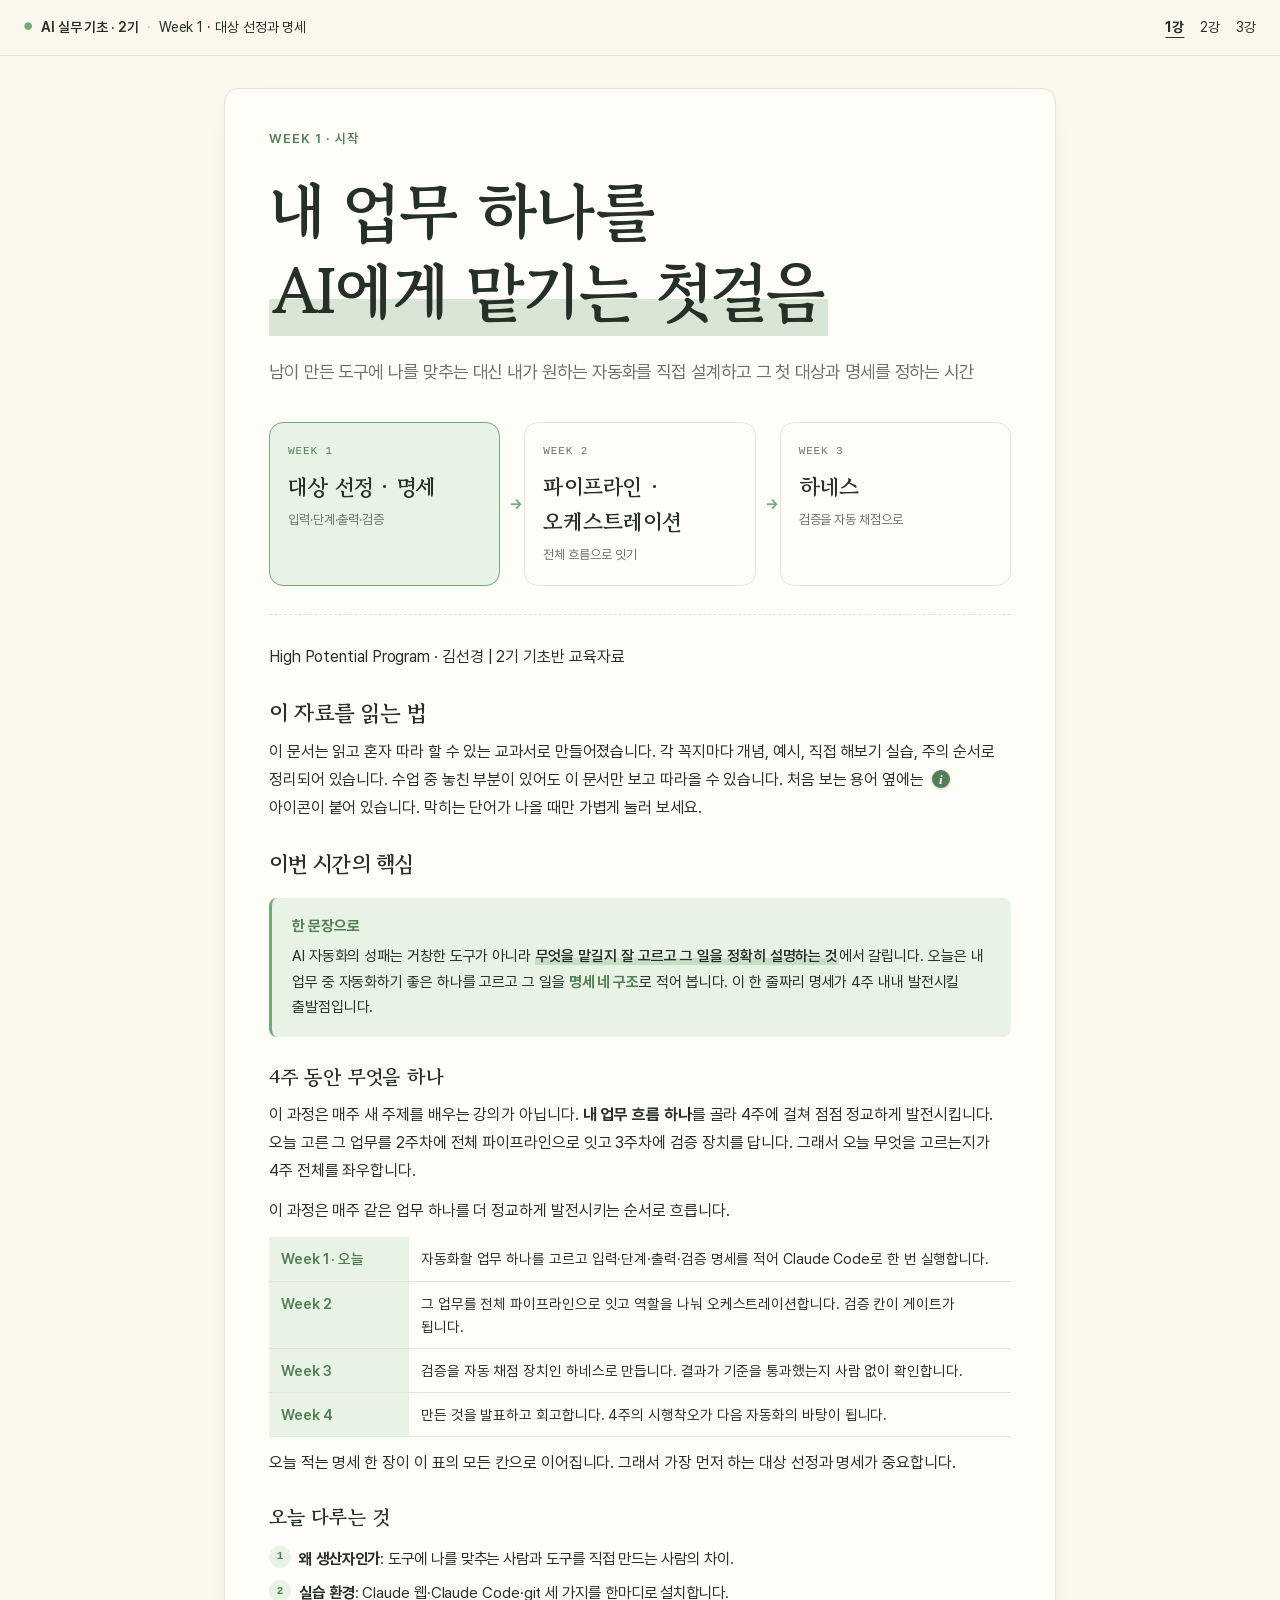
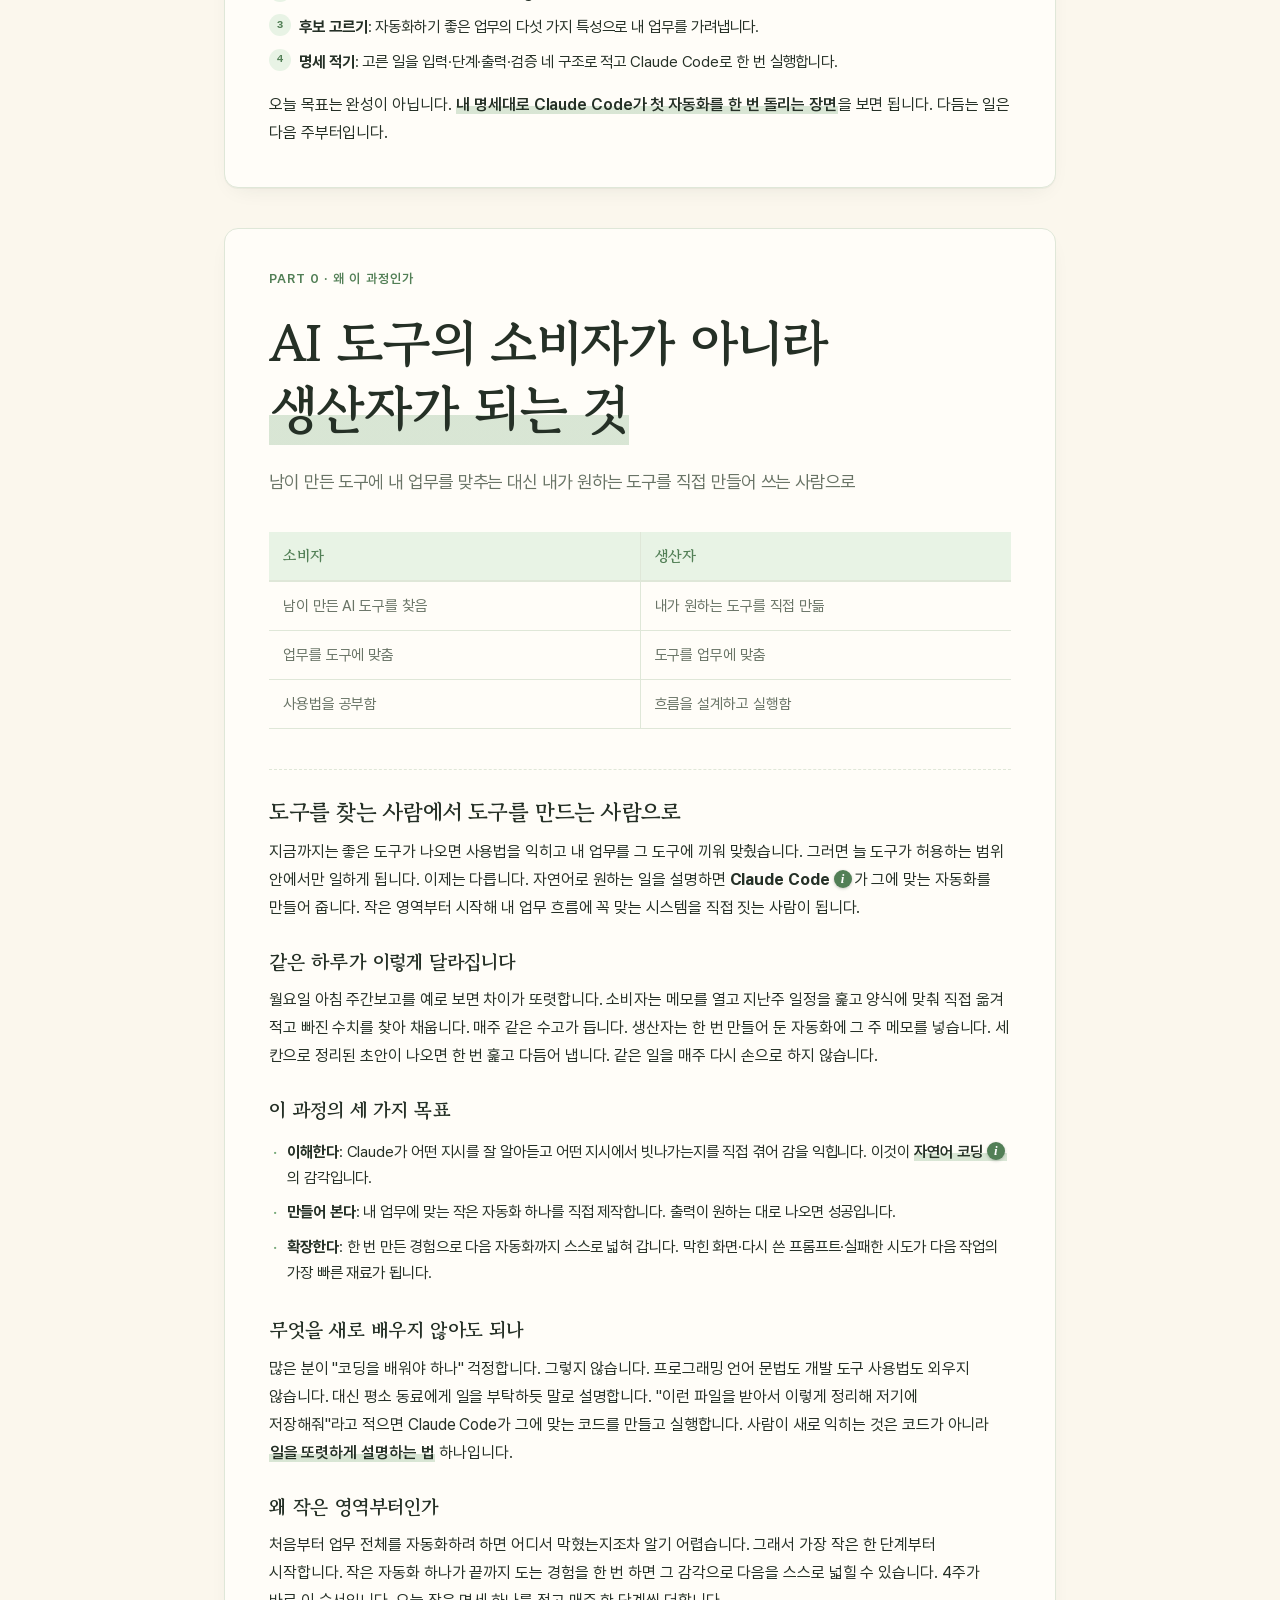
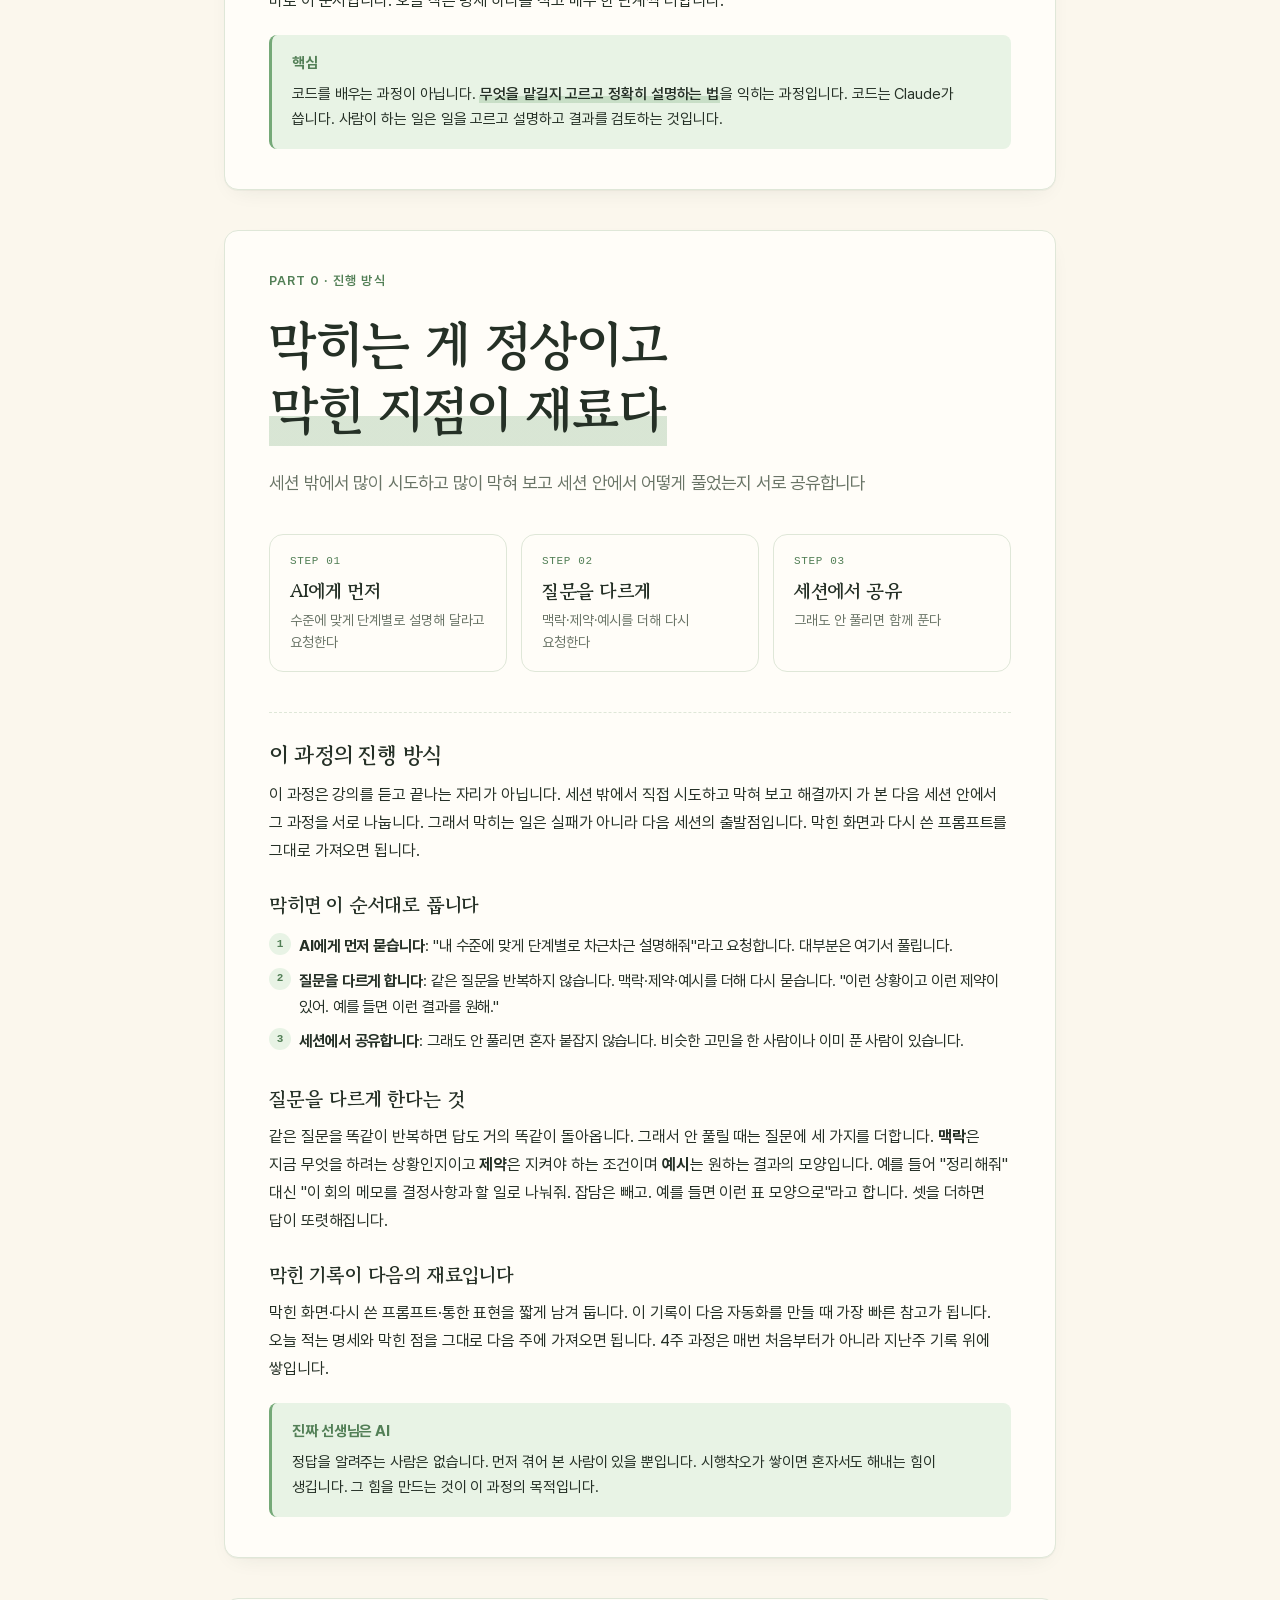
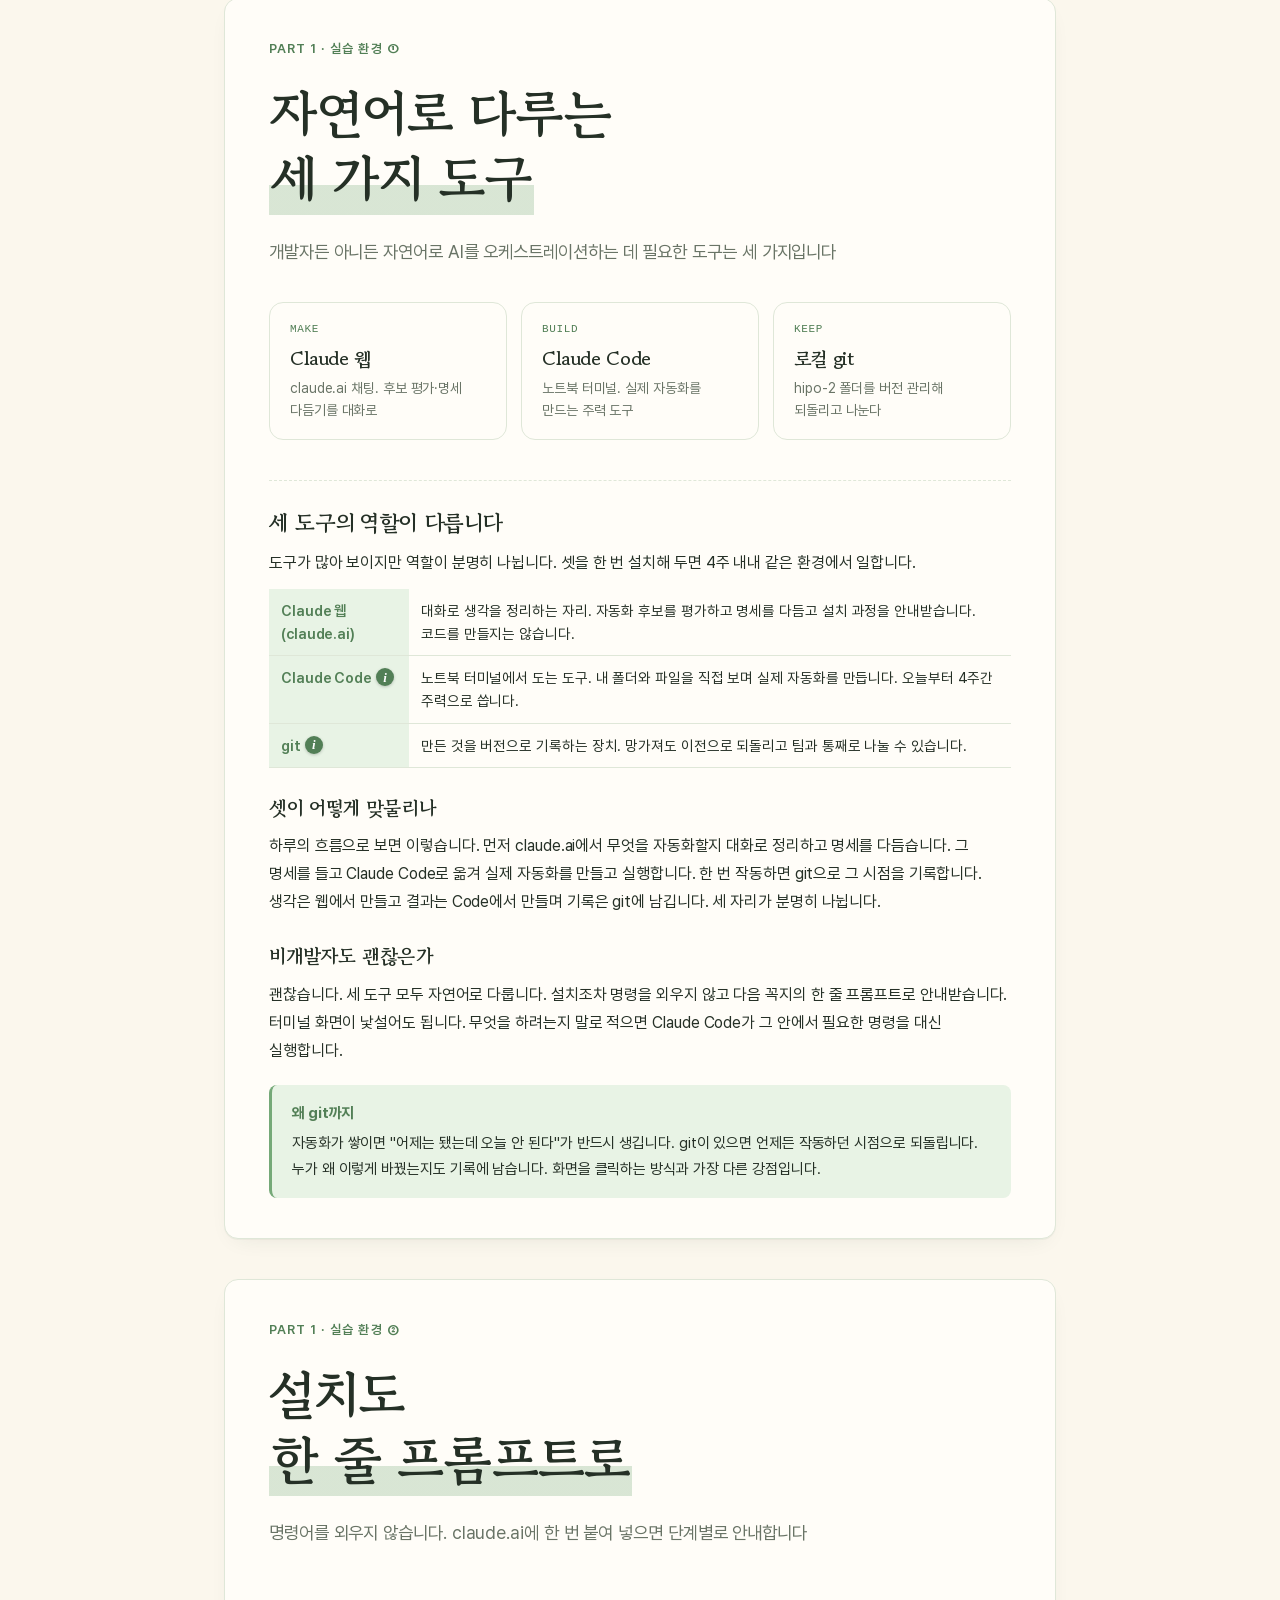
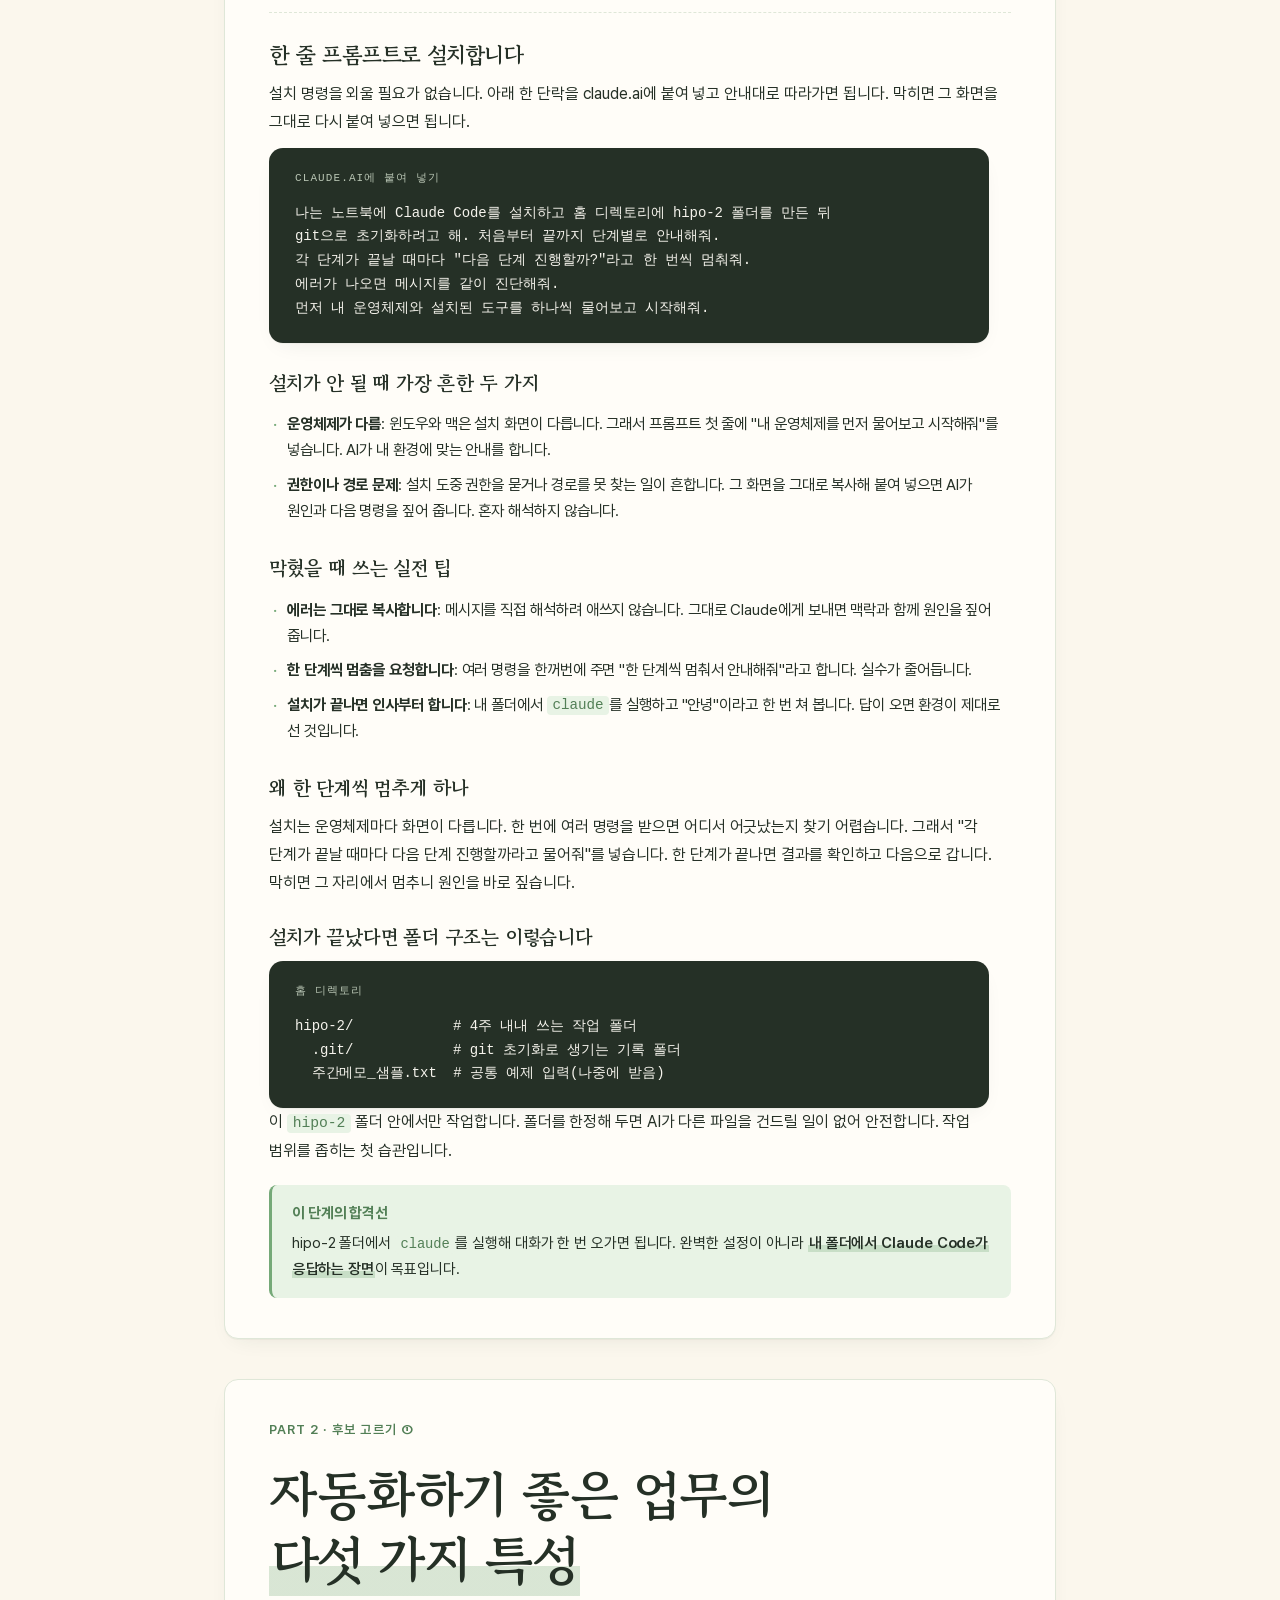
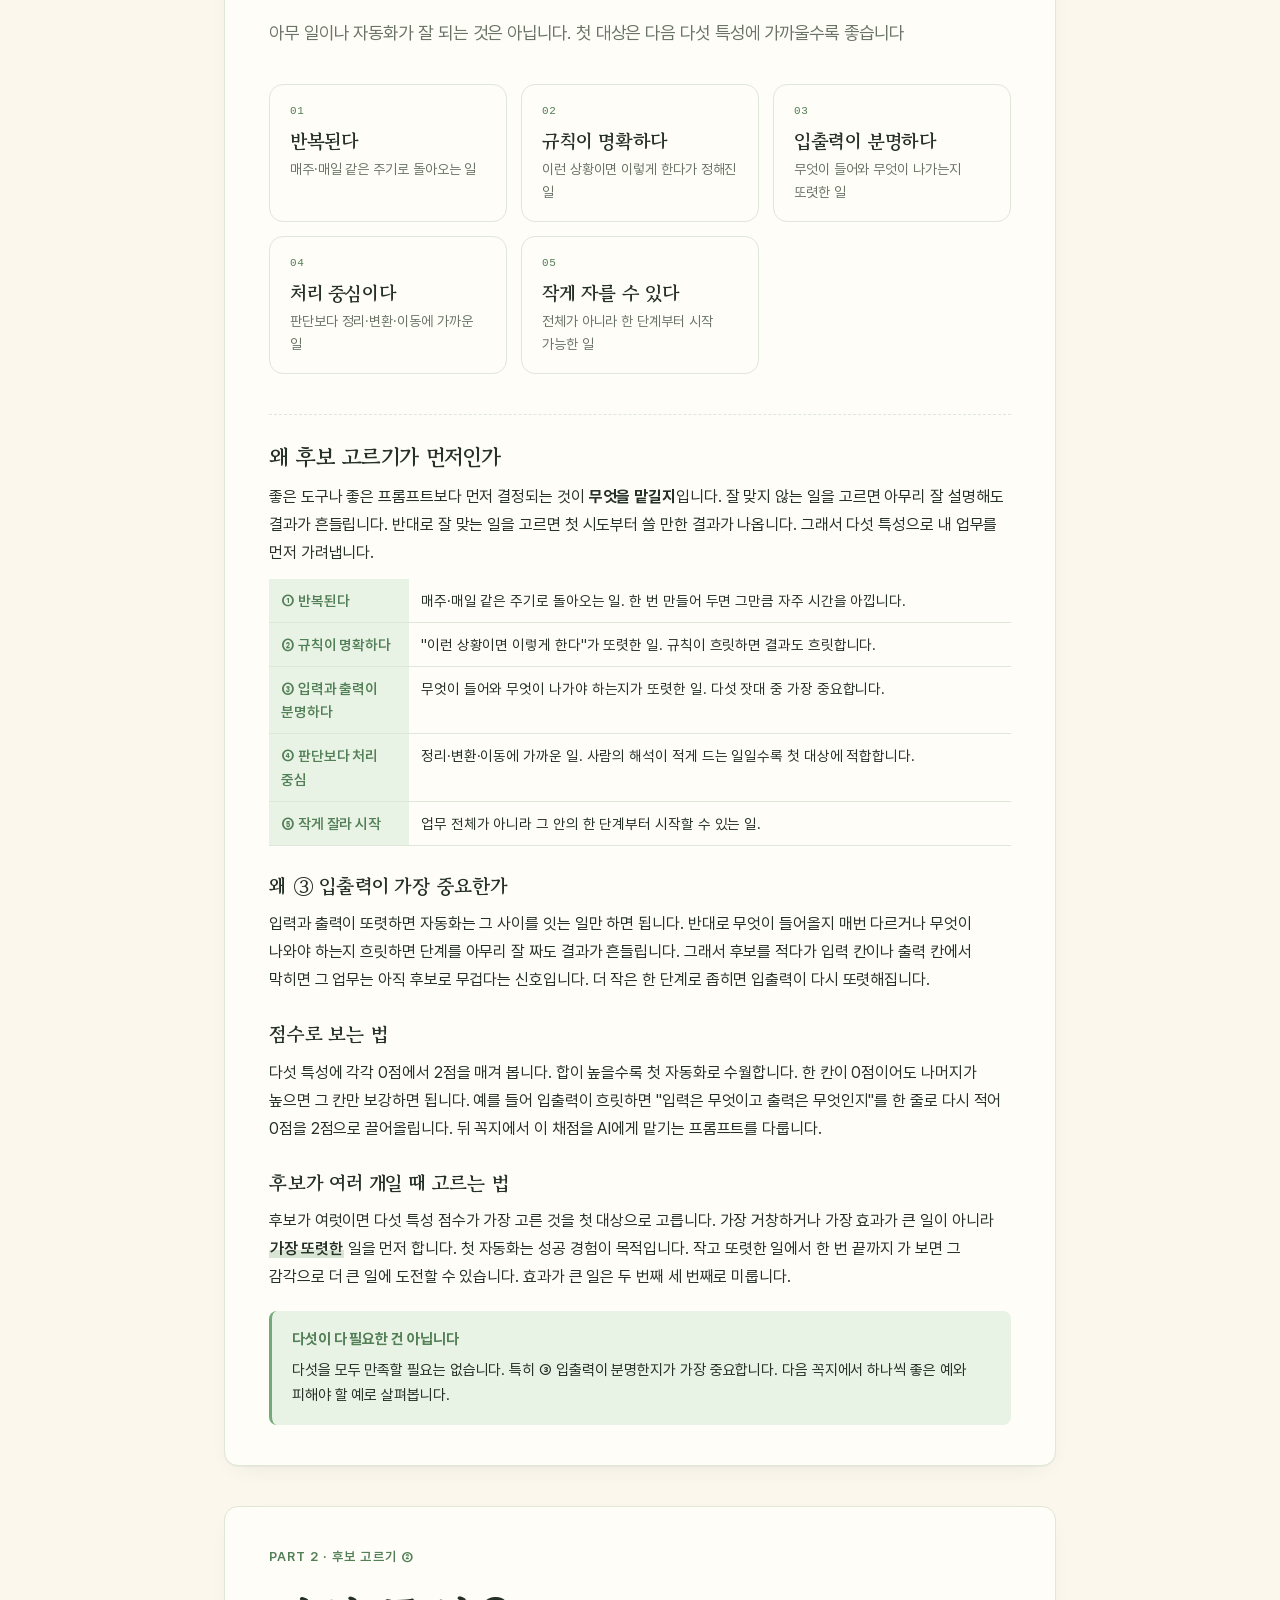
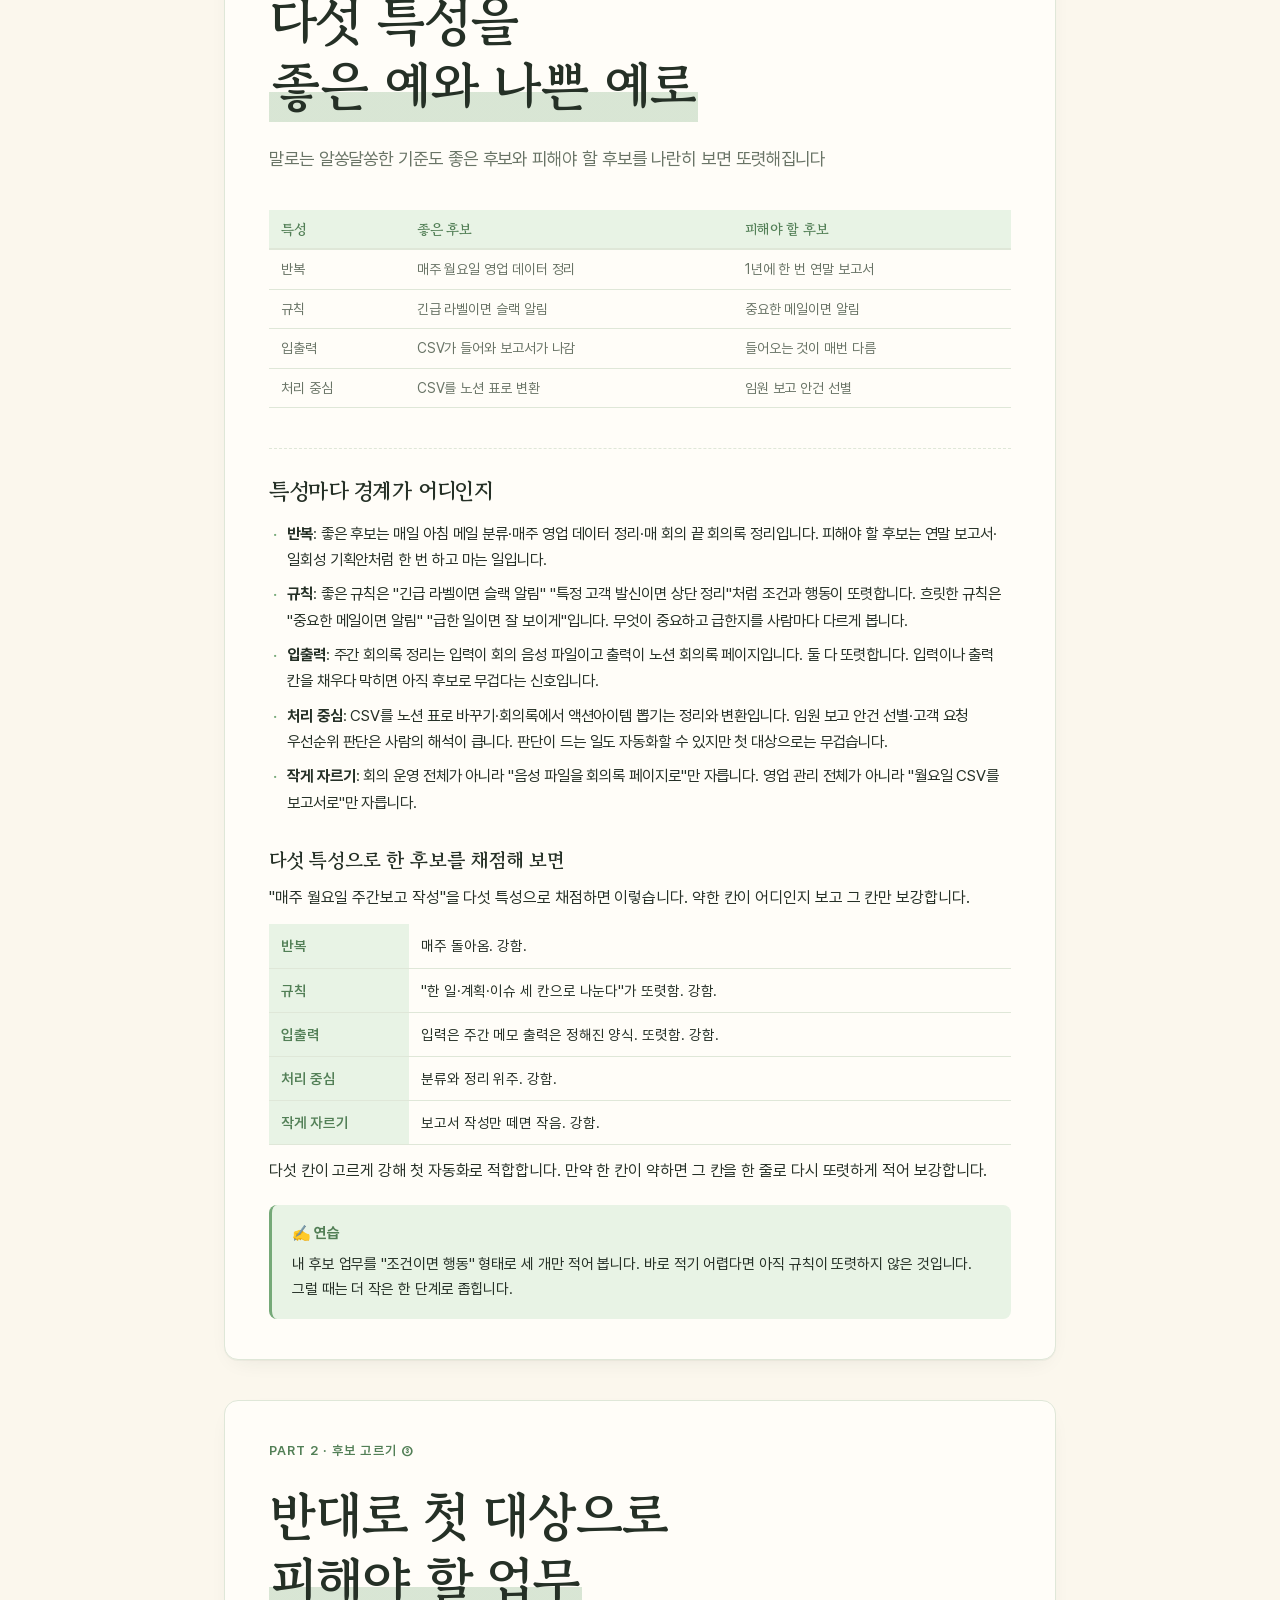
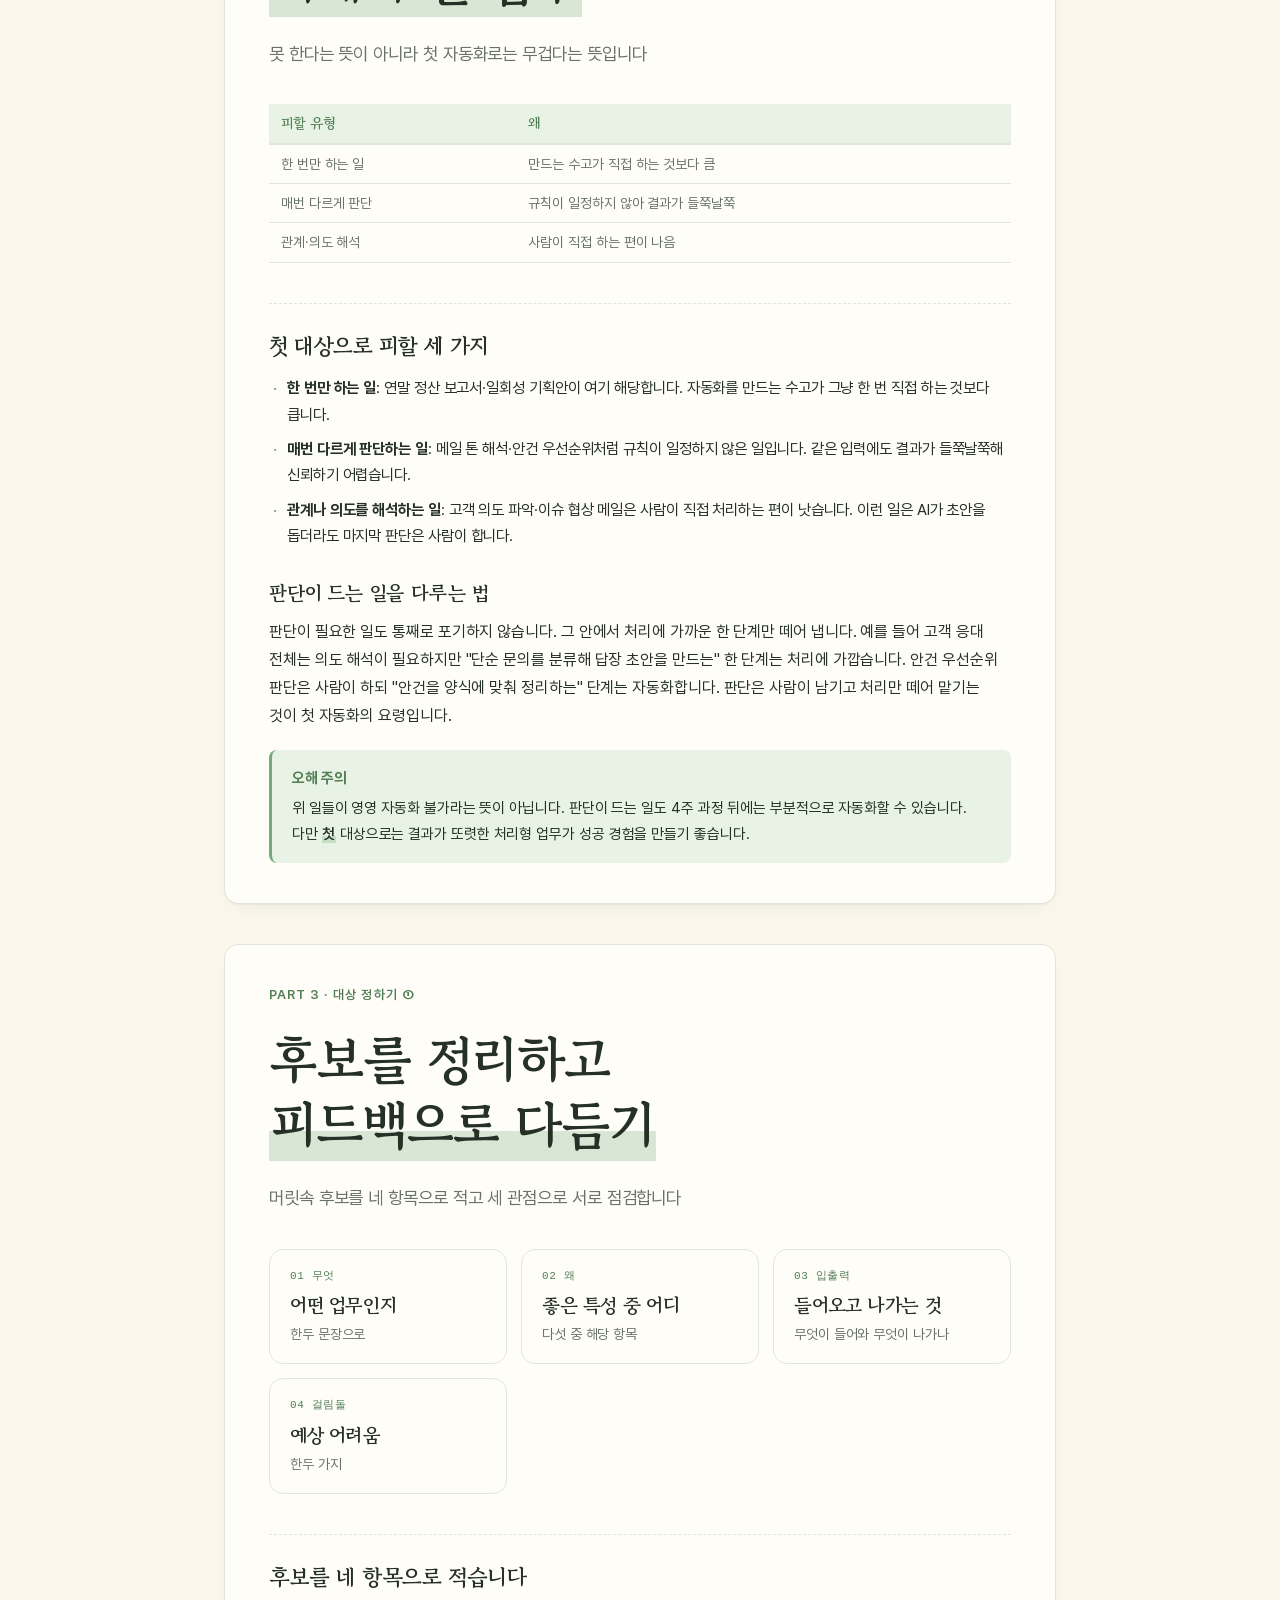
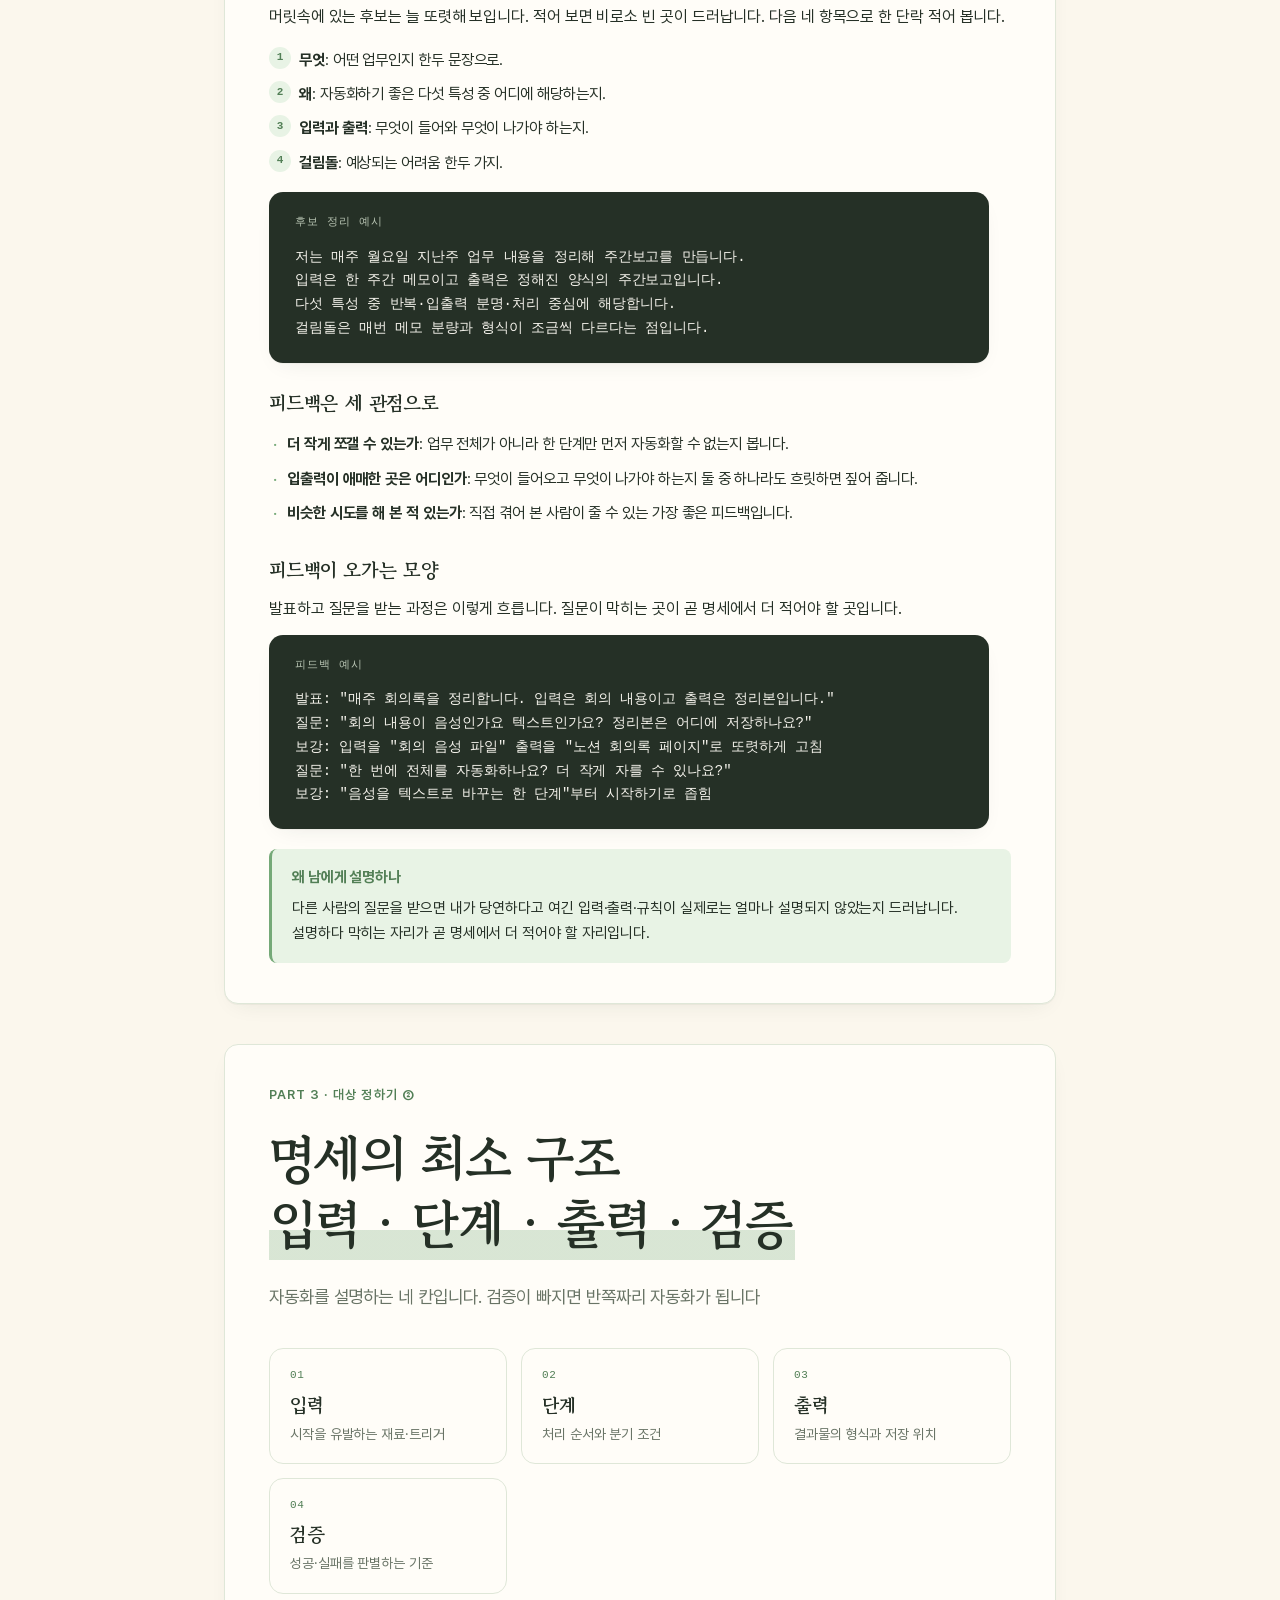
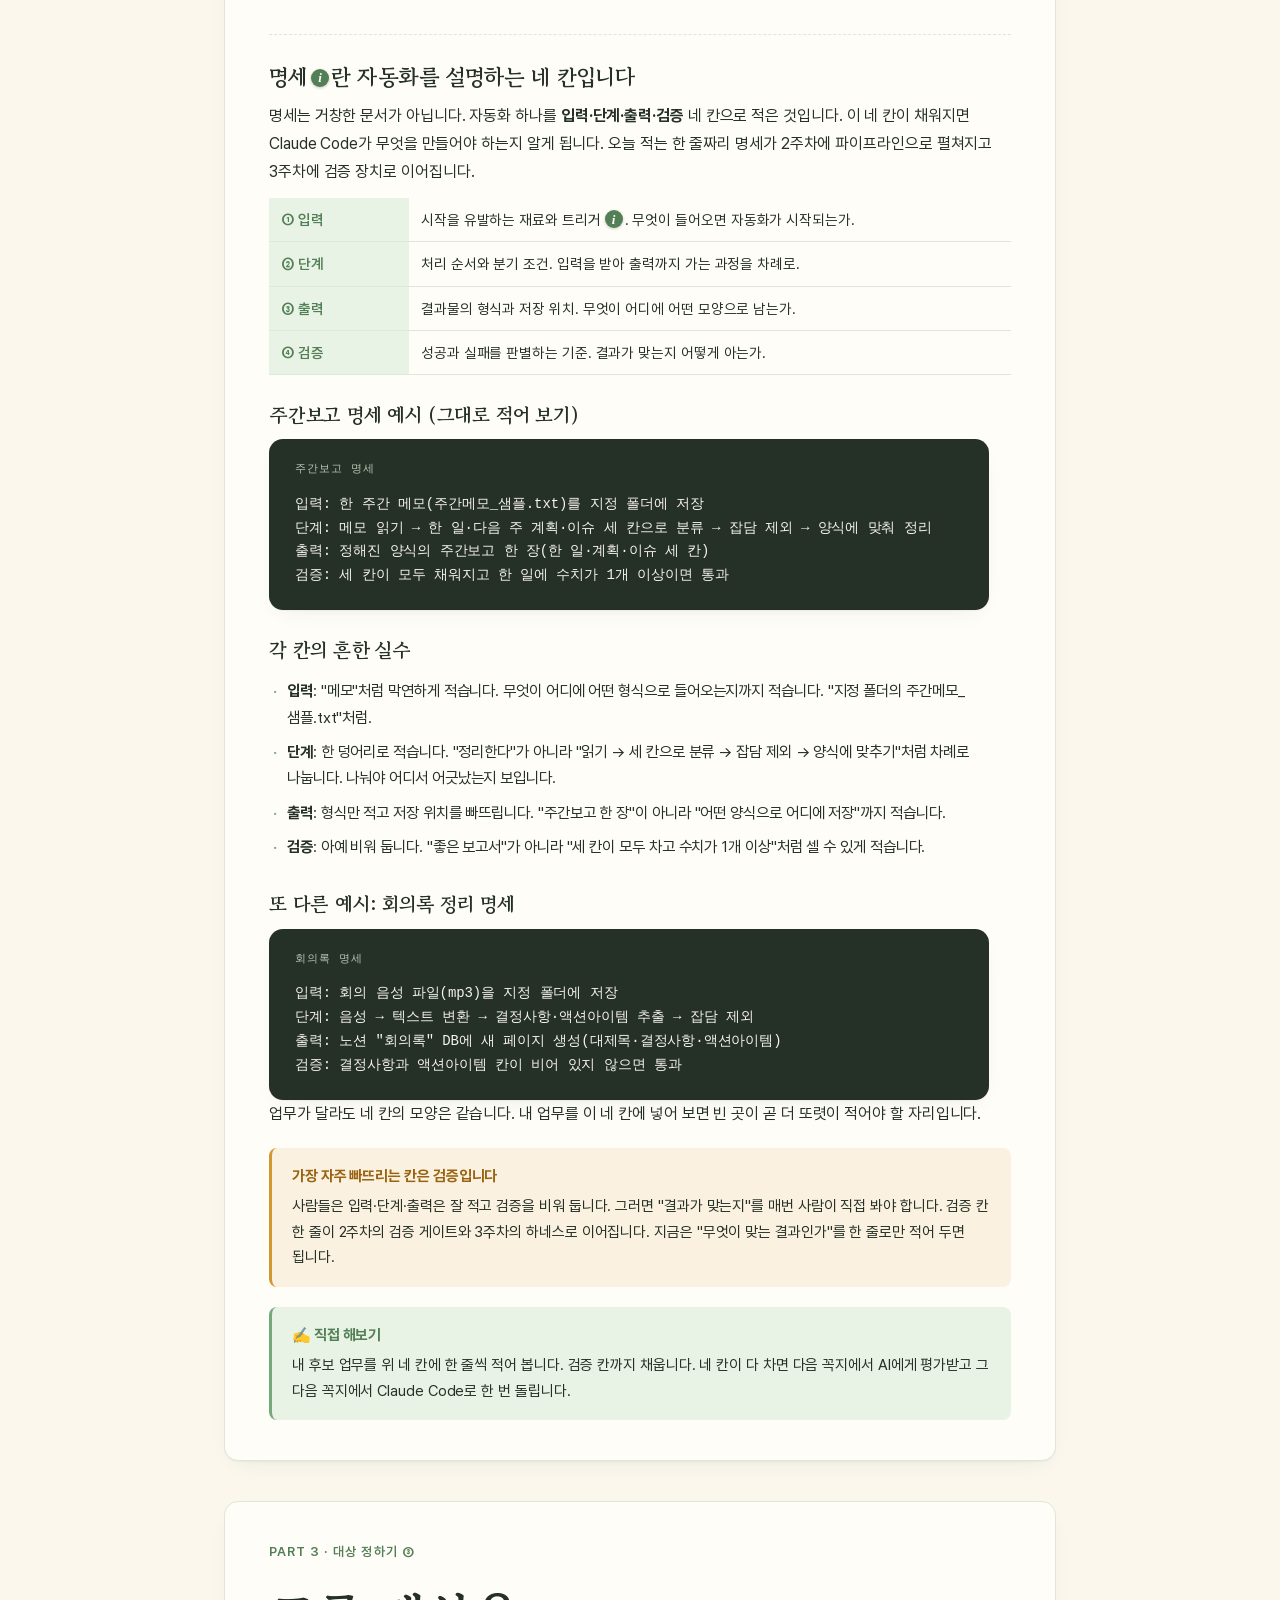
==== index.html @ 5d933782 "2기 기초반 읽기 전용 교육자료 공개" ====
<!DOCTYPE html><html lang="ko"><head>
  <meta charset="UTF-8">
  <meta name="viewport" content="width=device-width, initial-scale=1.0">
  <title>내 업무 하나를 AI에게 맡기는 첫걸음 | High Potential Program</title>
  <style>
  /* ===== 임베드 폰트(완전 오프라인) — 문서 사용 글자만 subset ===== */
  @font-face{font-family:'Pretendard';font-style:normal;font-weight:400;font-display:swap;src:url([data-uri]) format('woff2');}
  @font-face{font-family:'Pretendard';font-style:normal;font-weight:500;font-display:swap;src:url([data-uri]) format('woff2');}
  @font-face{font-family:'Pretendard';font-style:normal;font-weight:600;font-display:swap;src:url([data-uri]) format('woff2');}
  @font-face{font-family:'Pretendard';font-style:normal;font-weight:700;font-display:swap;src:url([data-uri]) format('woff2');}
  @font-face{font-family:'Pretendard';font-style:normal;font-weight:800;font-display:swap;src:url([data-uri]) format('woff2');}
  @font-face{font-family:'Pretendard';font-style:normal;font-weight:900;font-display:swap;src:url([data-uri]) format('woff2');}
  @font-face{font-family:'Gowun Batang';font-style:normal;font-weight:400;font-display:swap;src:url([data-uri]) format('woff2');}
  @font-face{font-family:'Gowun Batang';font-style:normal;font-weight:700;font-display:swap;src:url([data-uri]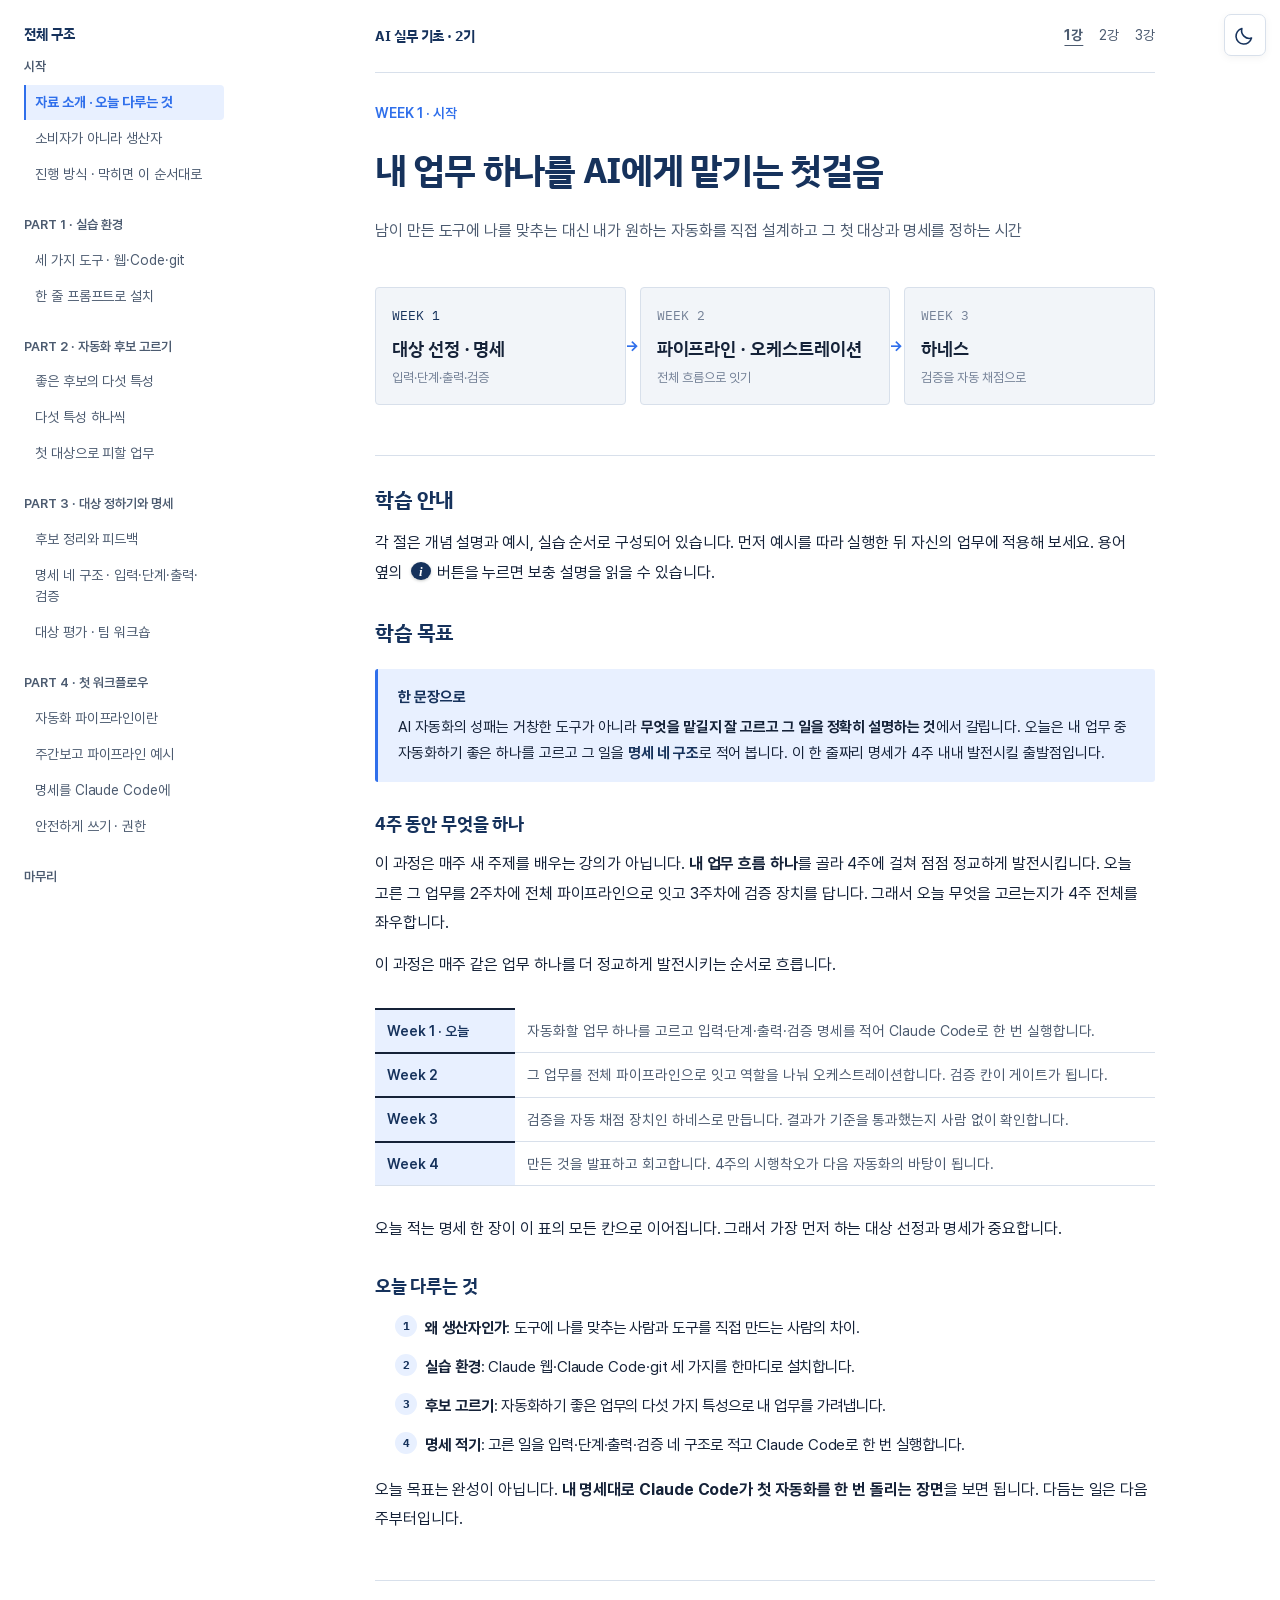
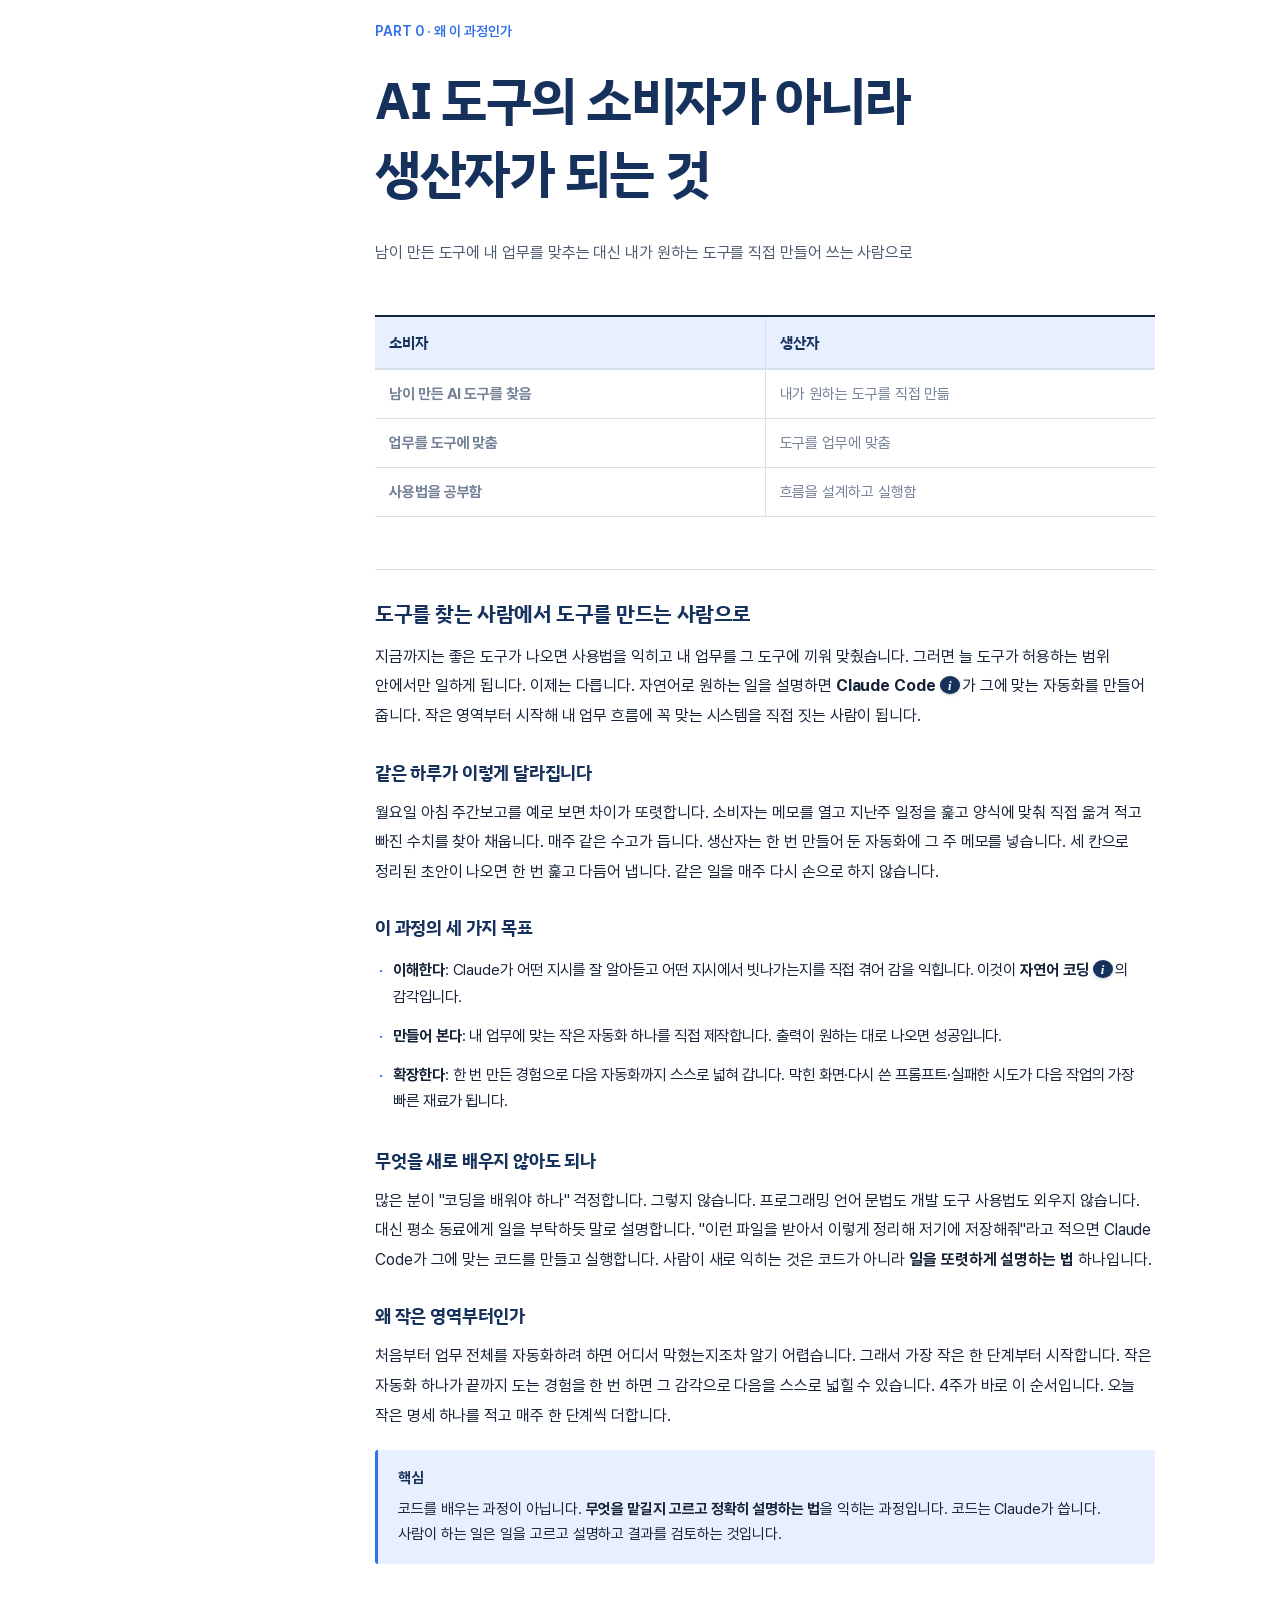
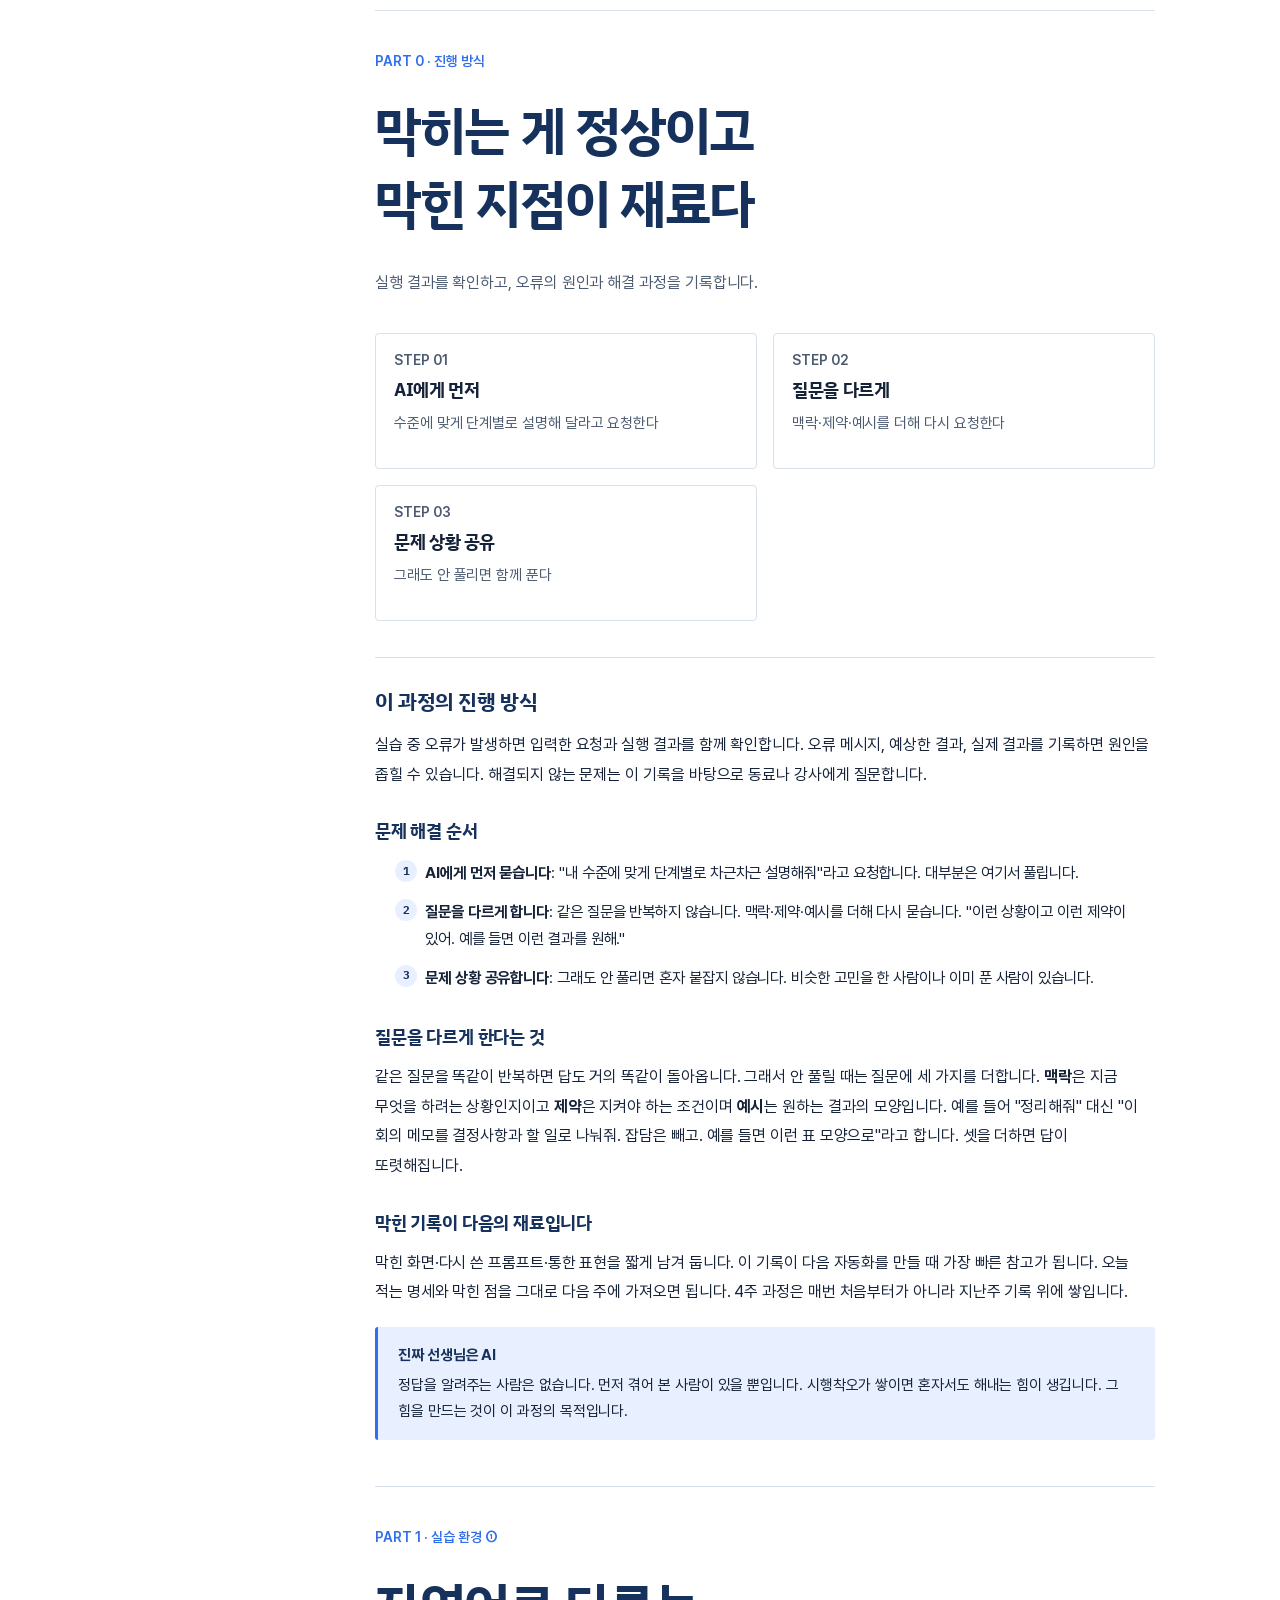
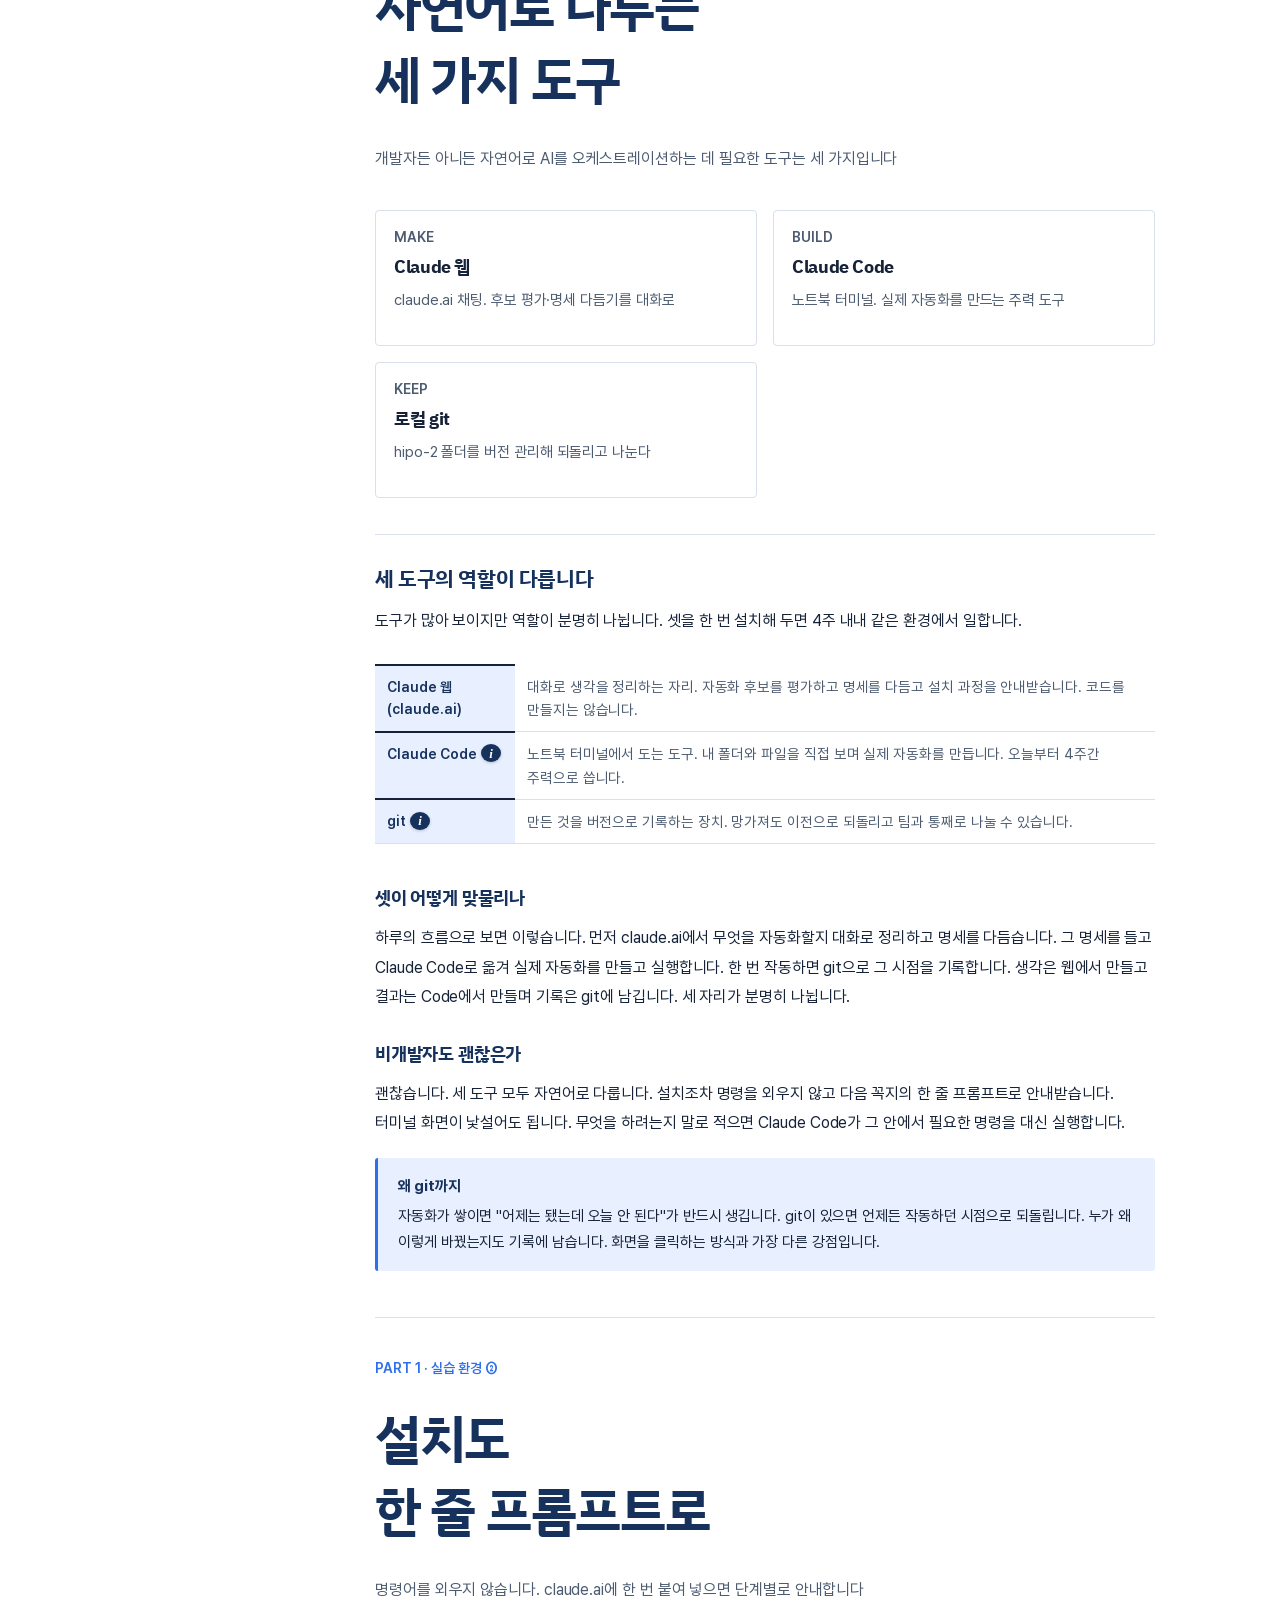
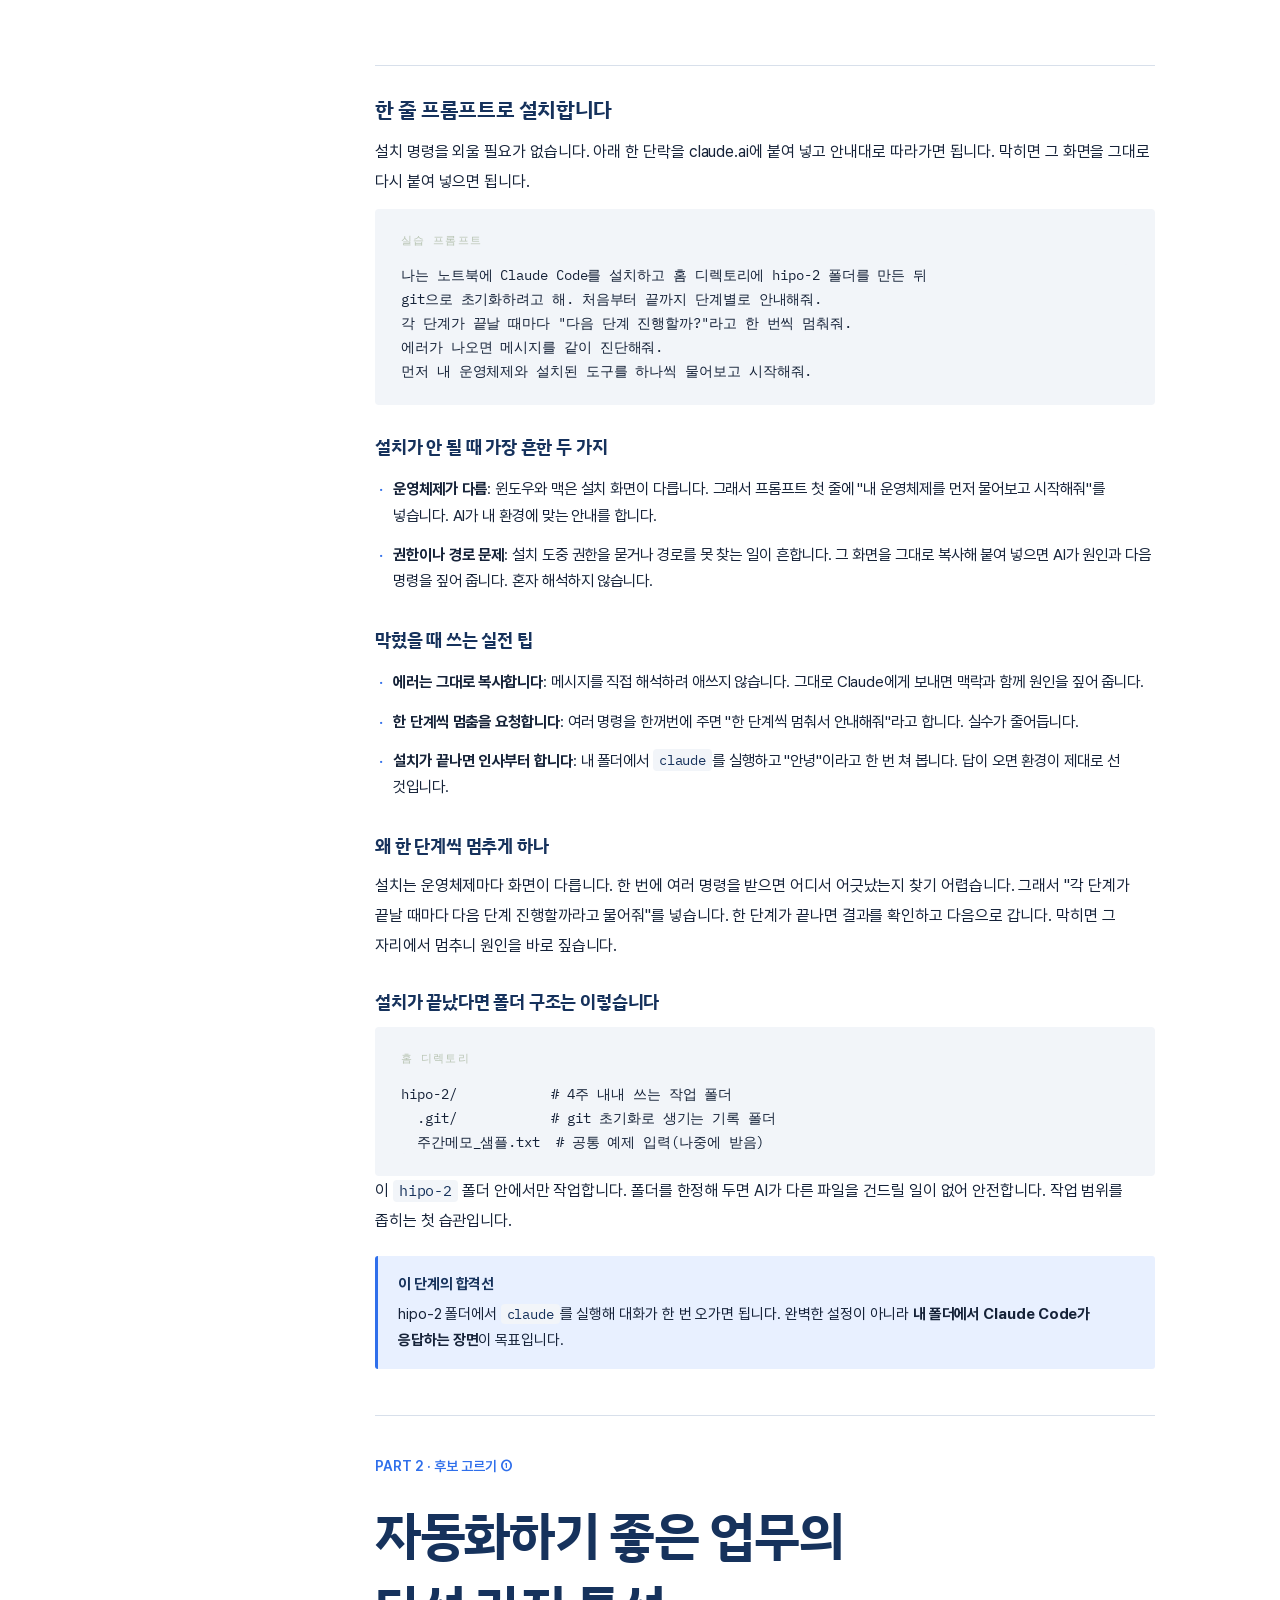
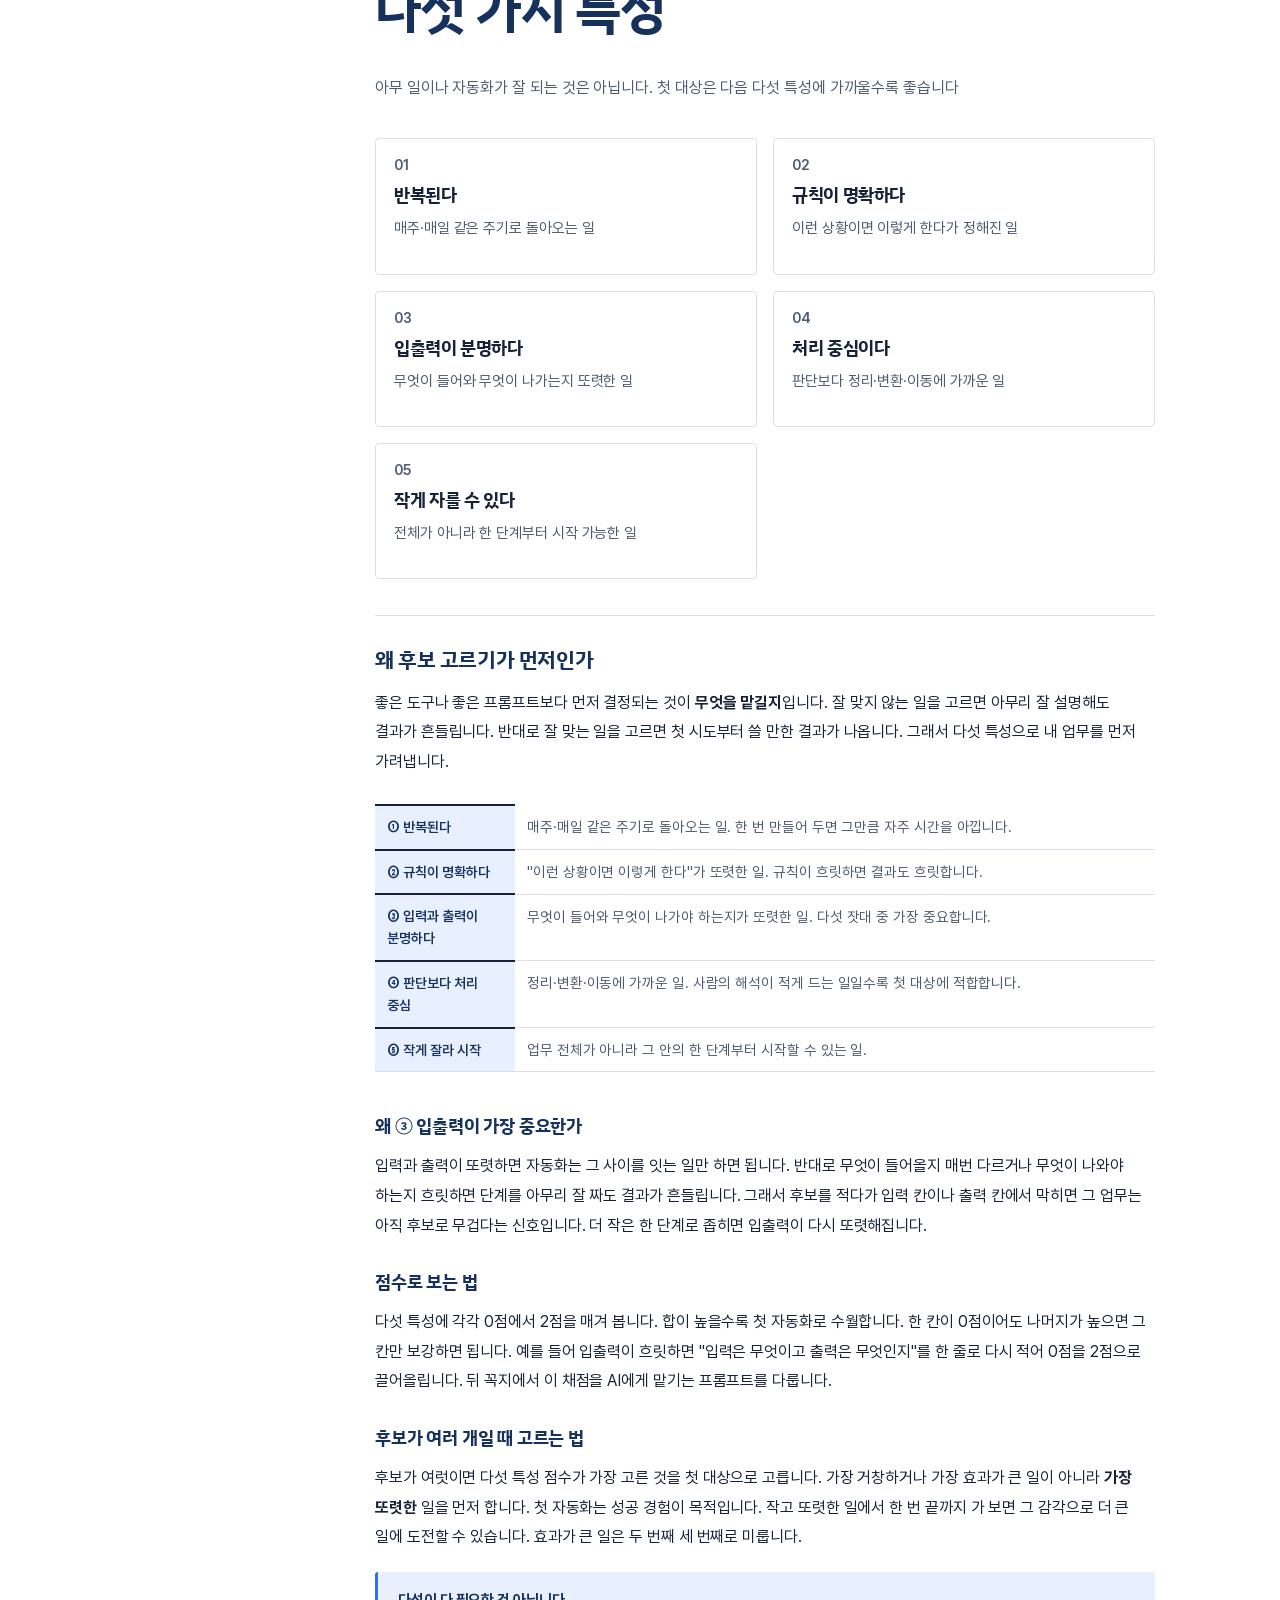
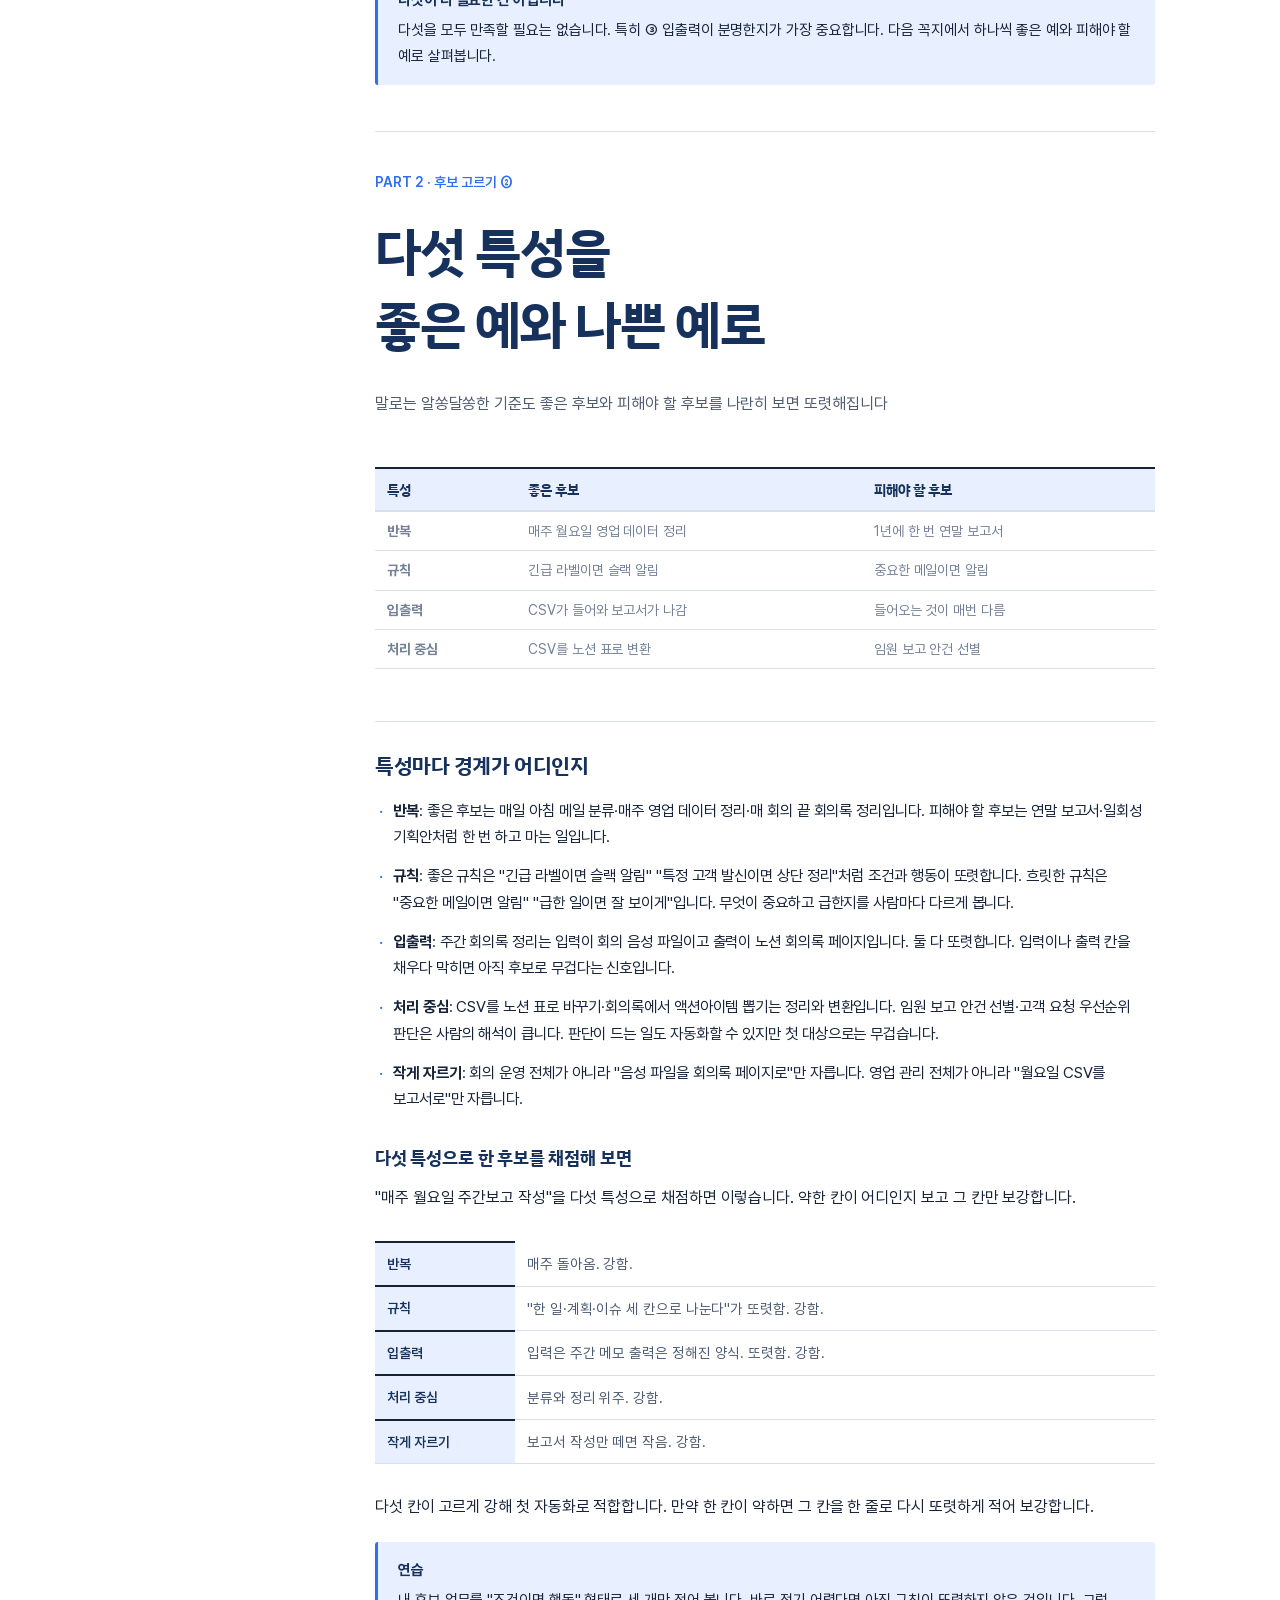
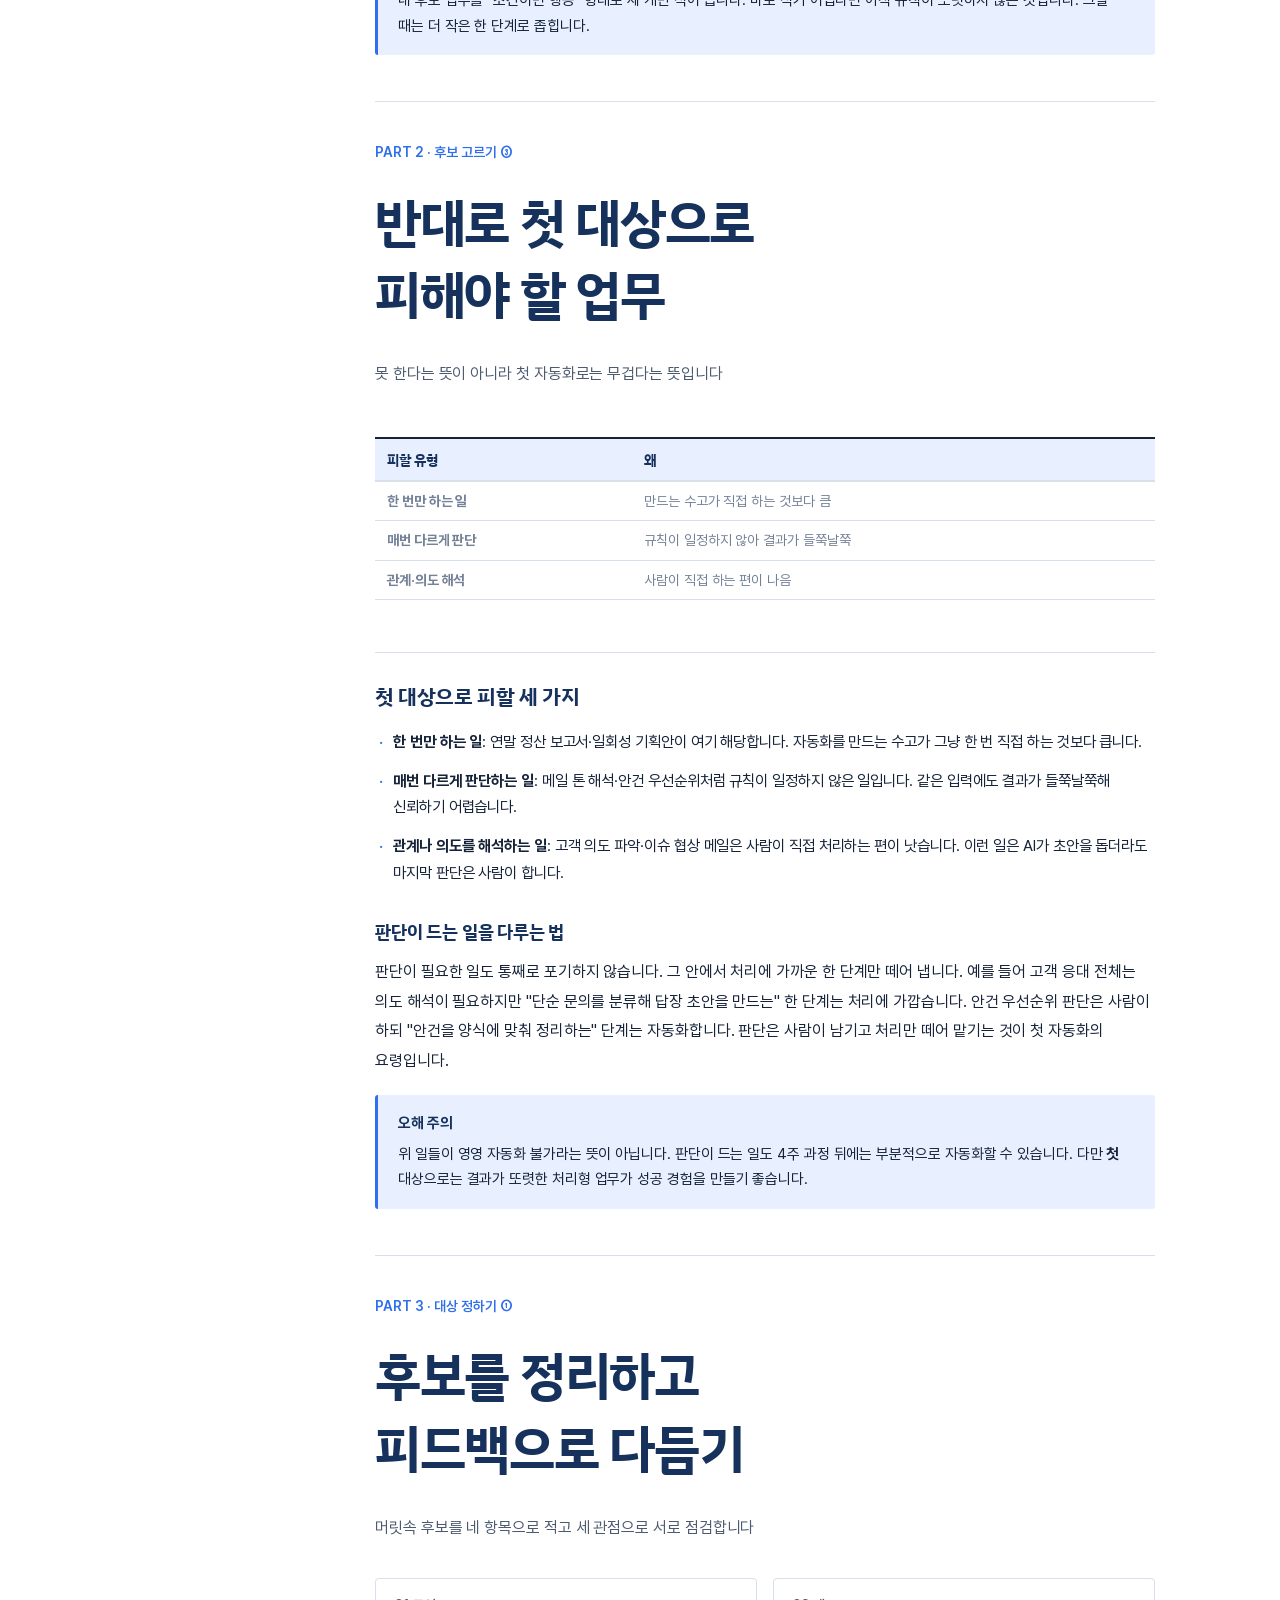
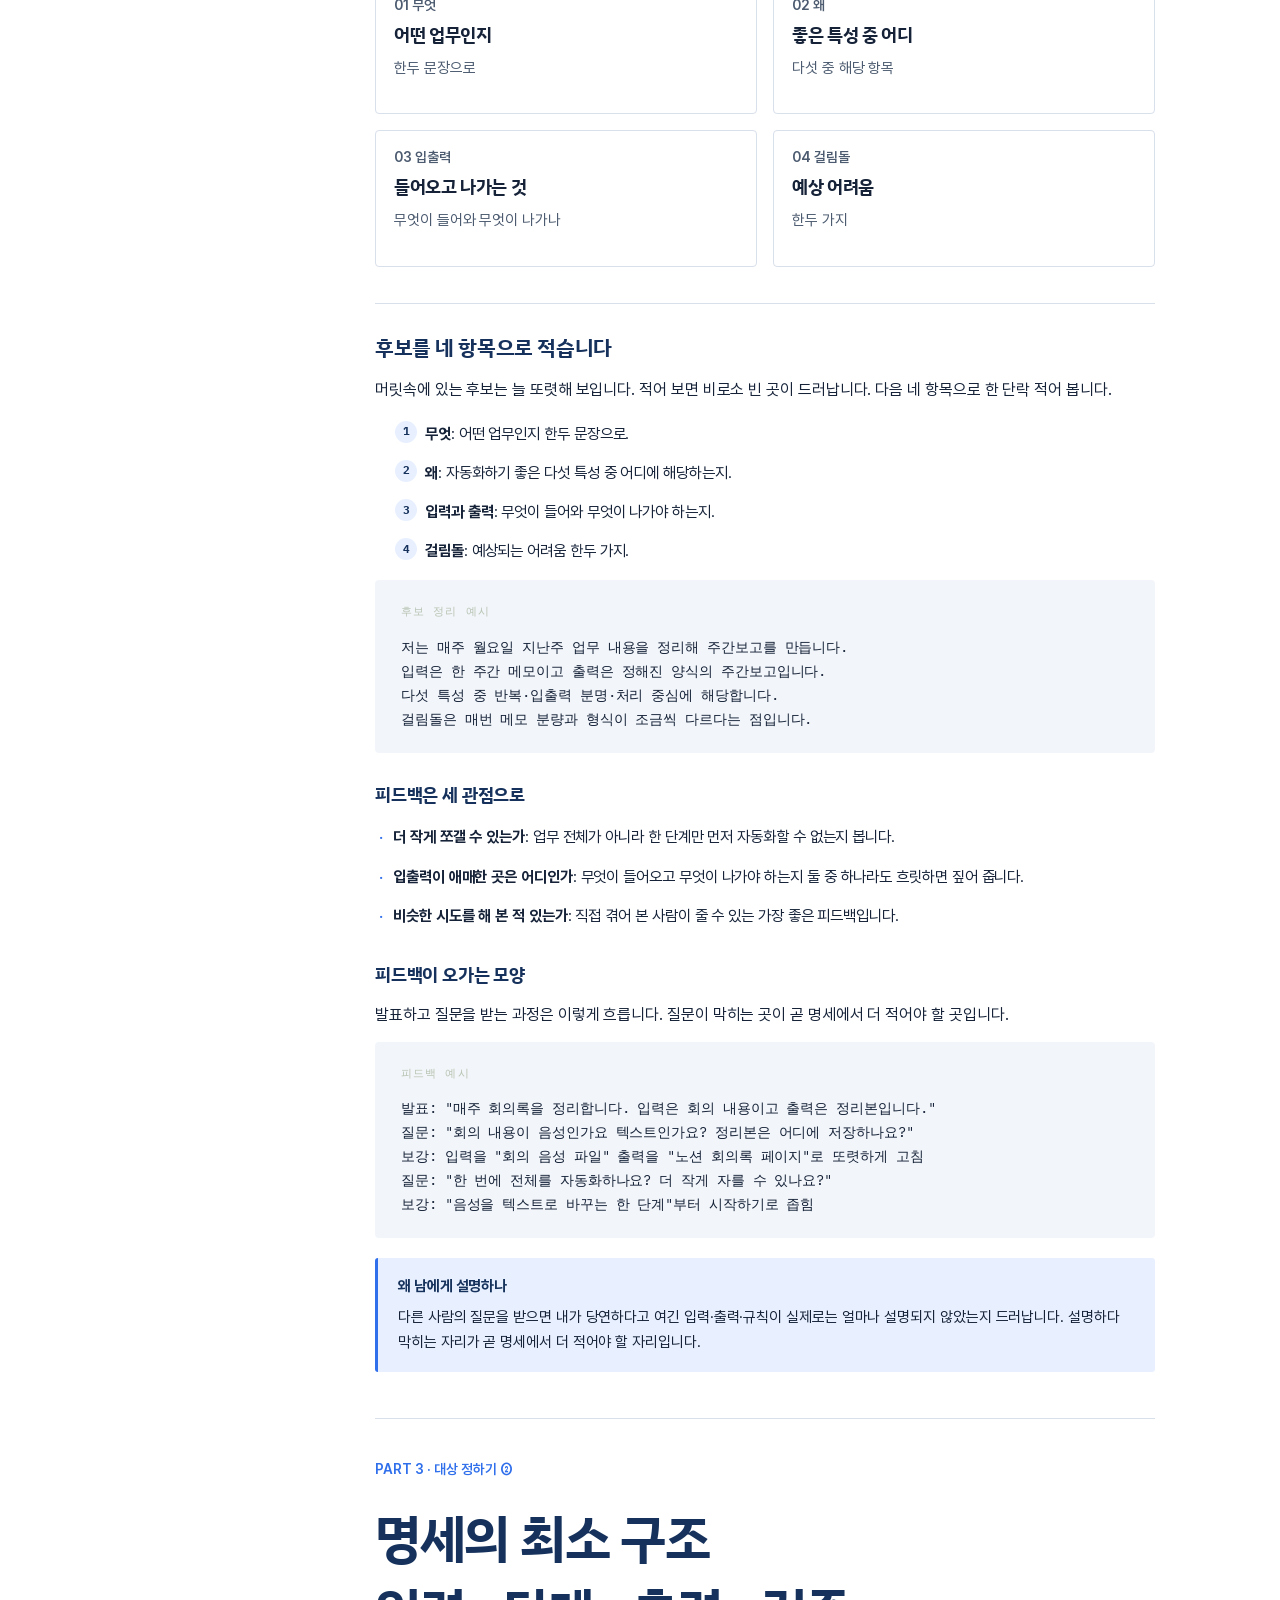
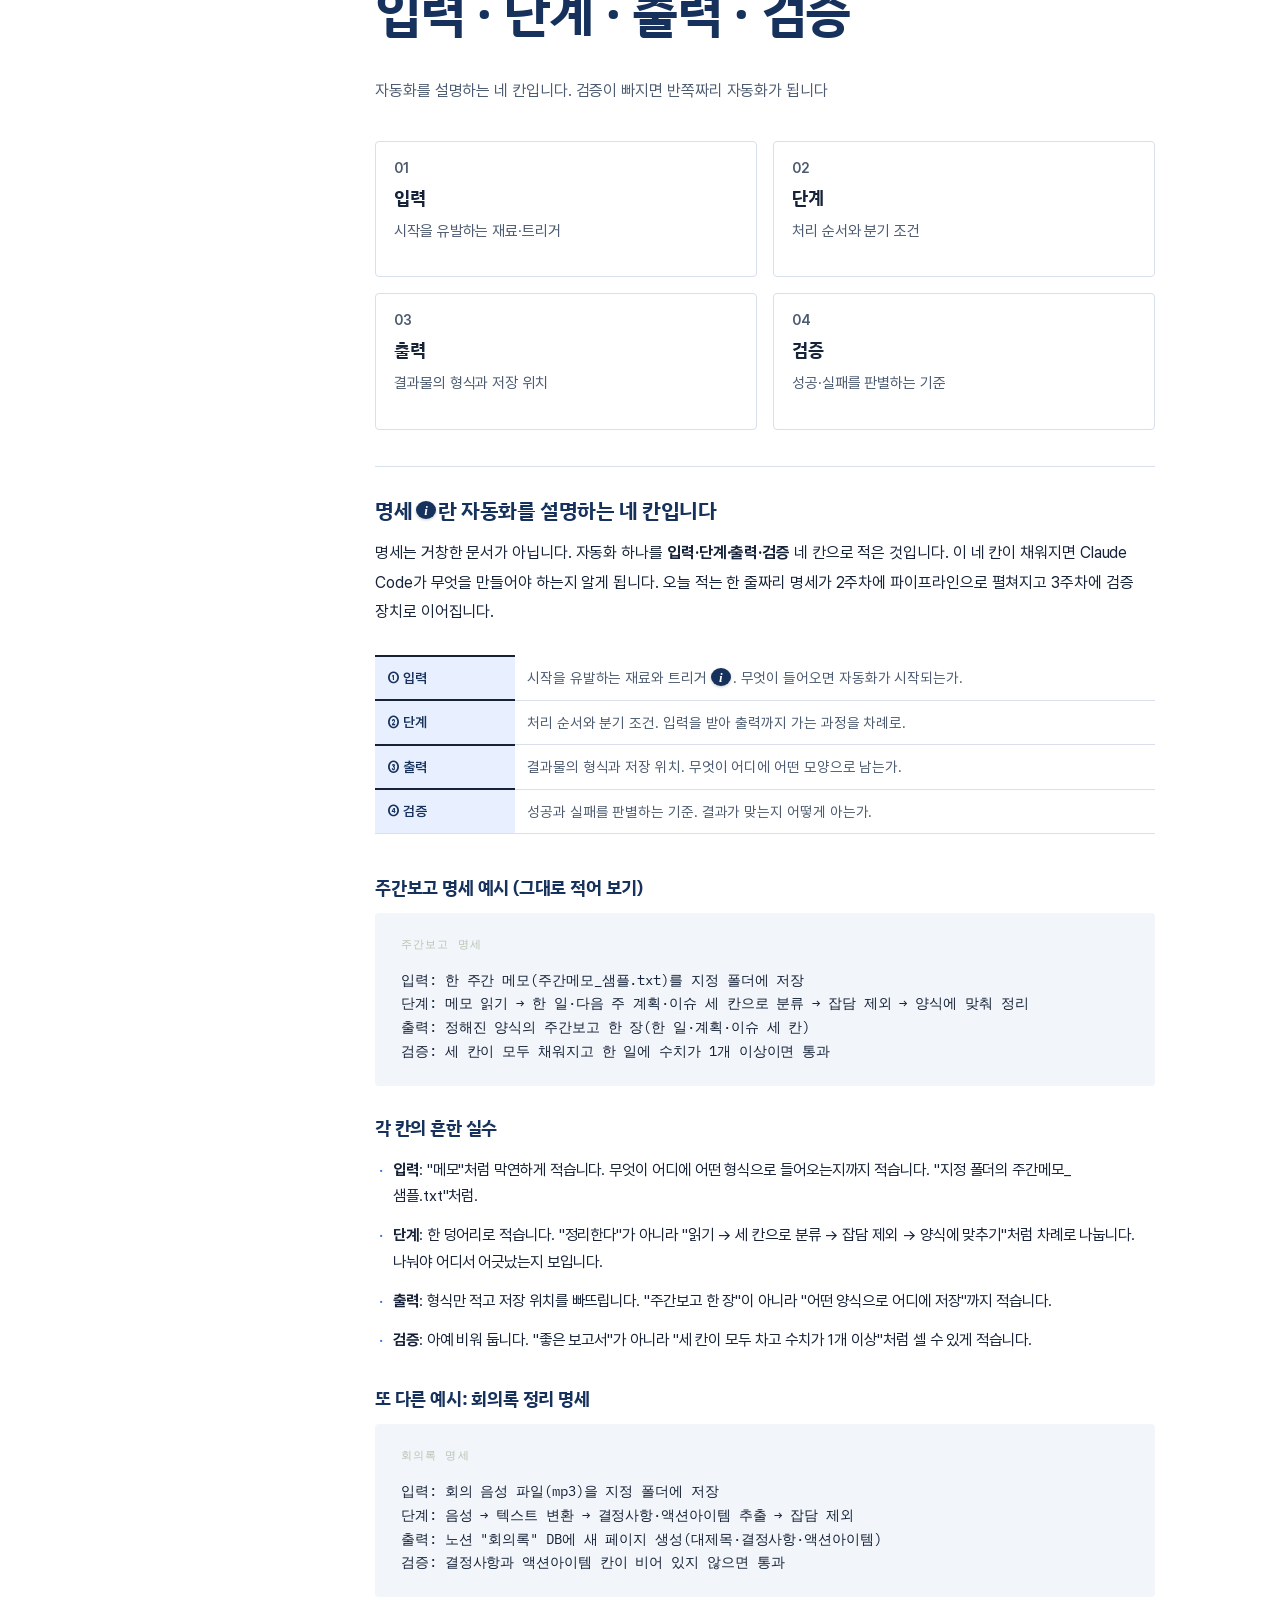
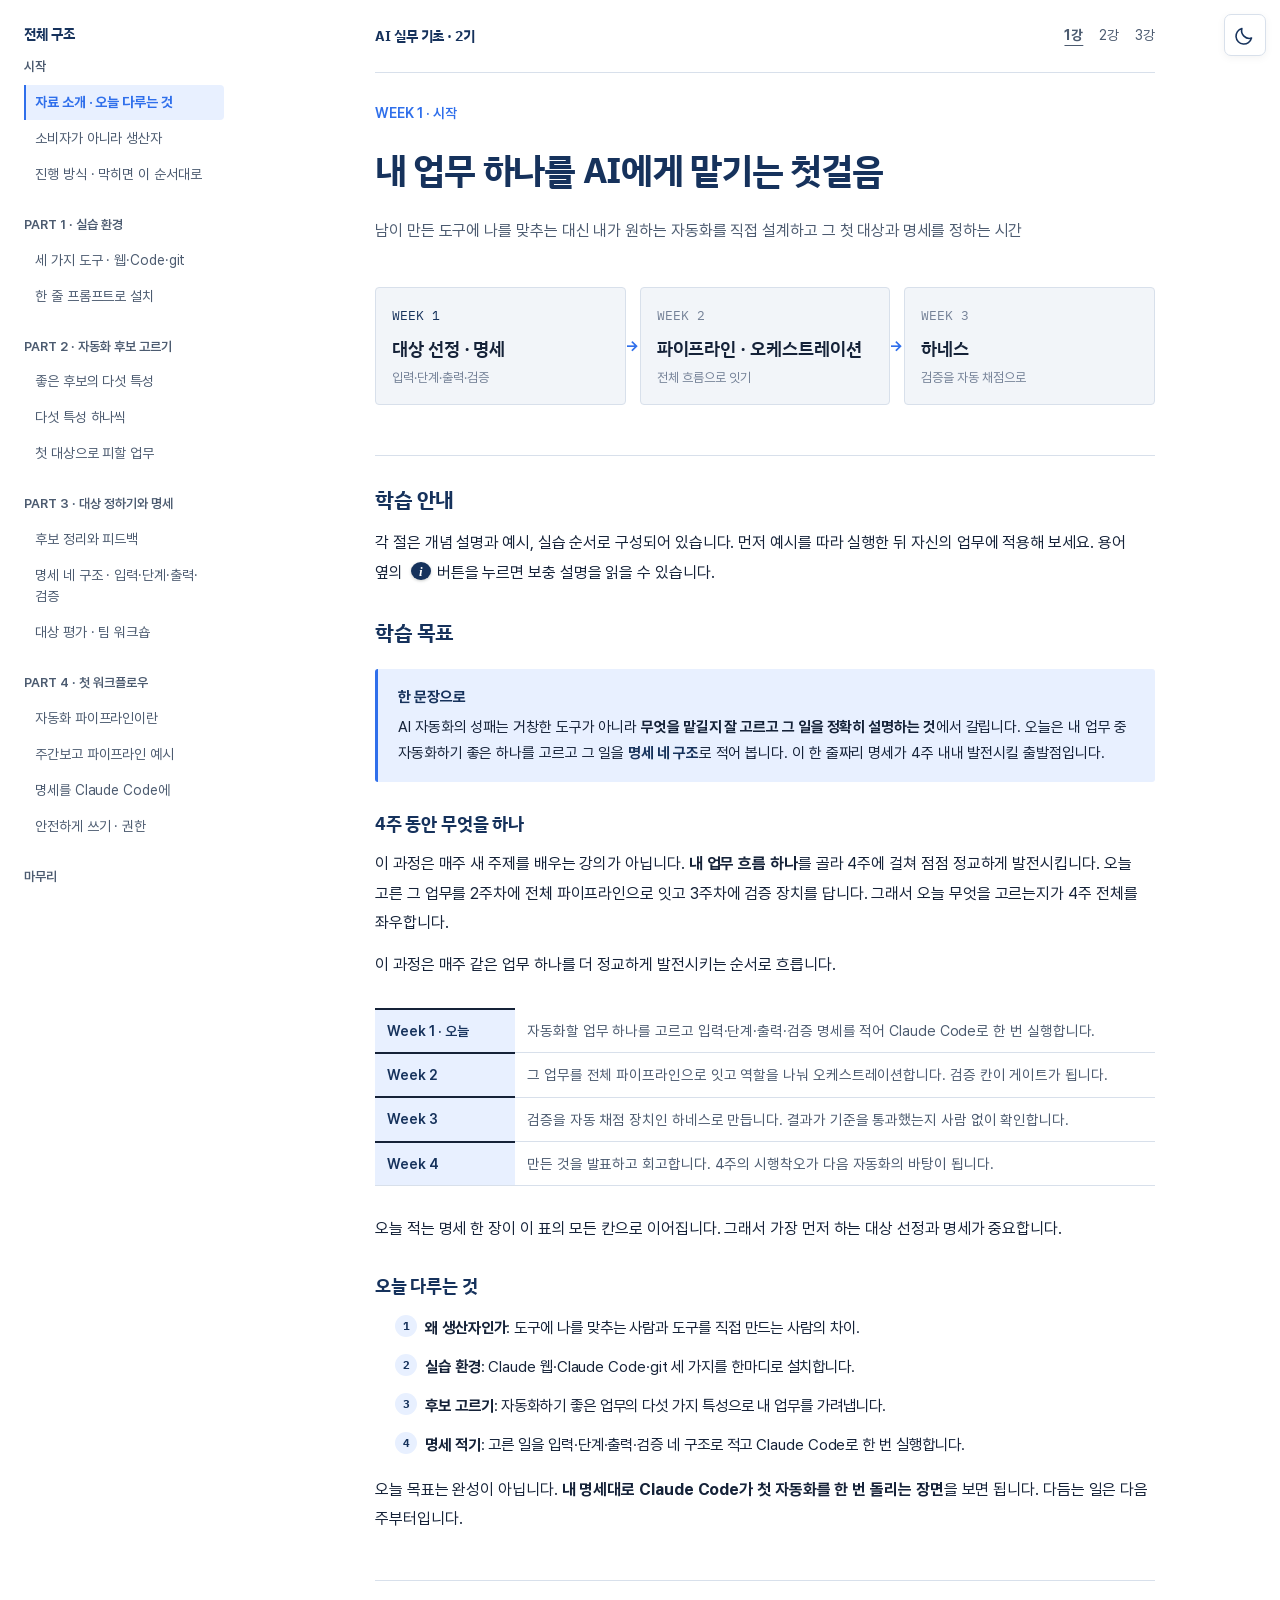
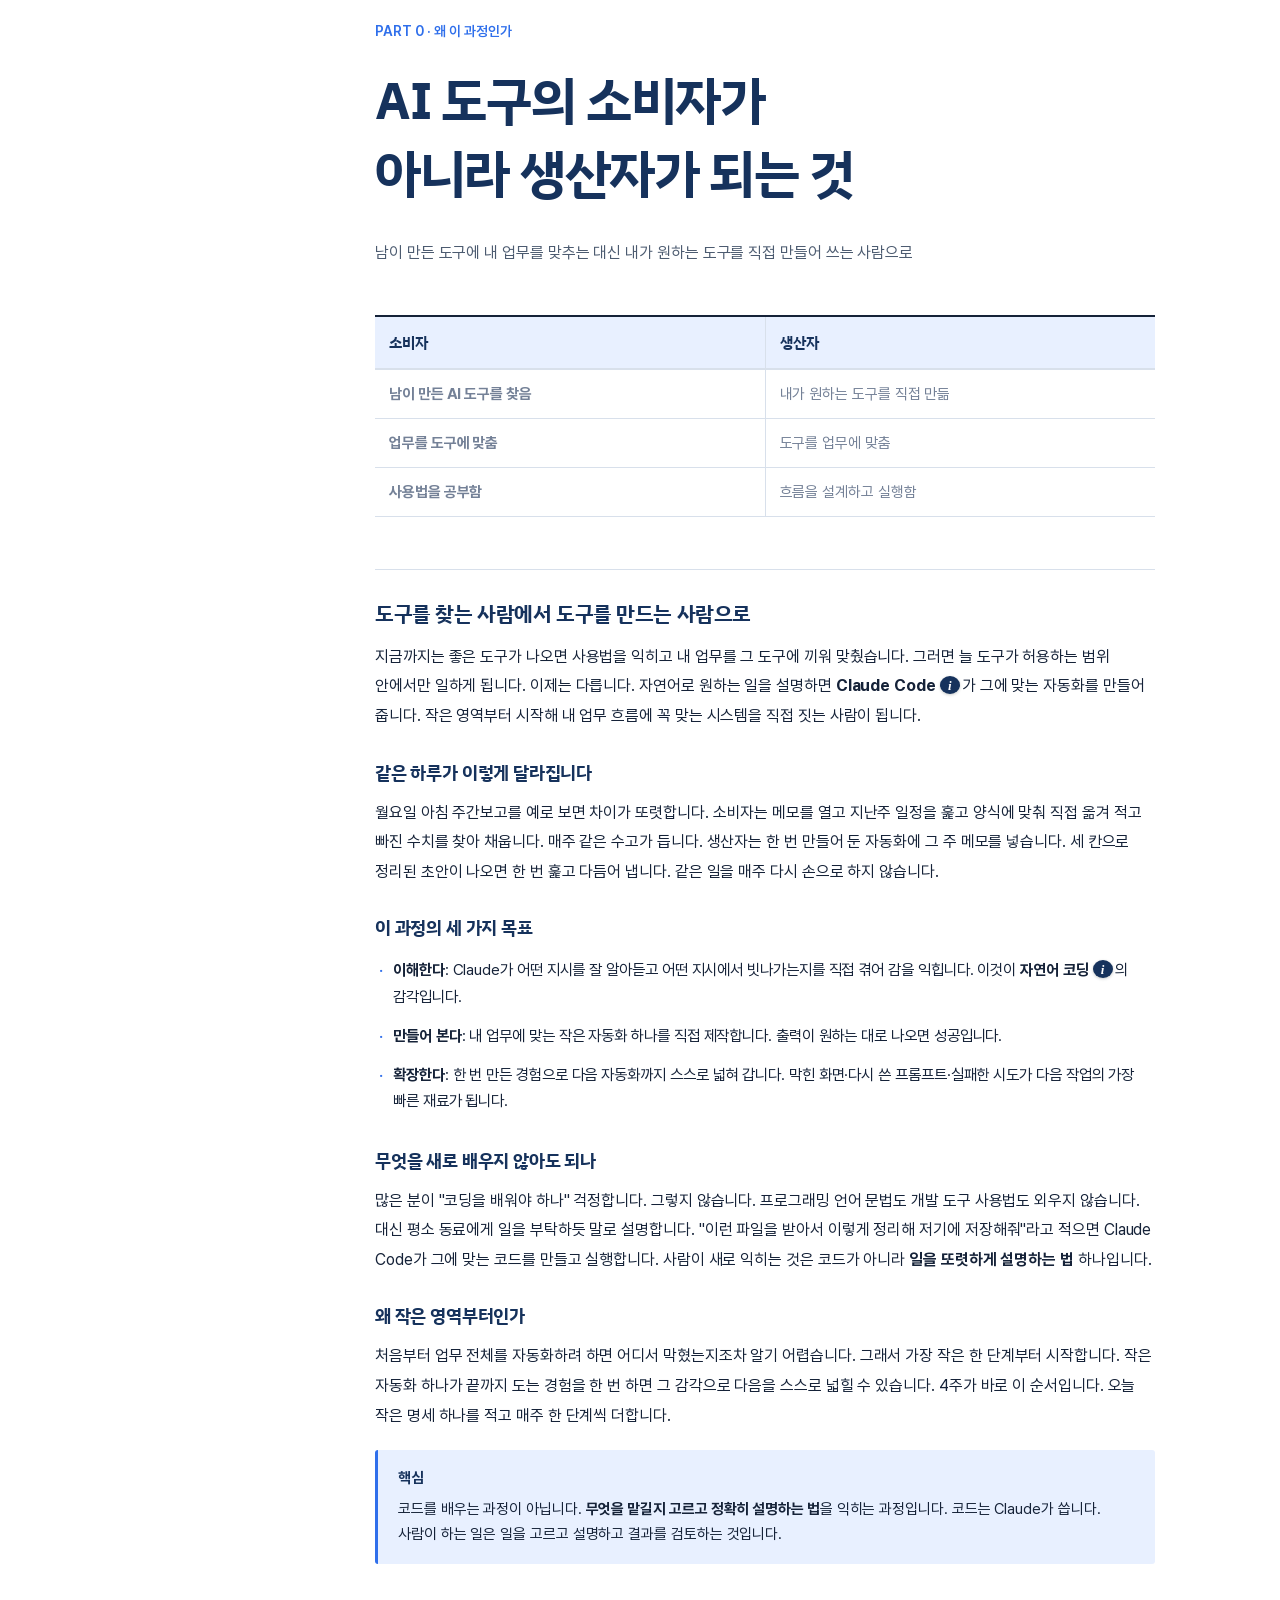
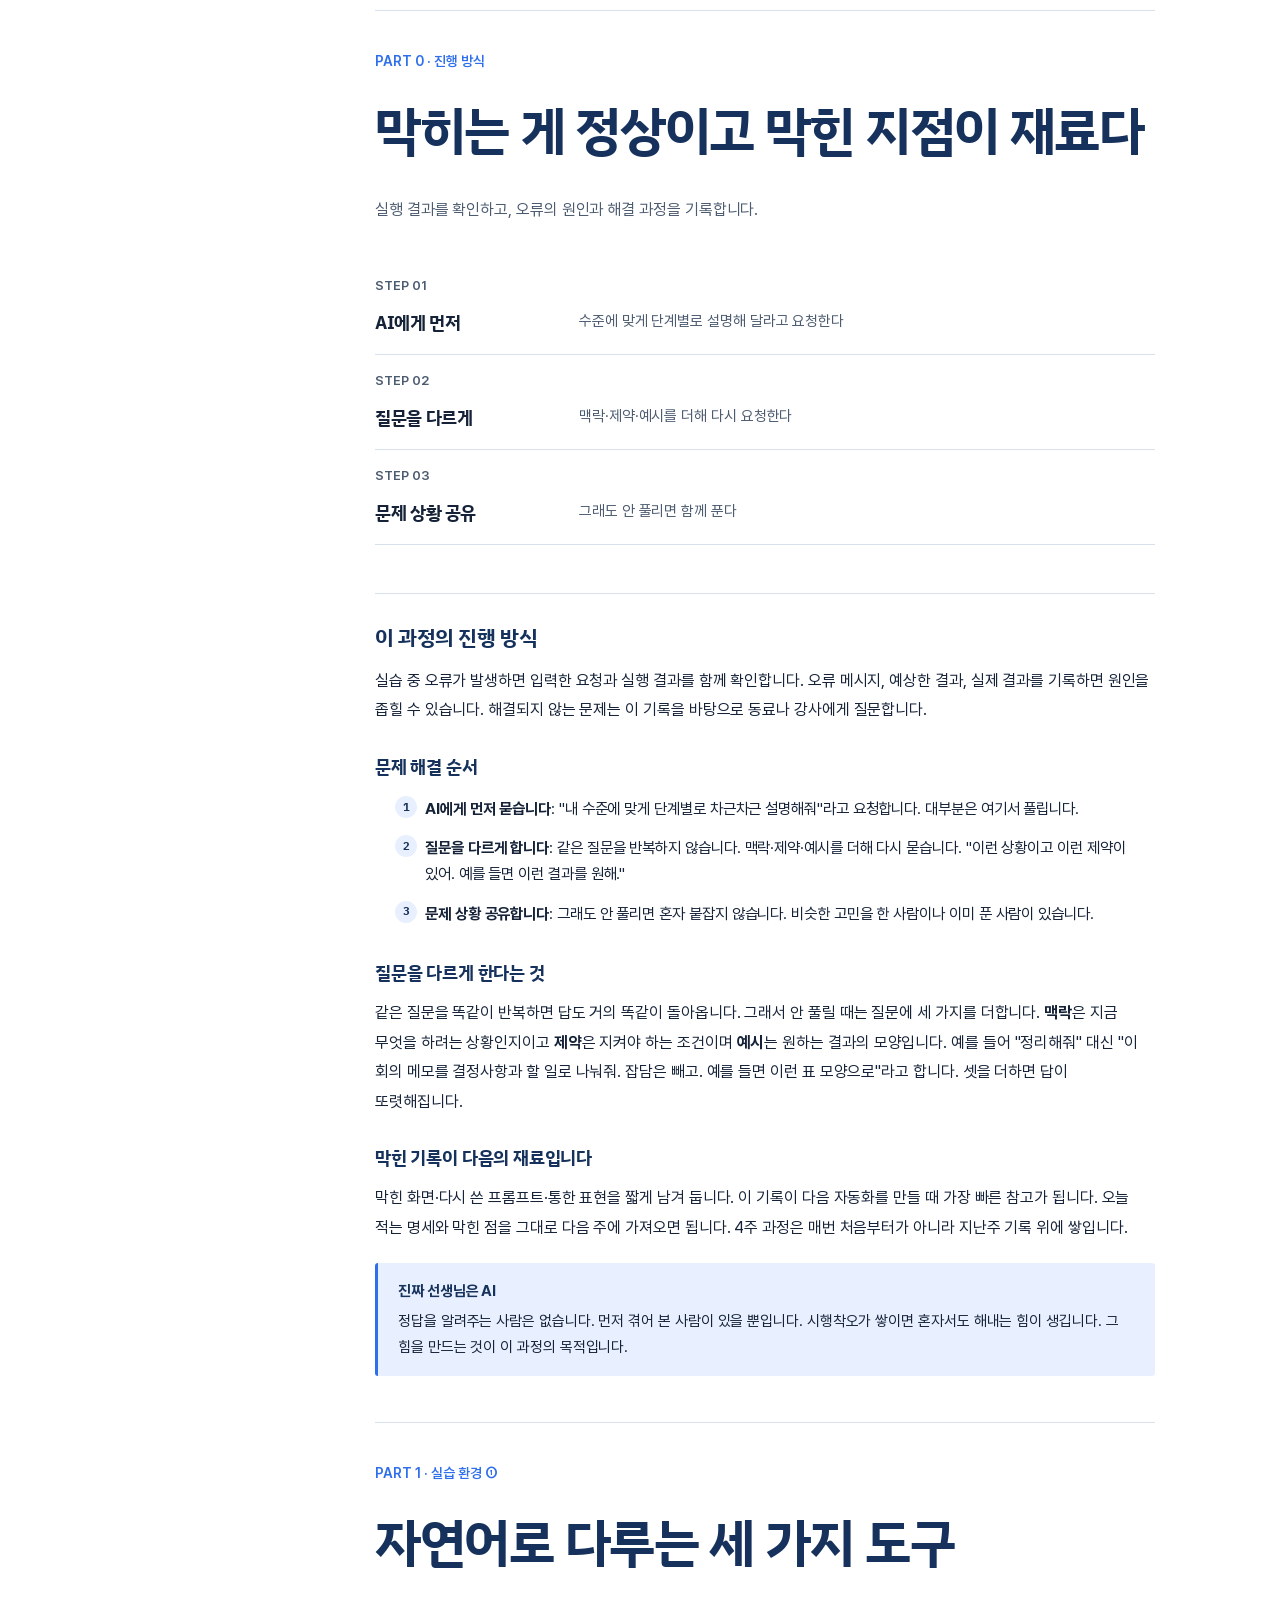
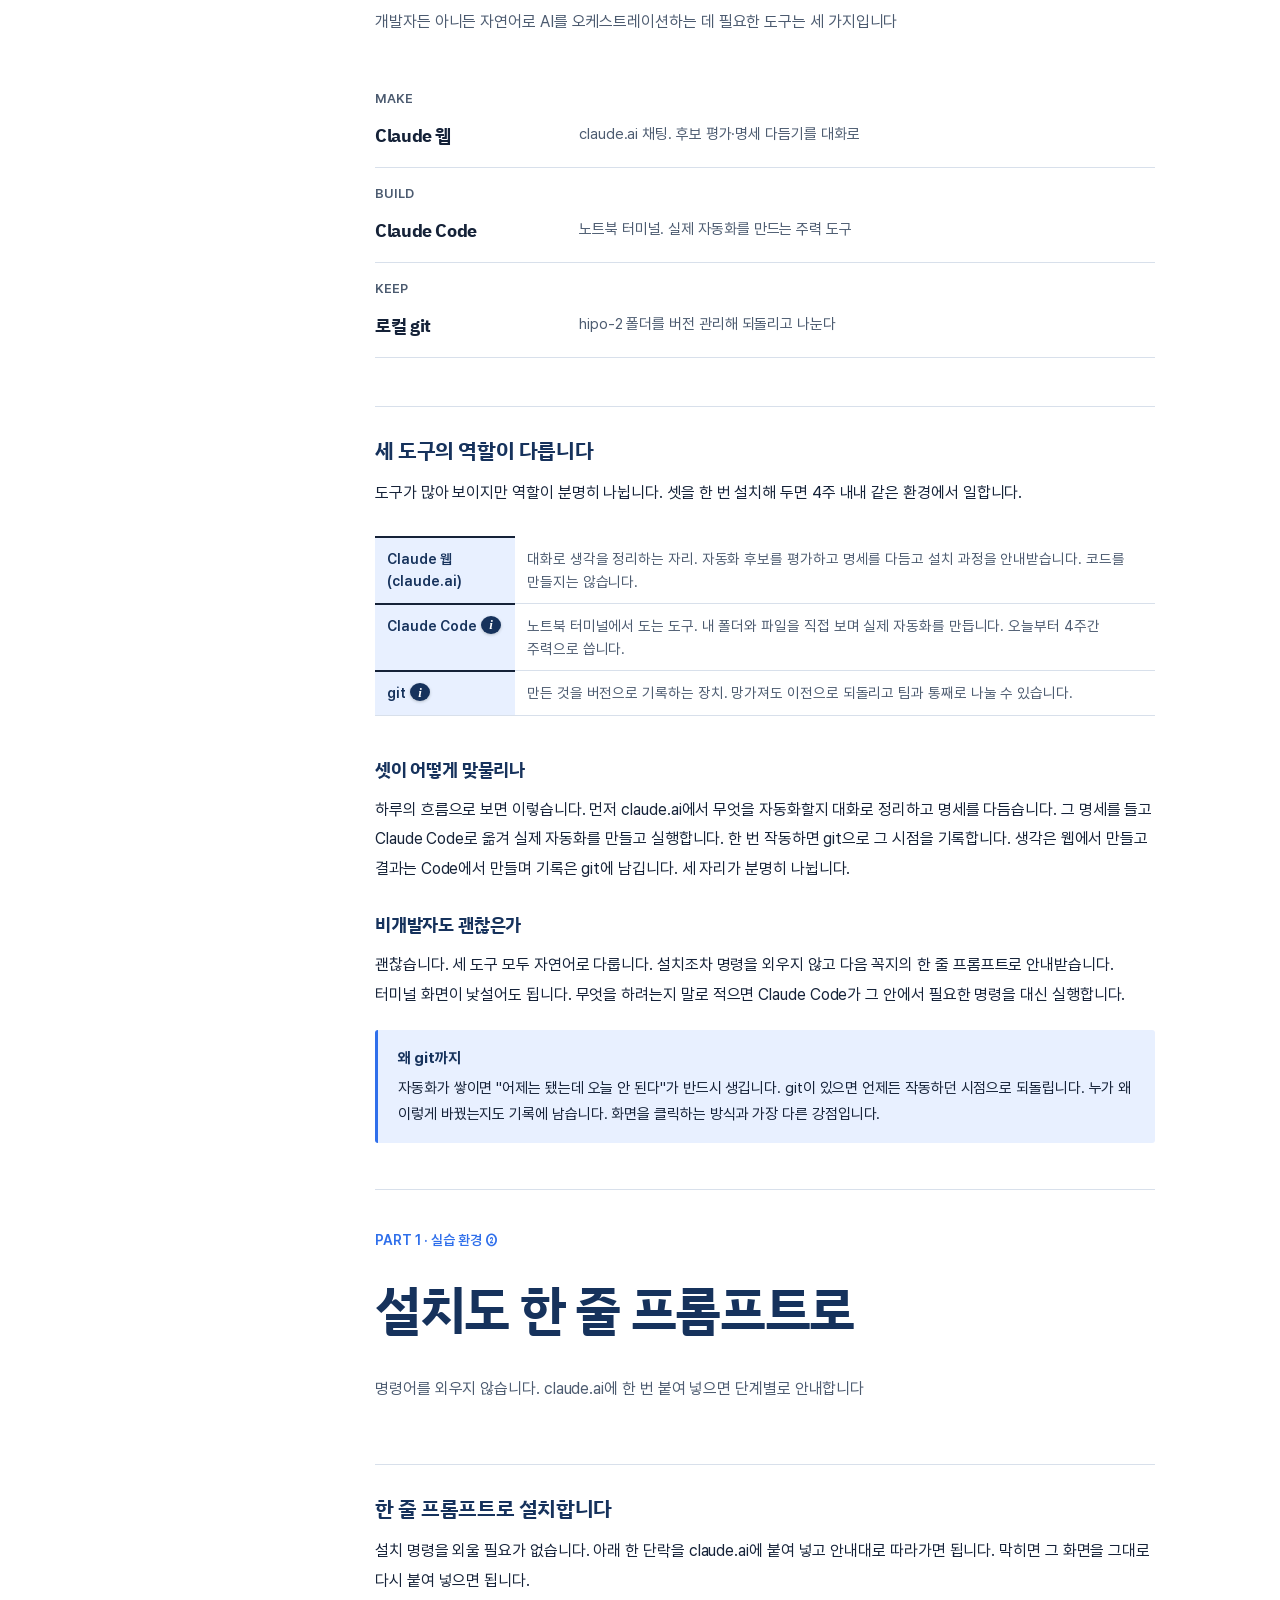
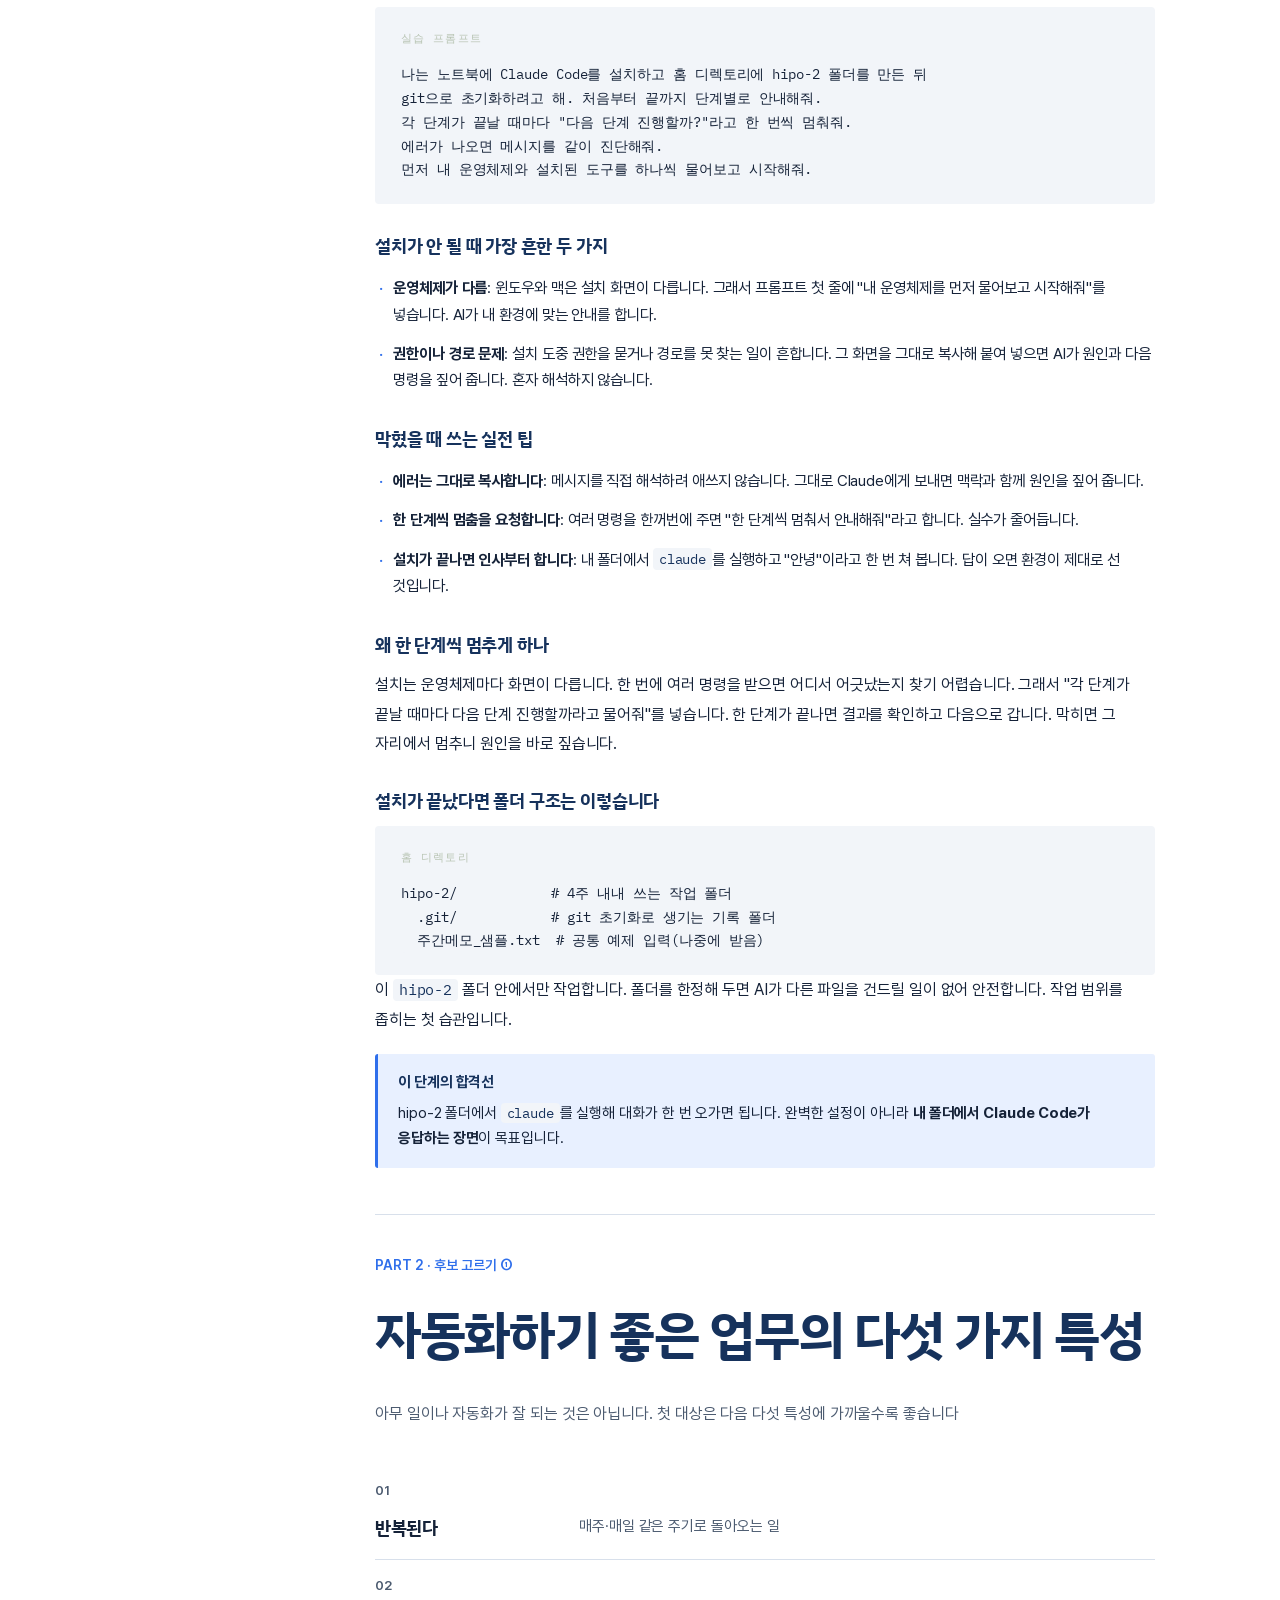
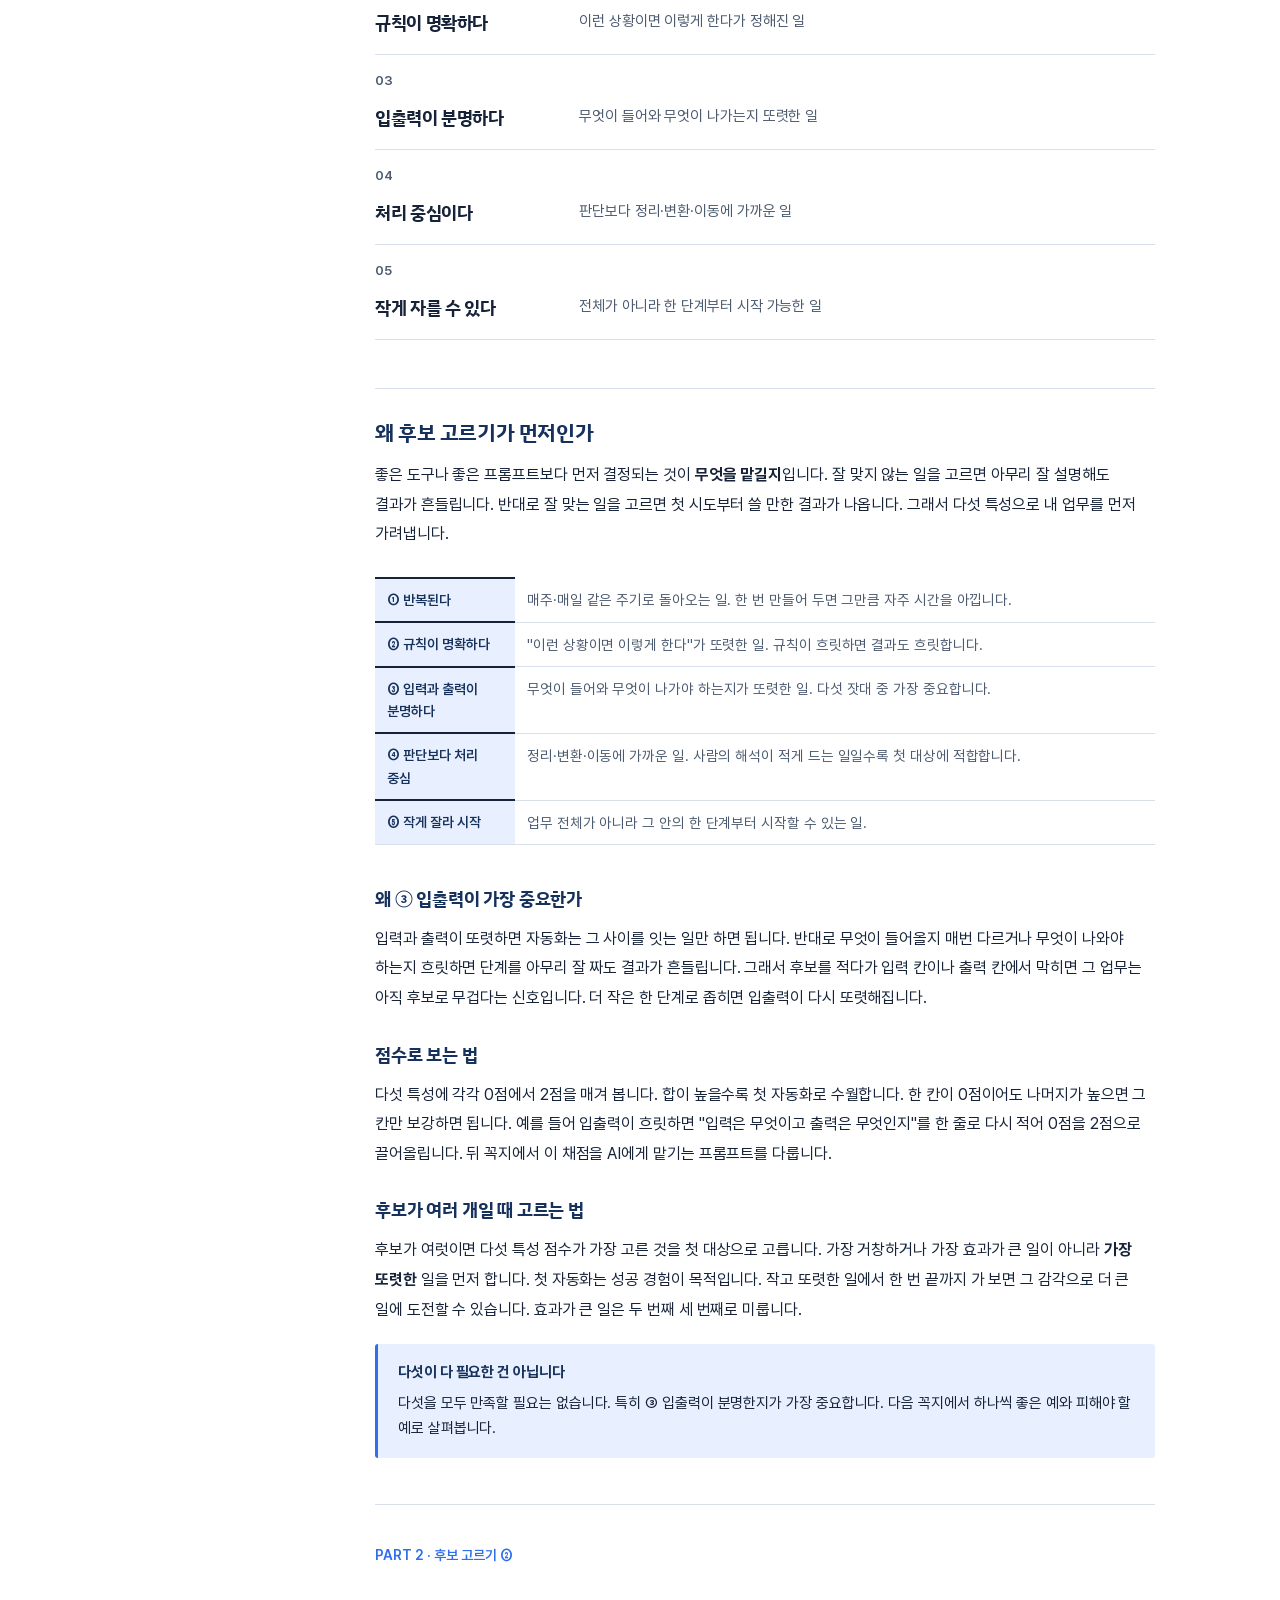
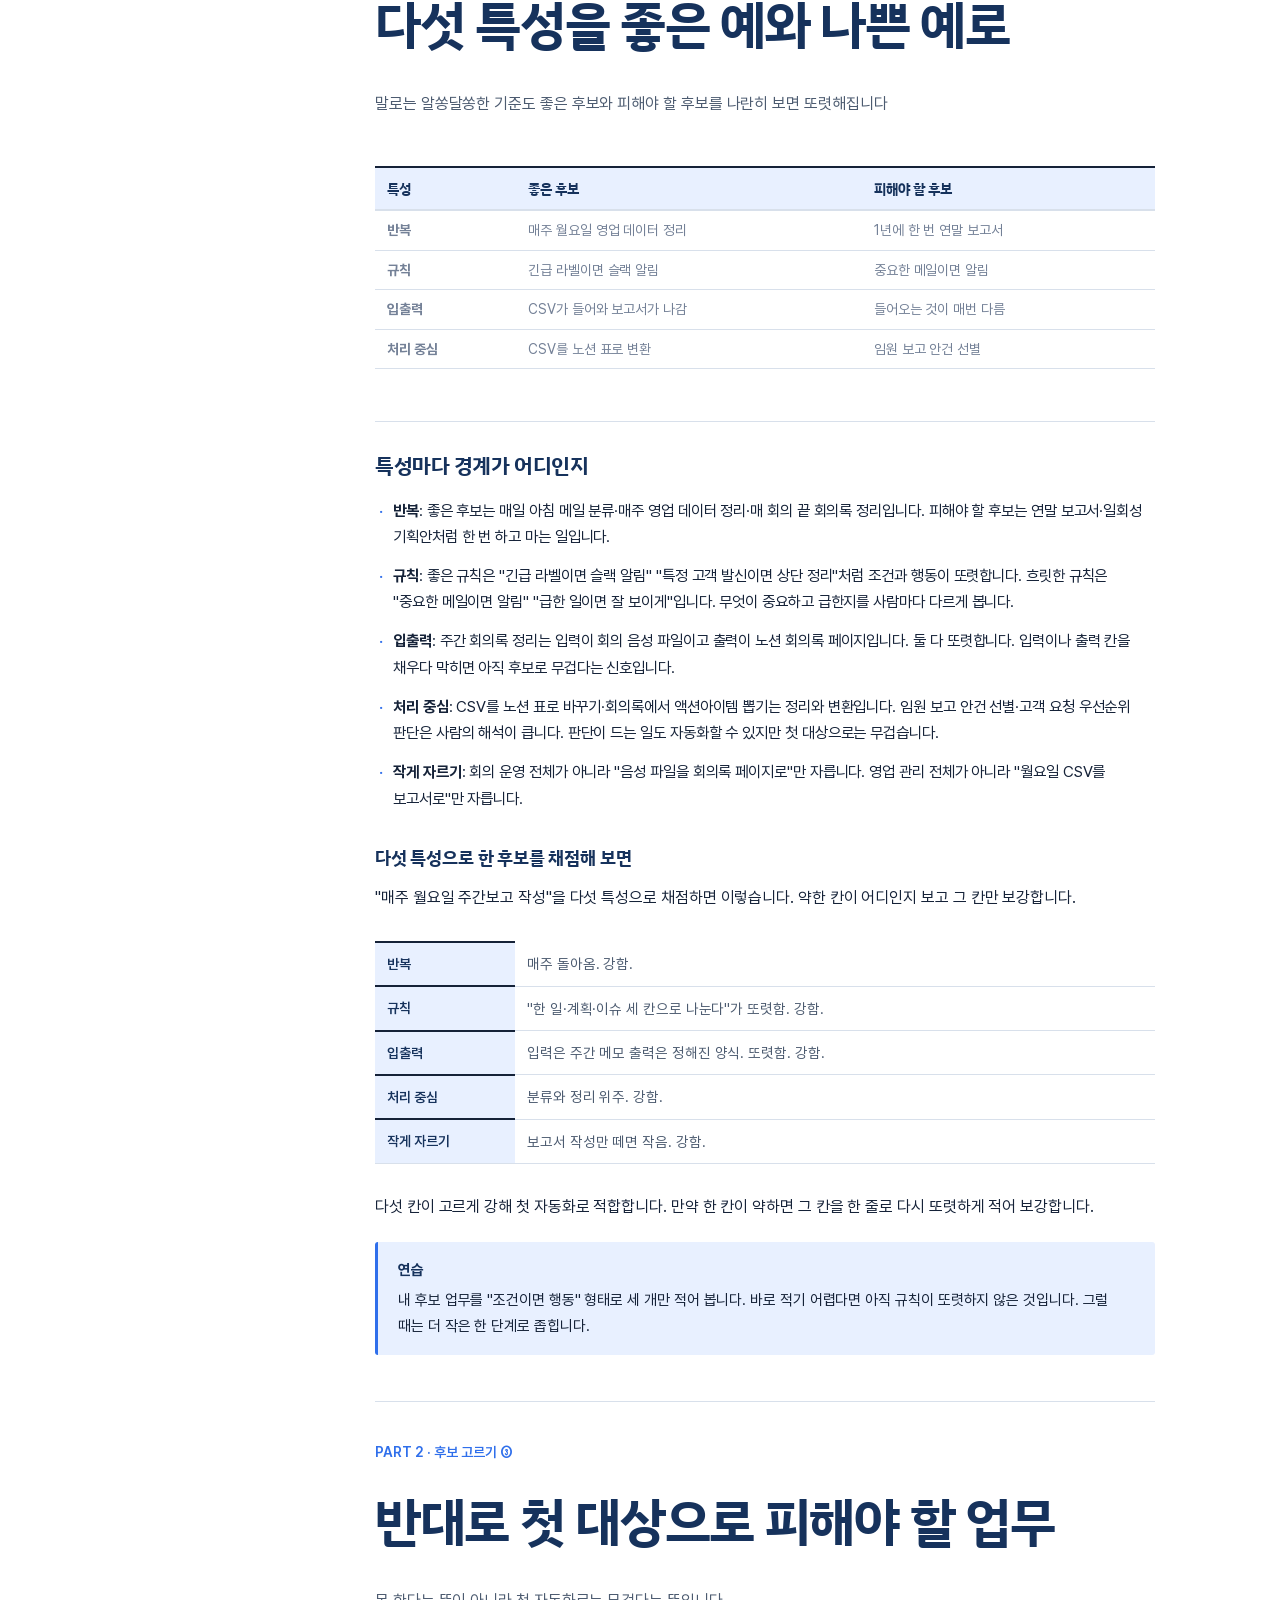
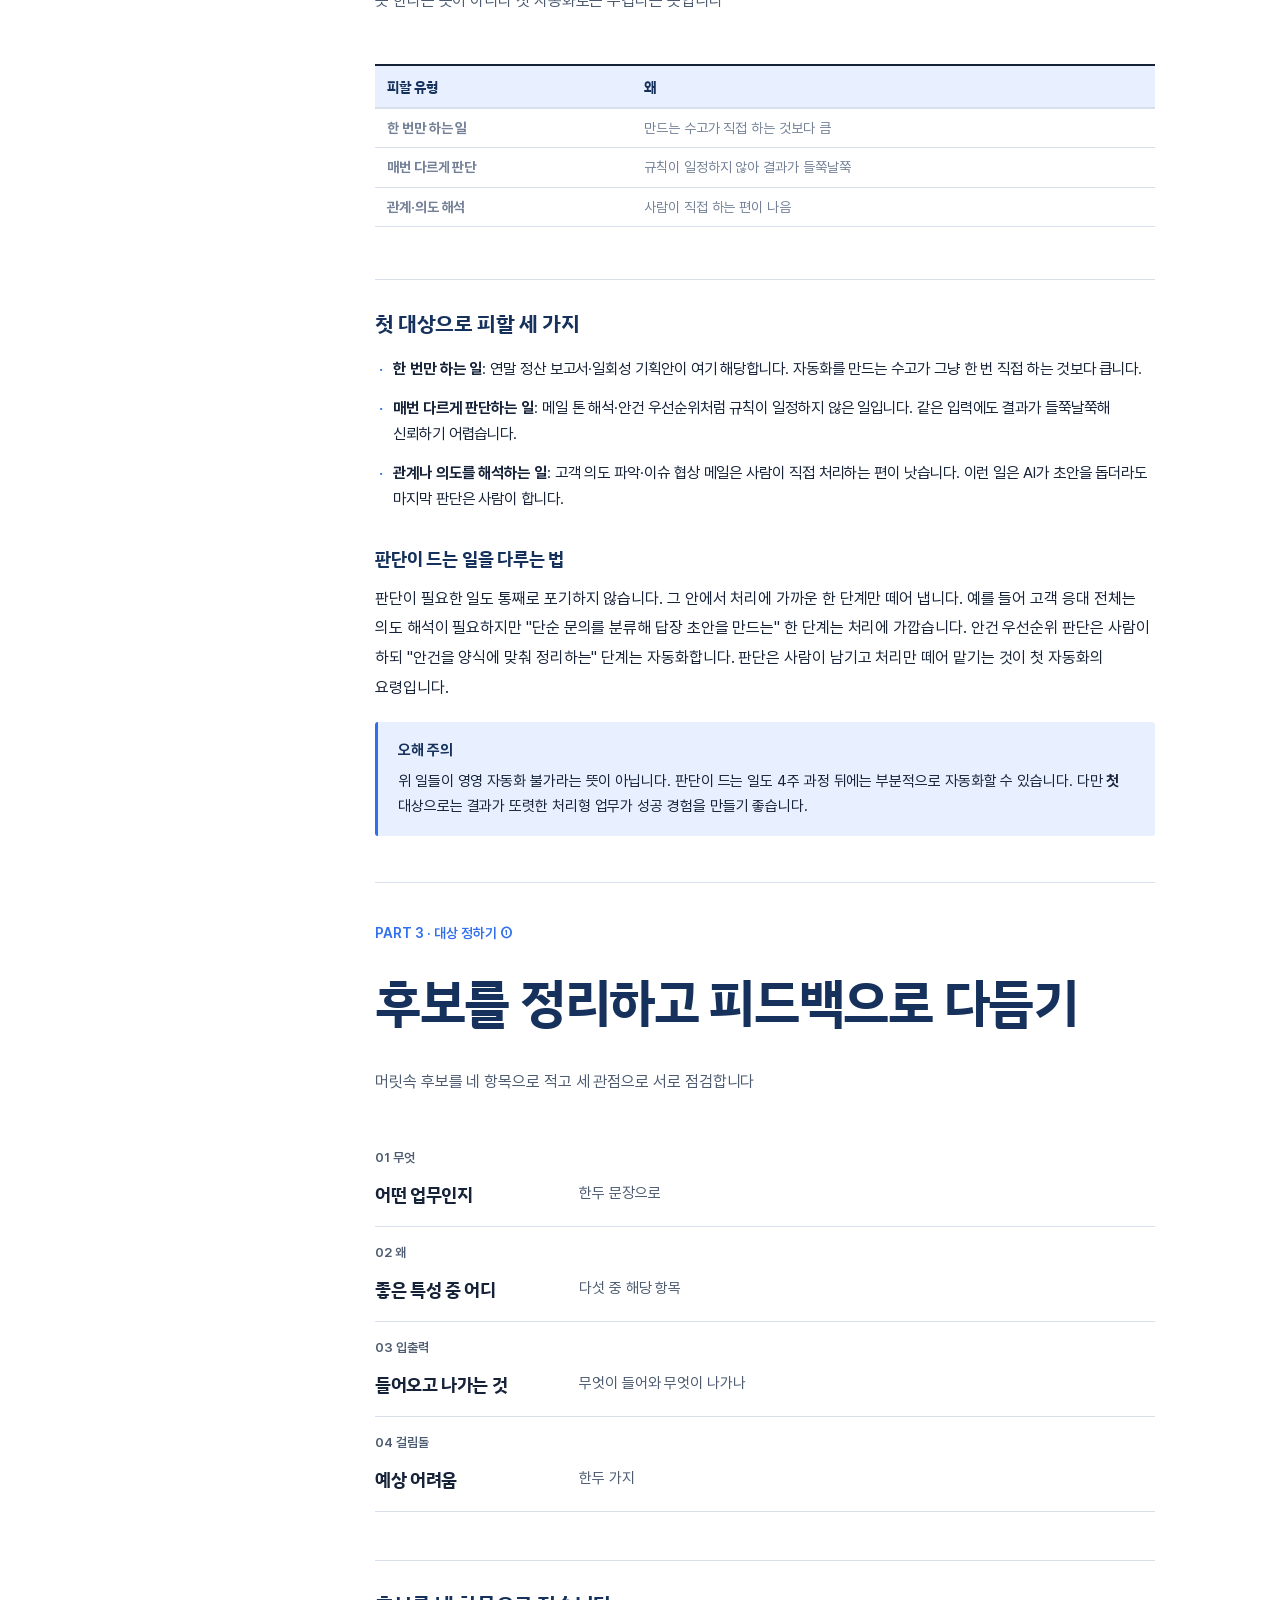
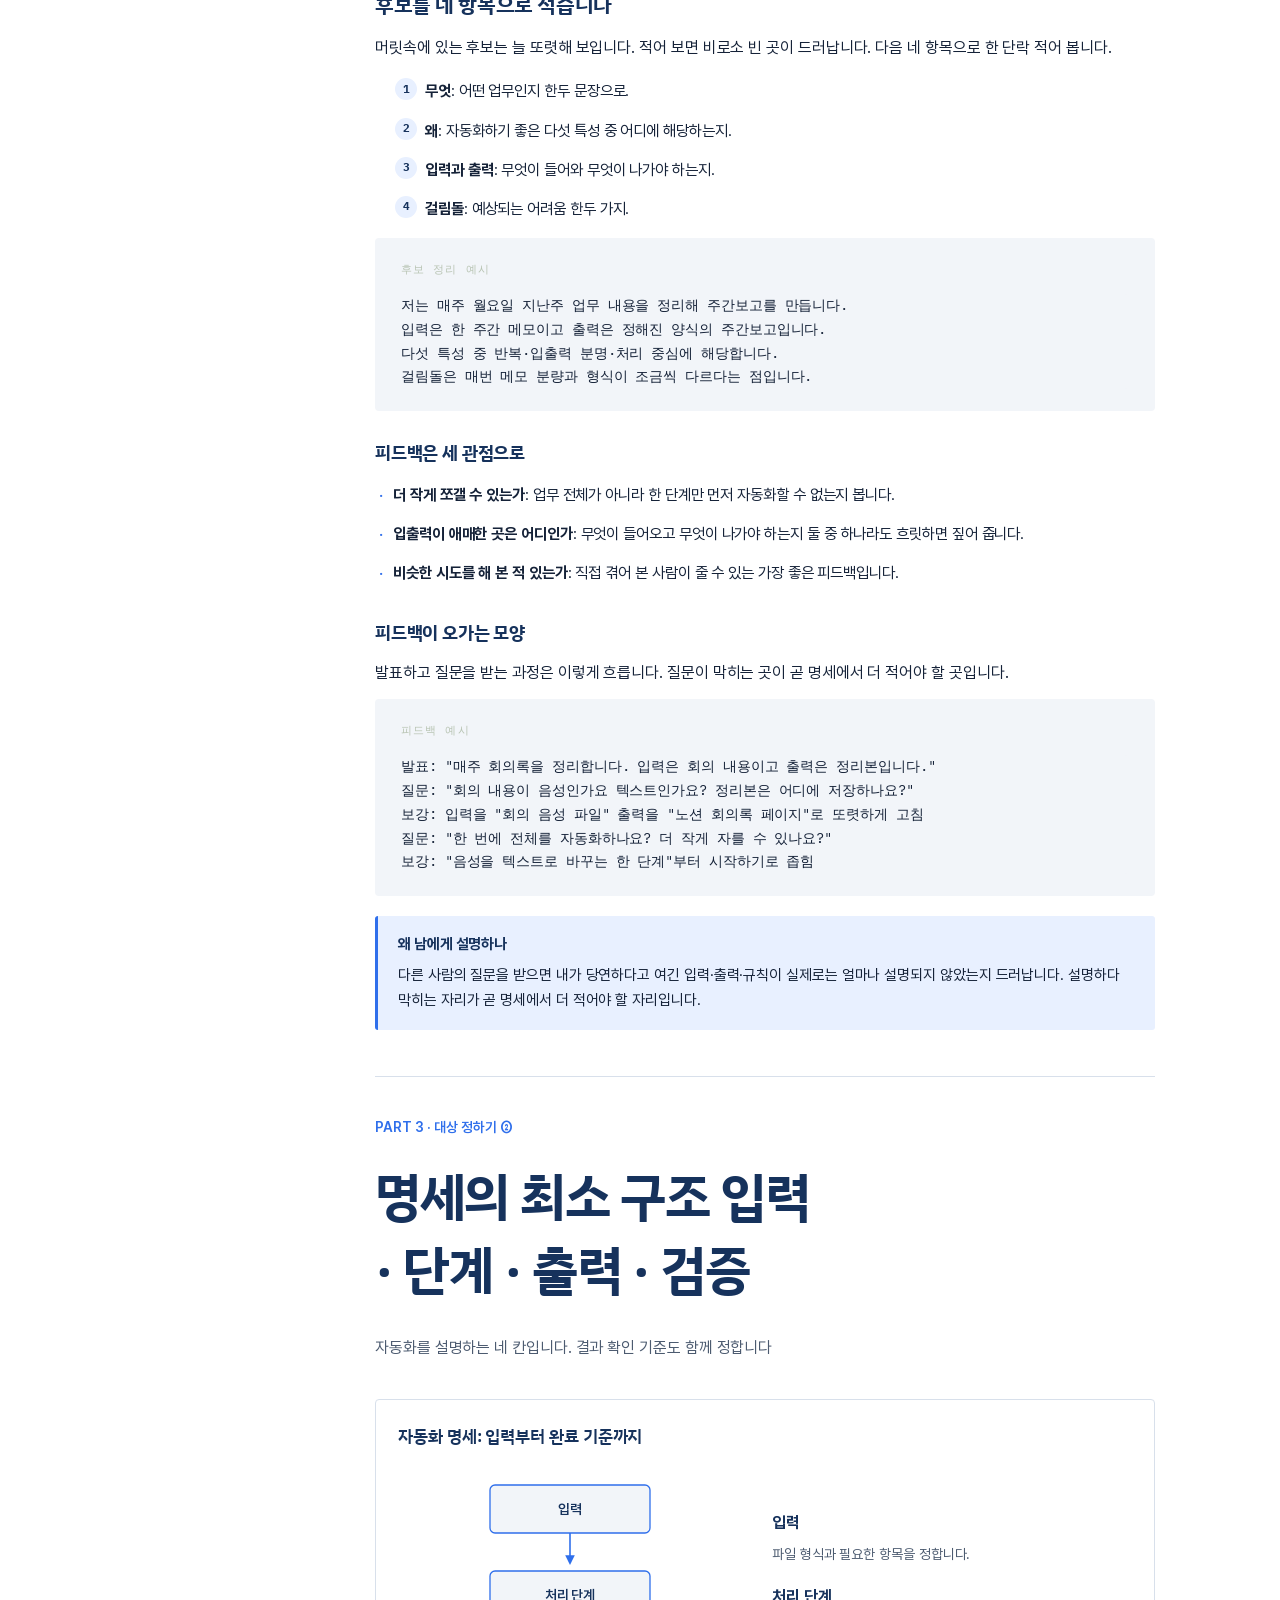
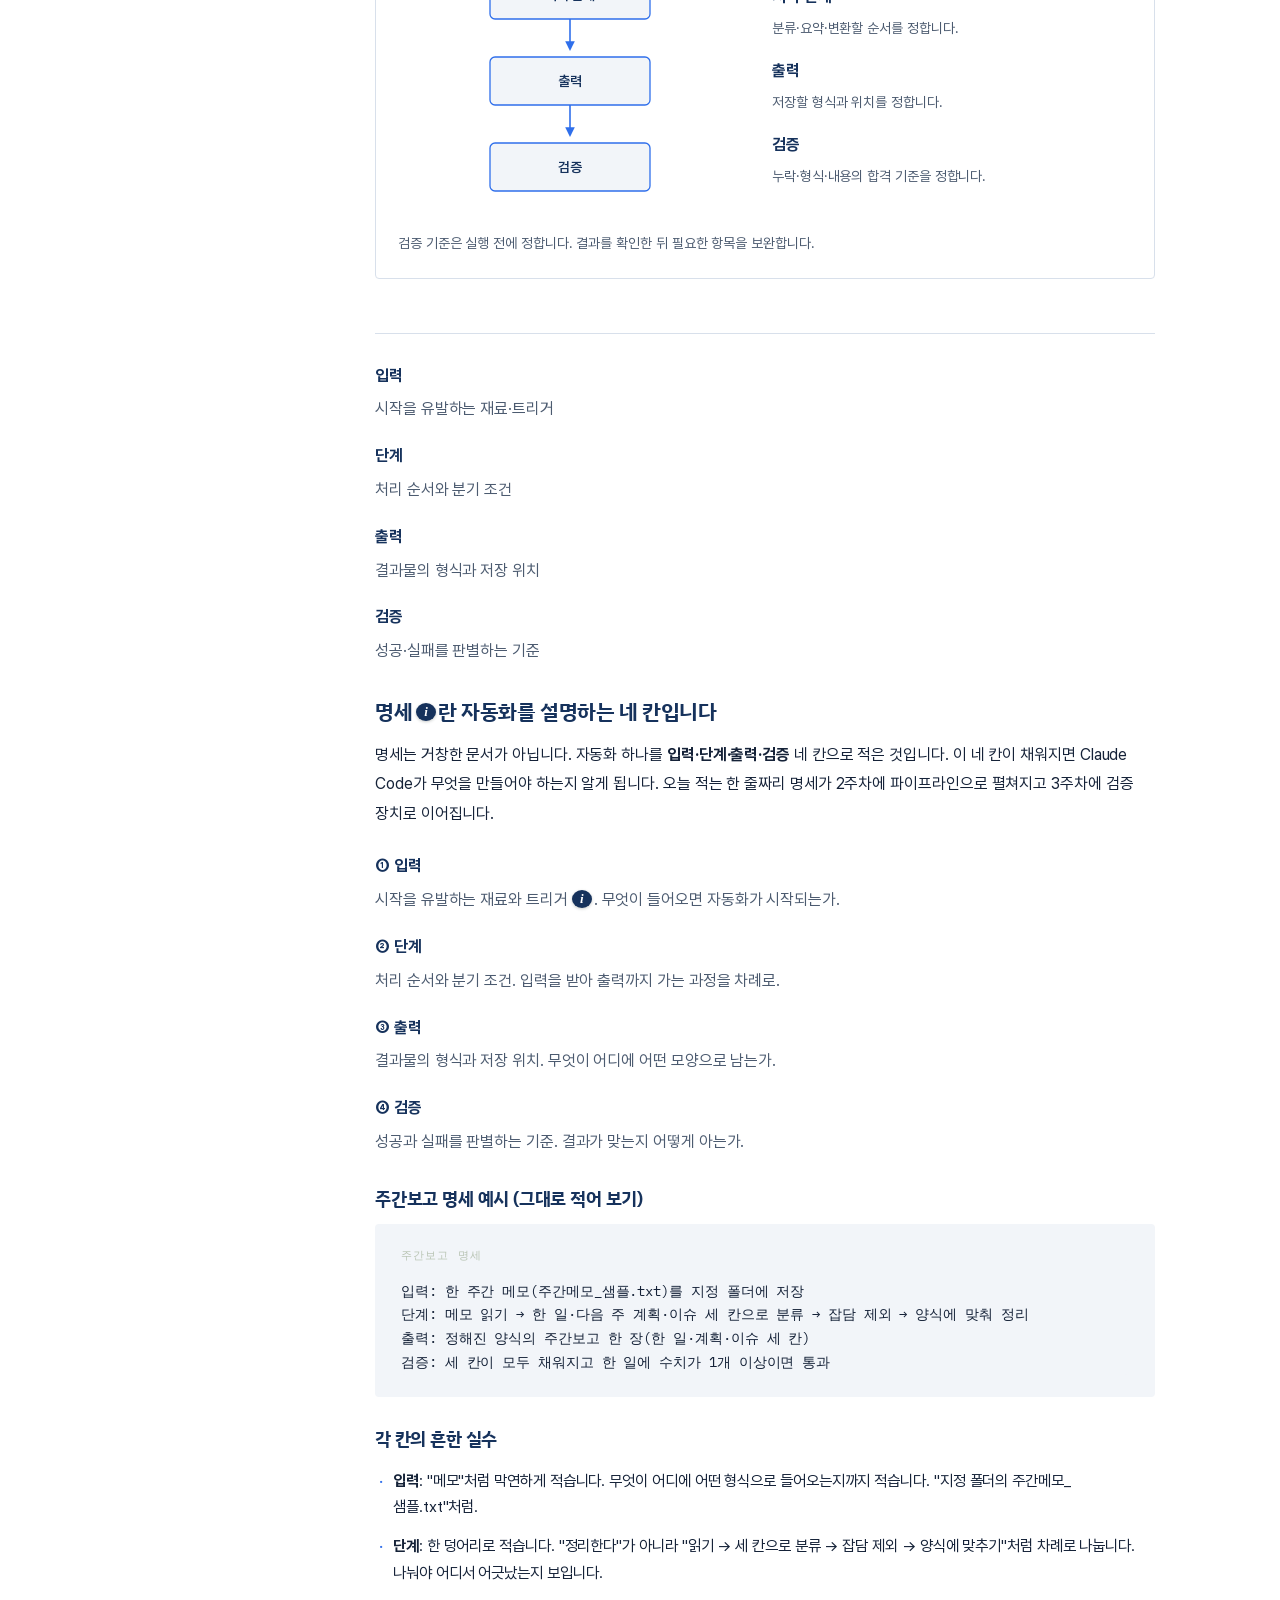
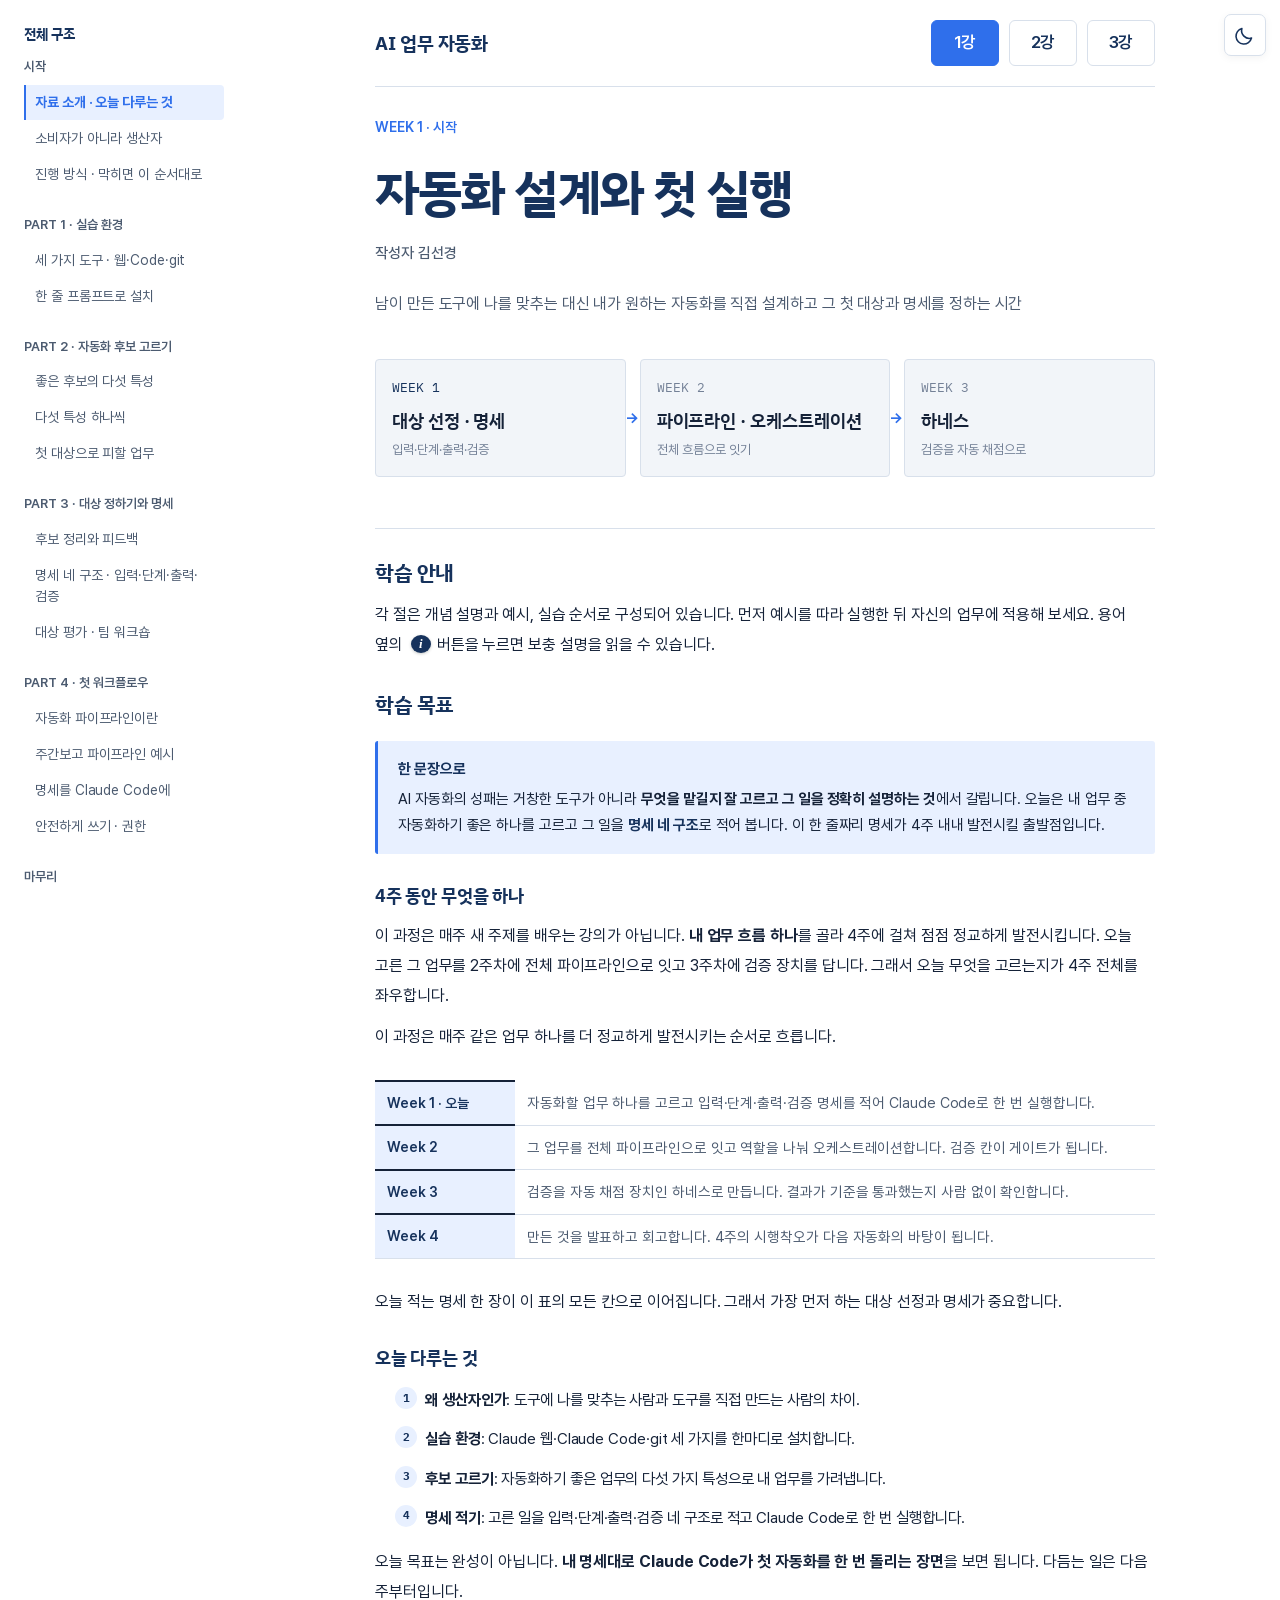
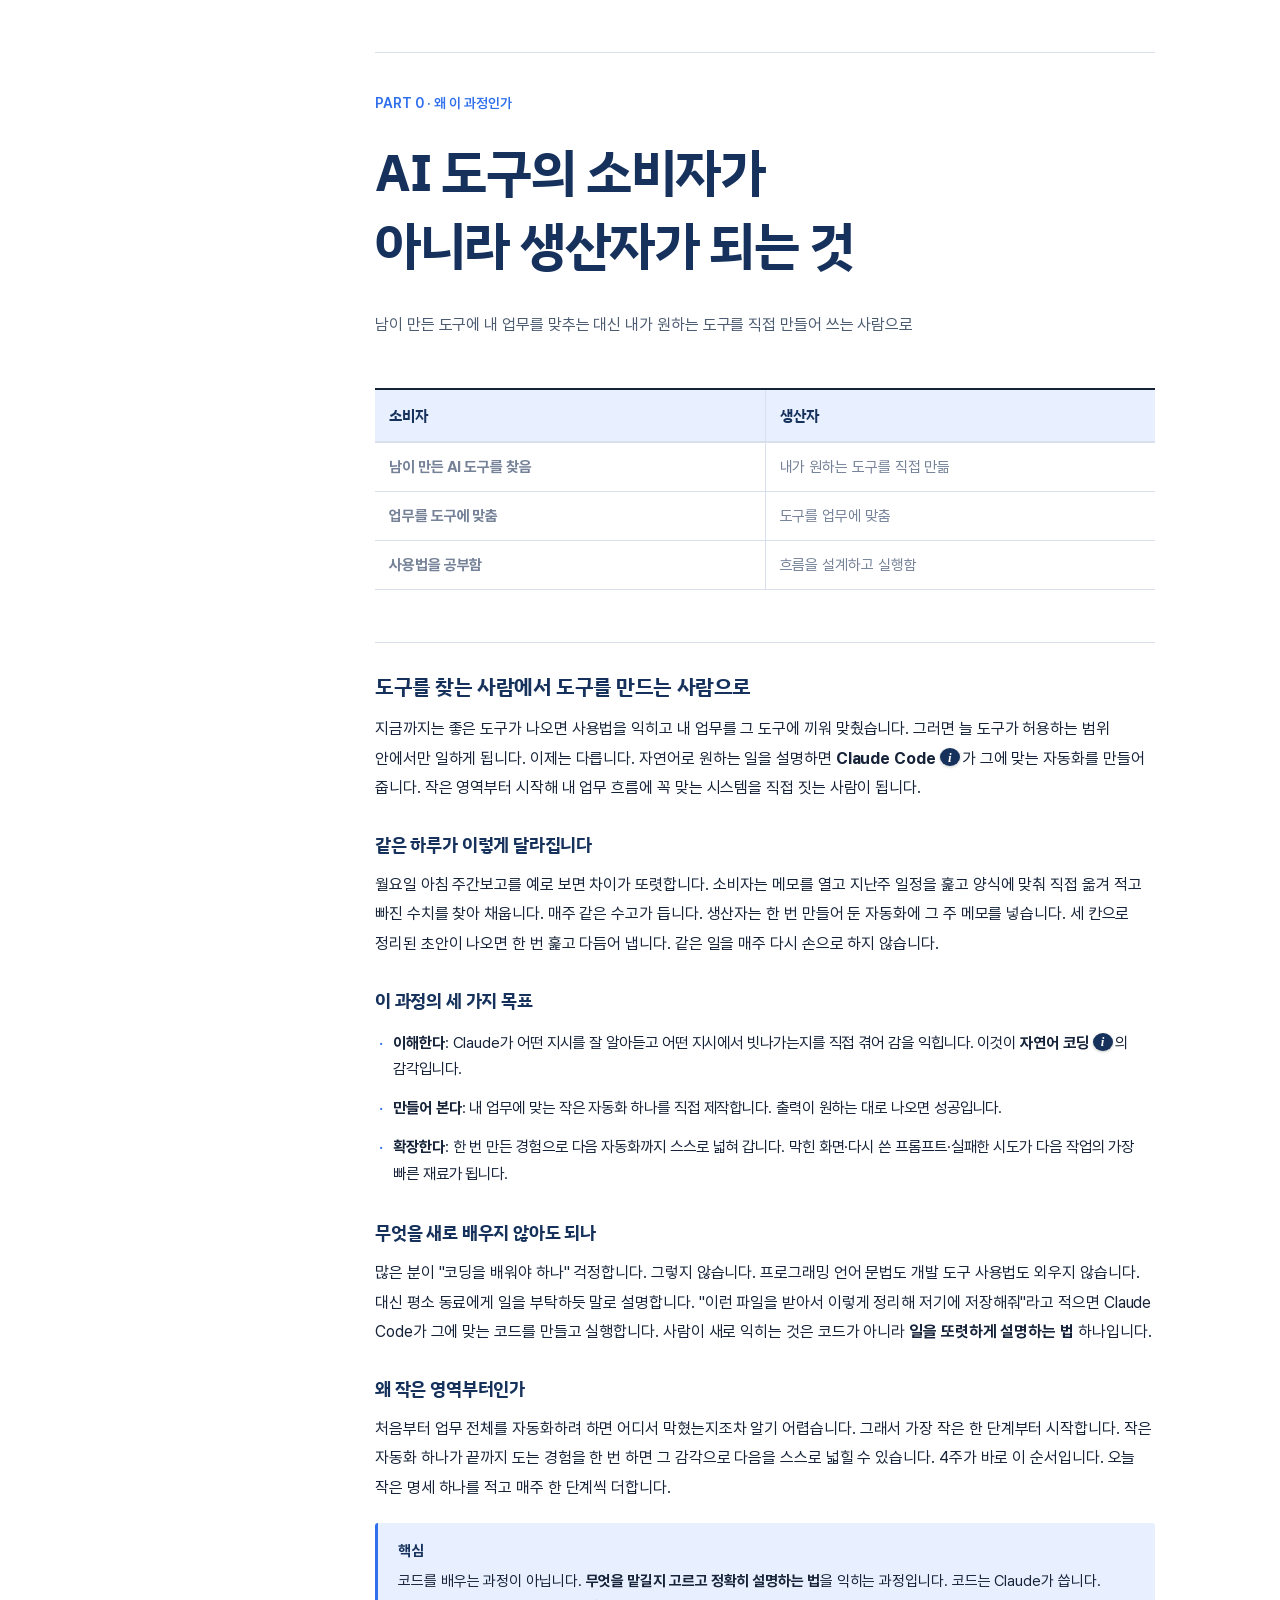
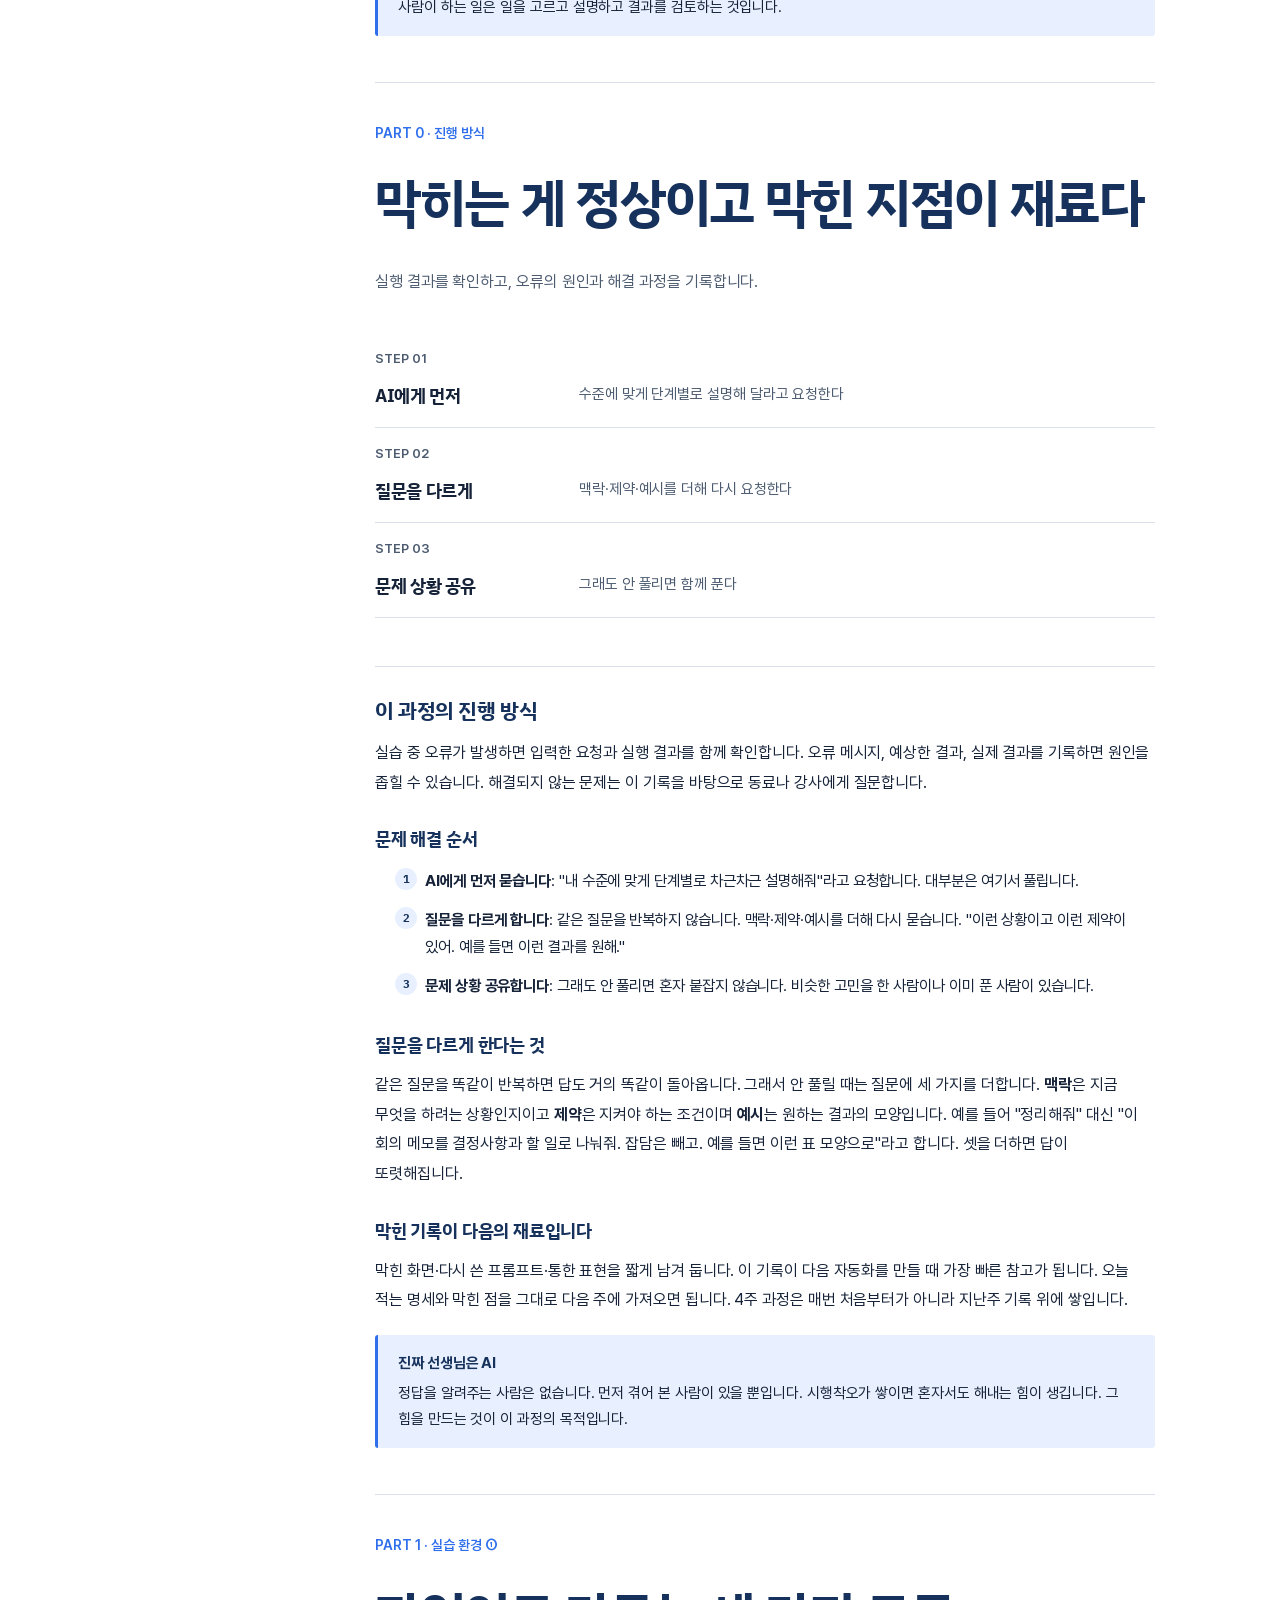
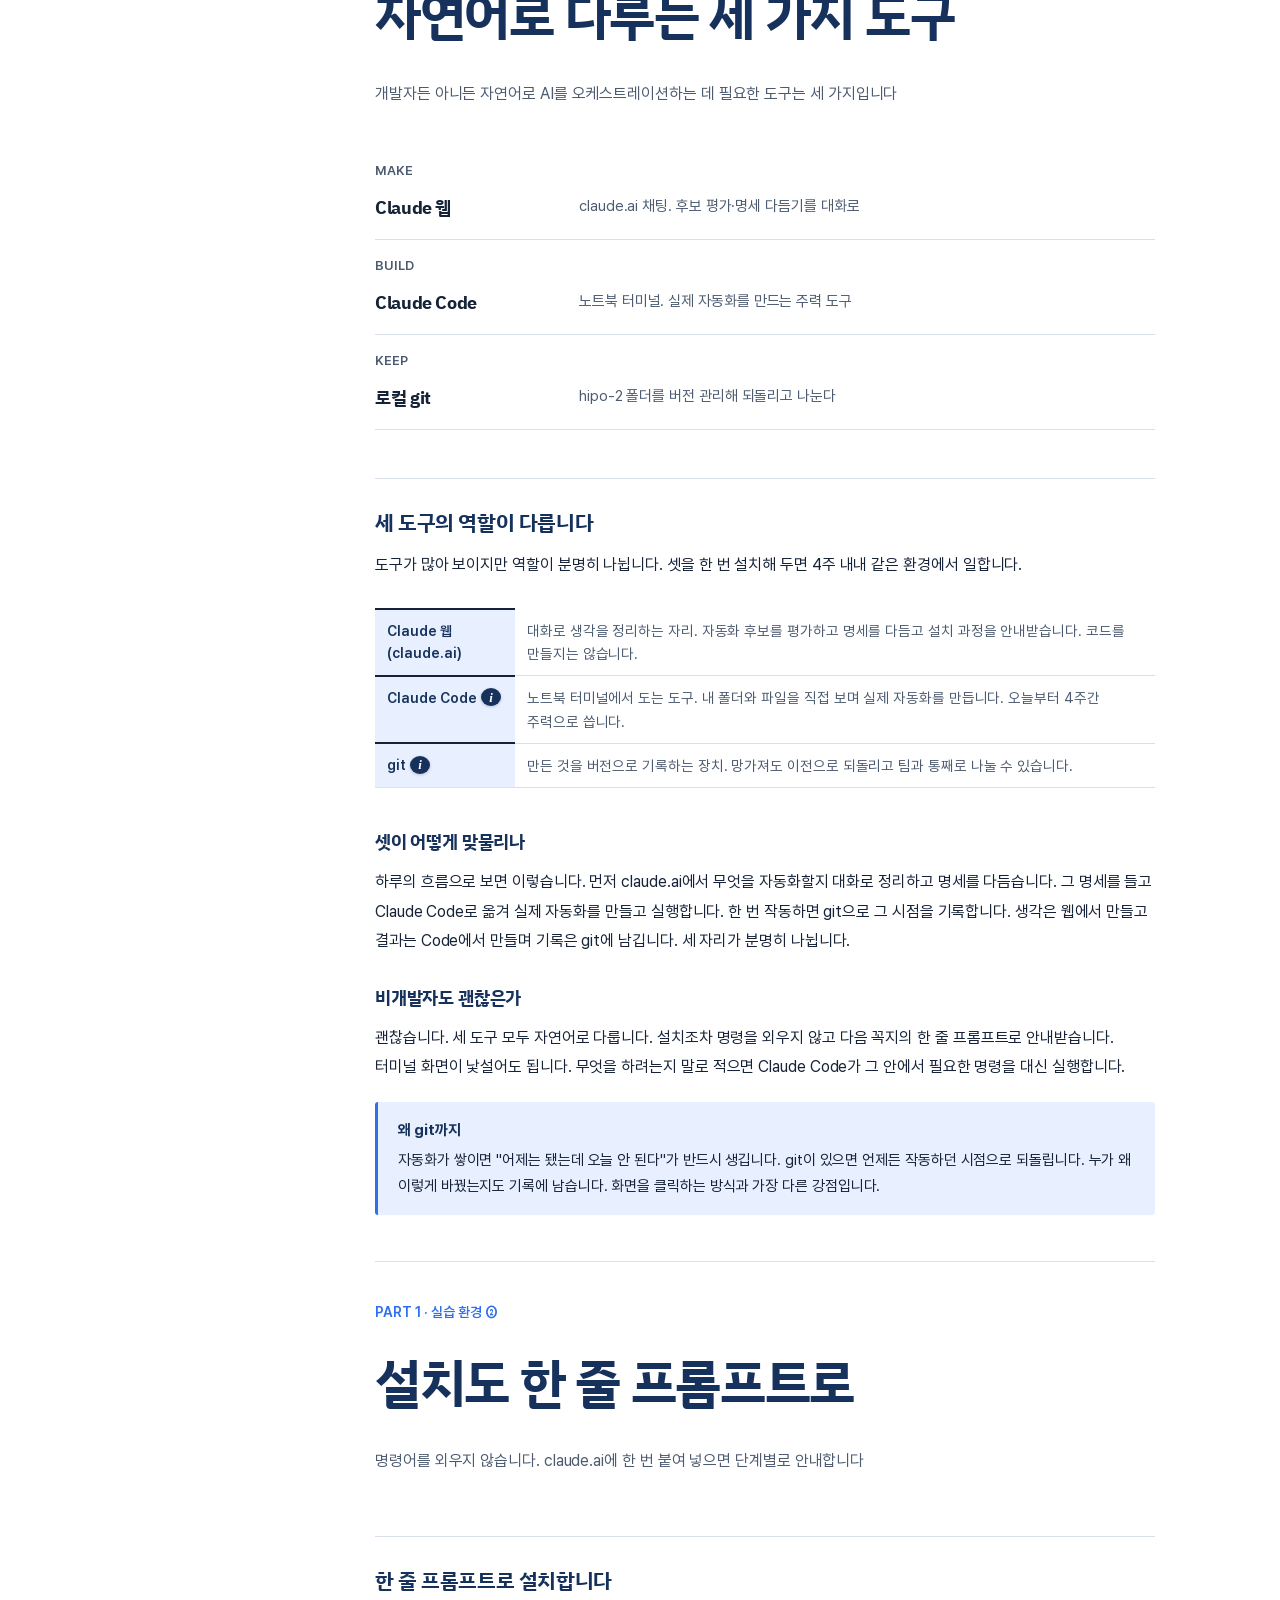
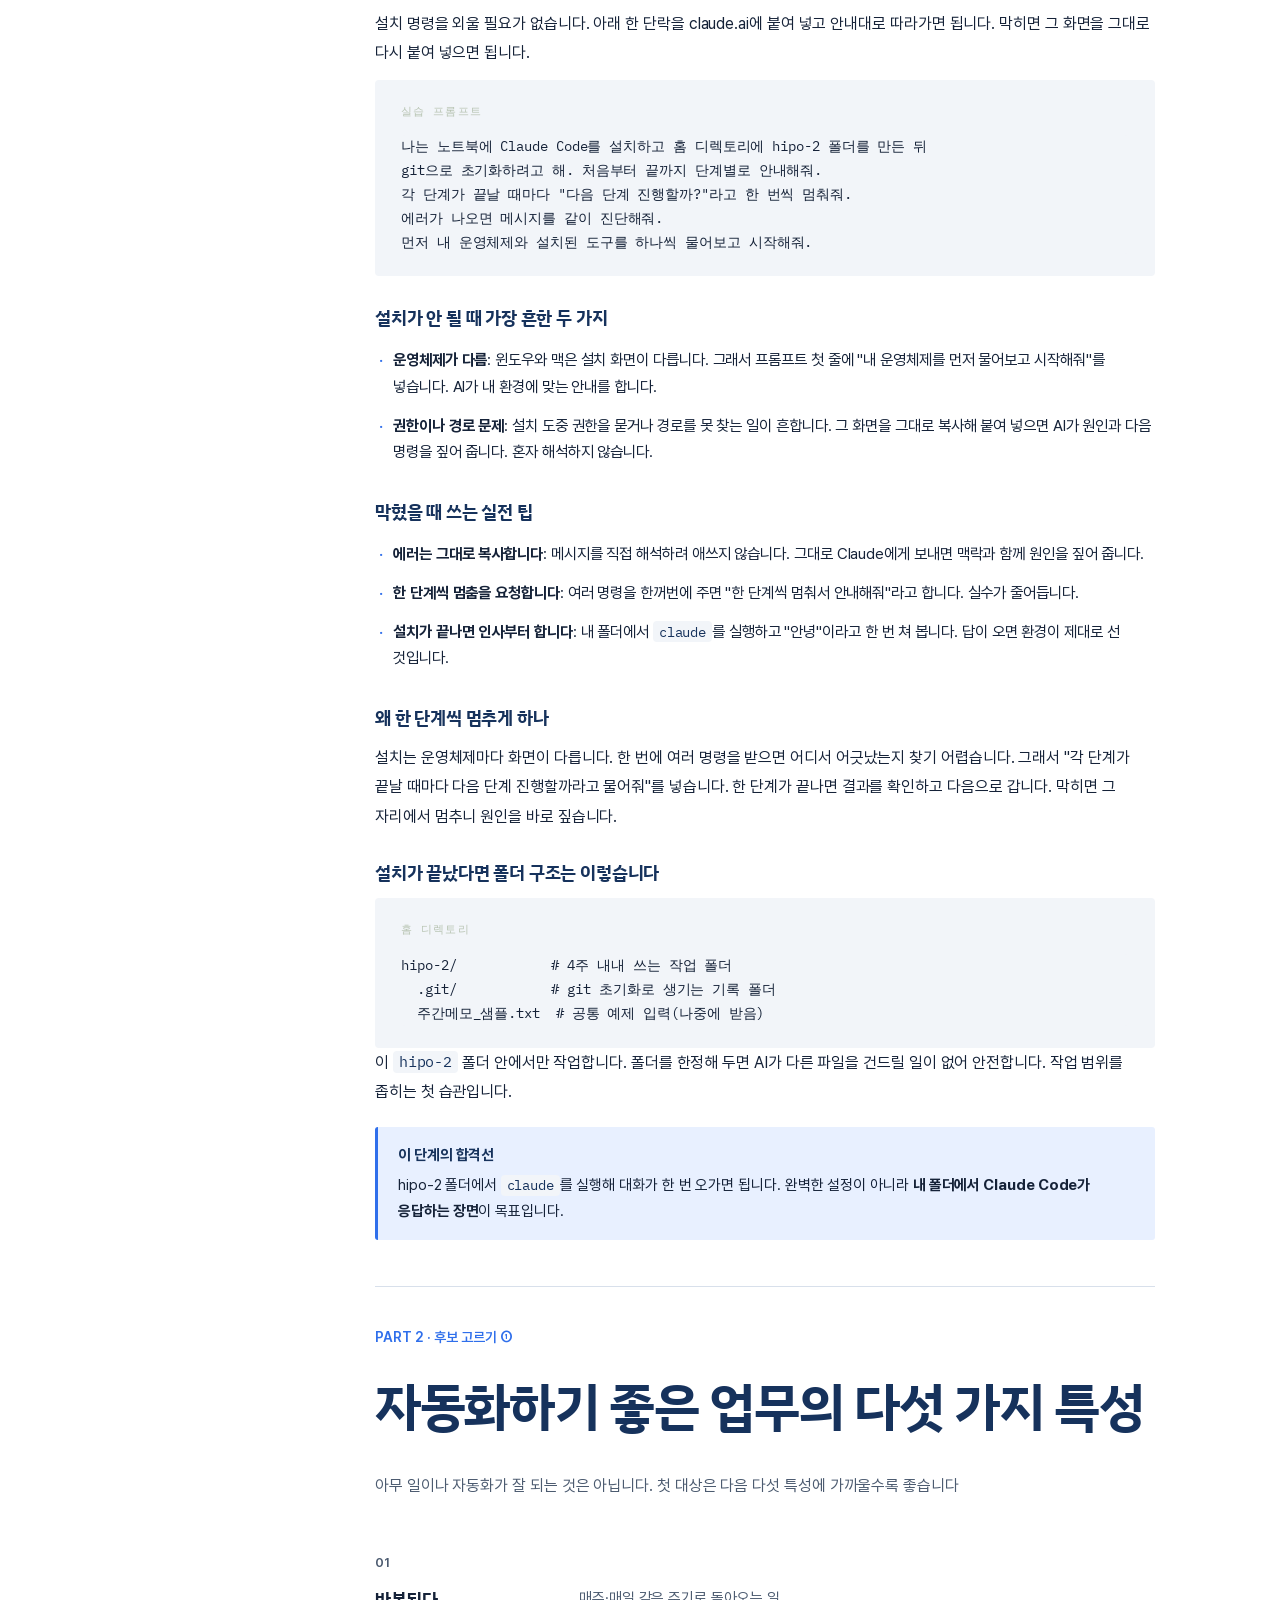
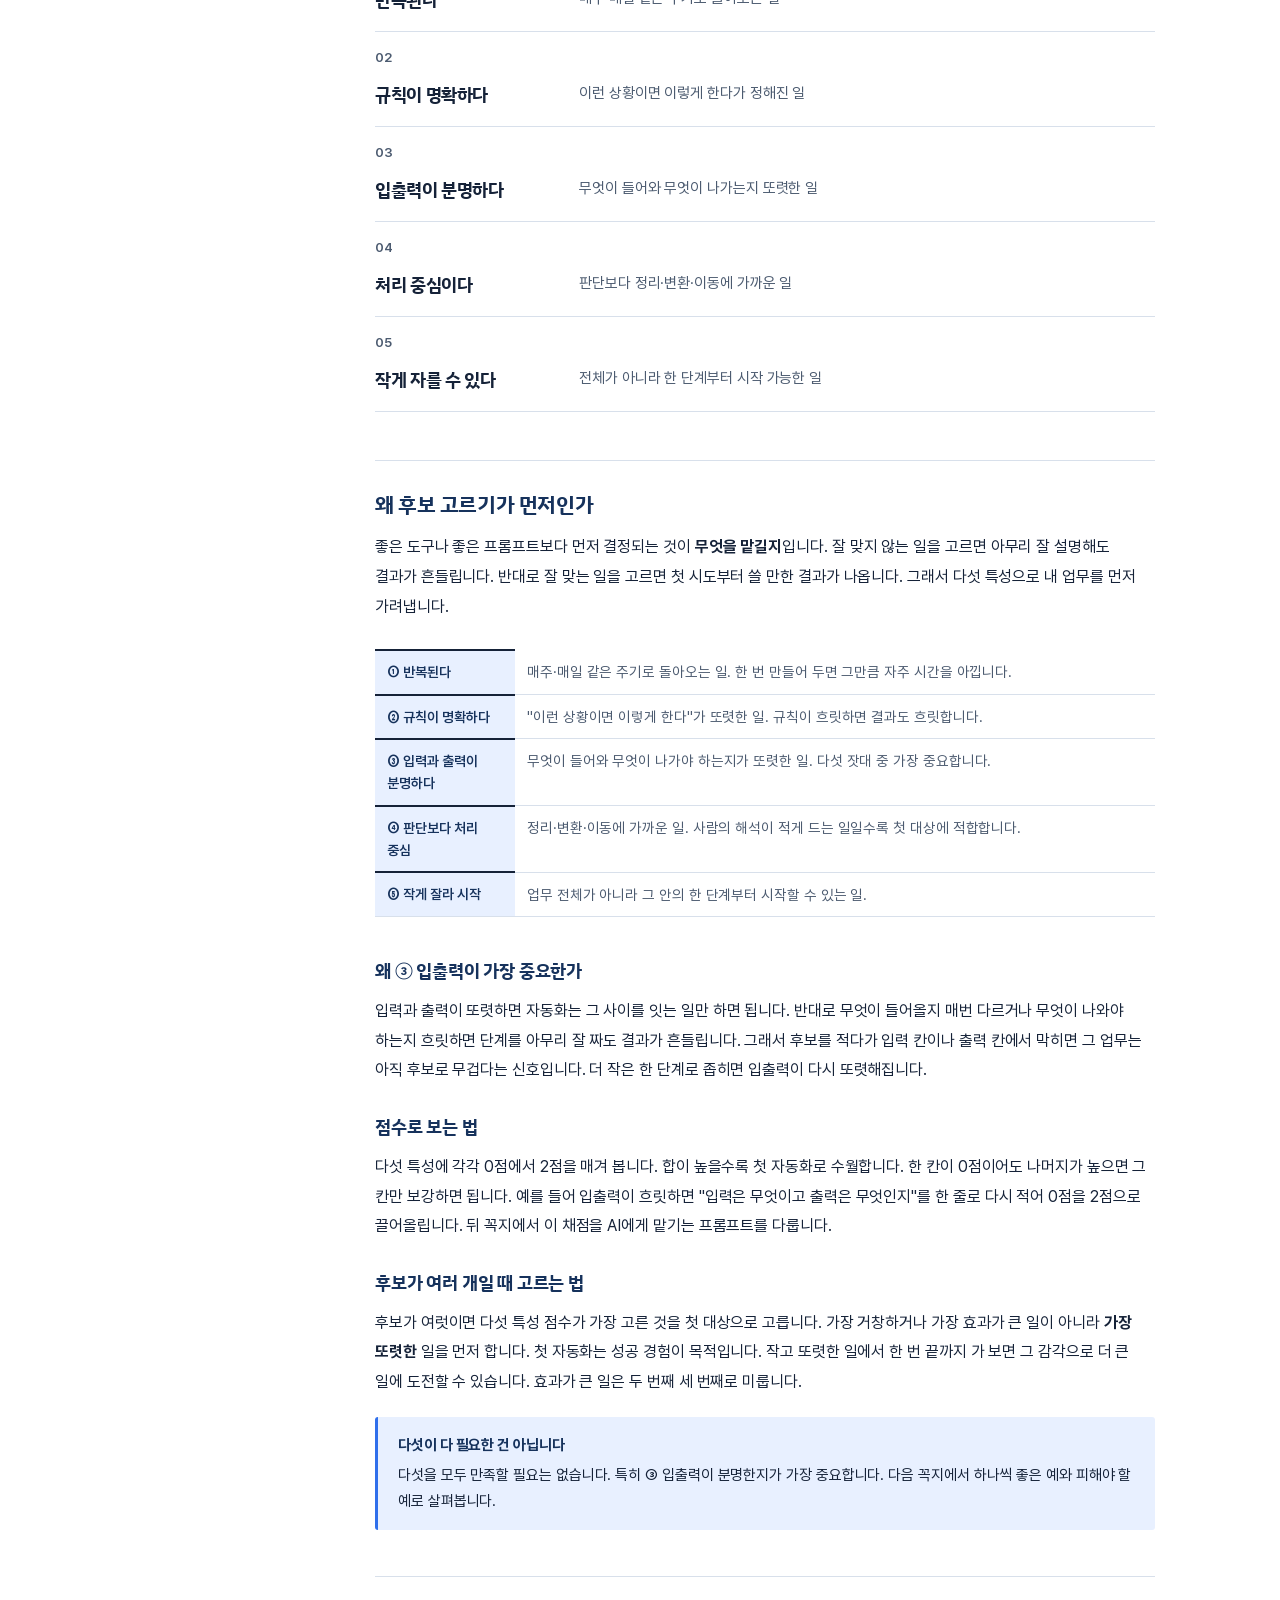
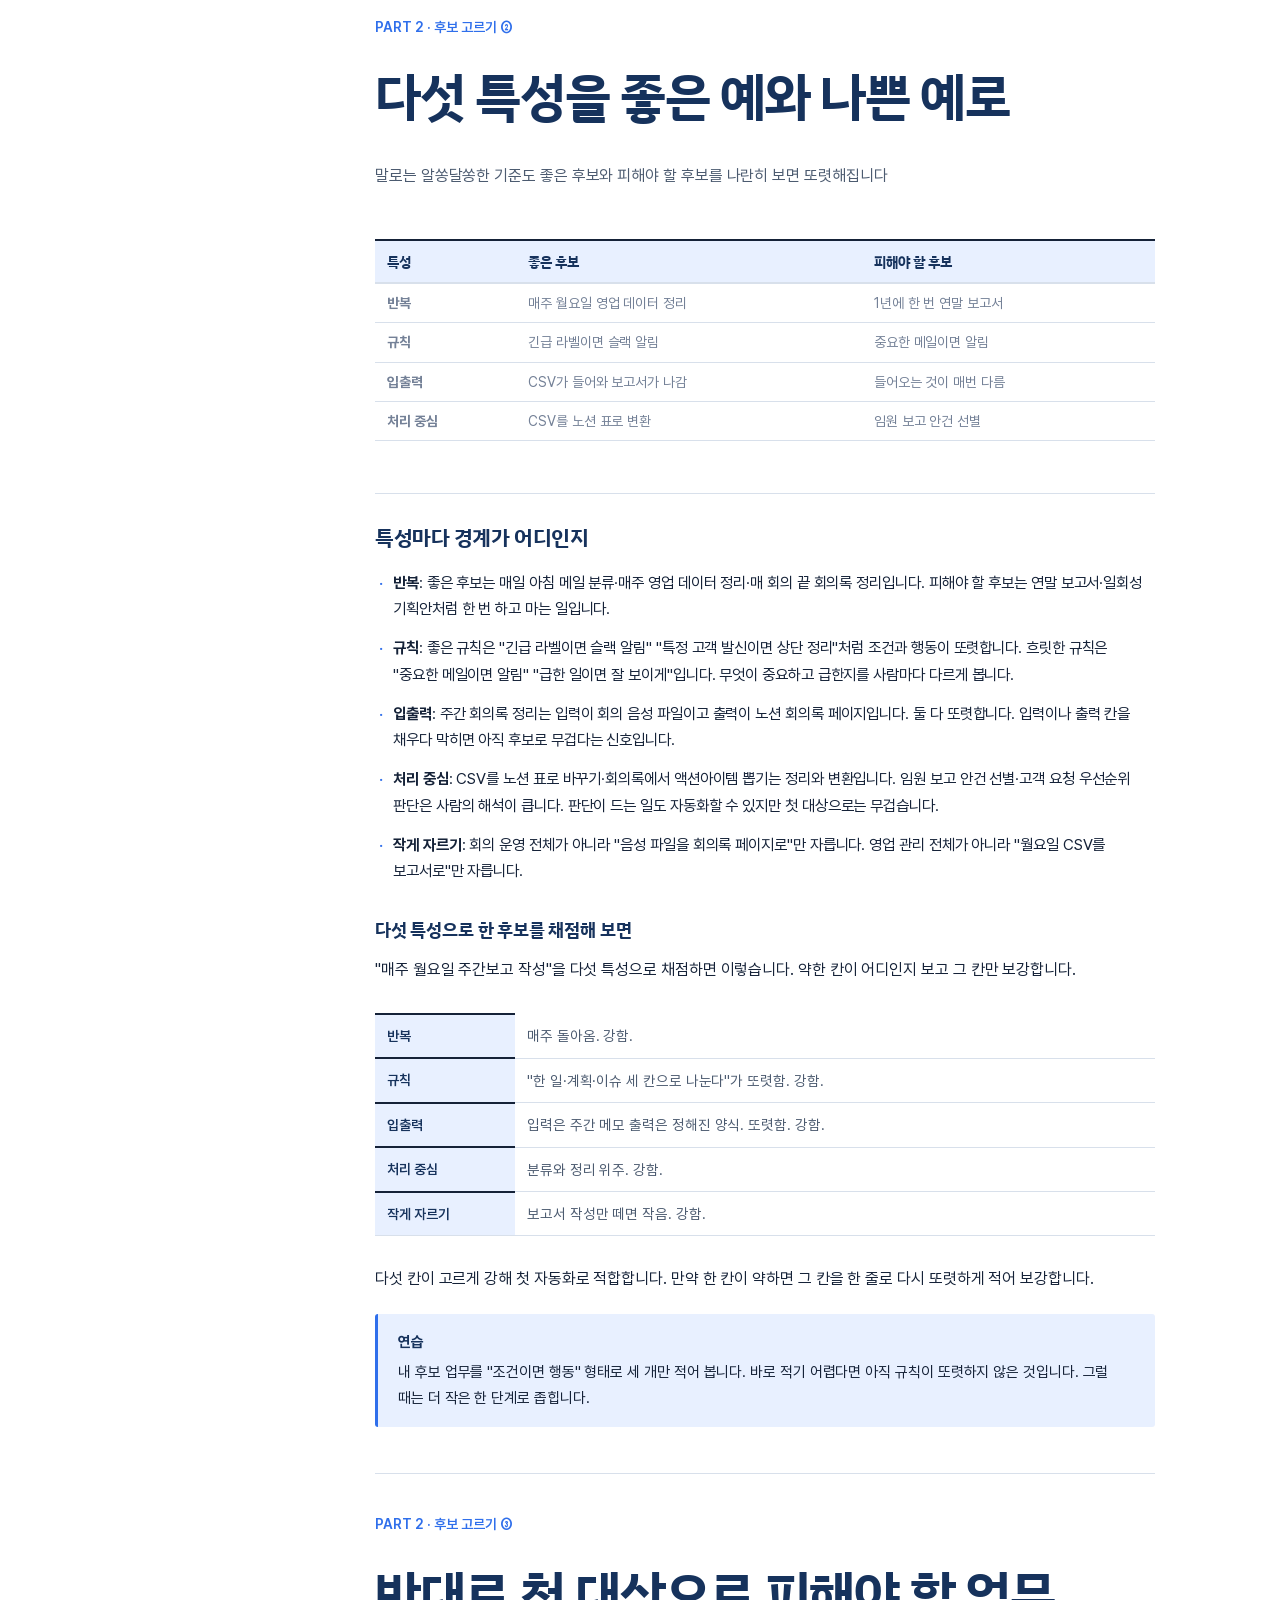
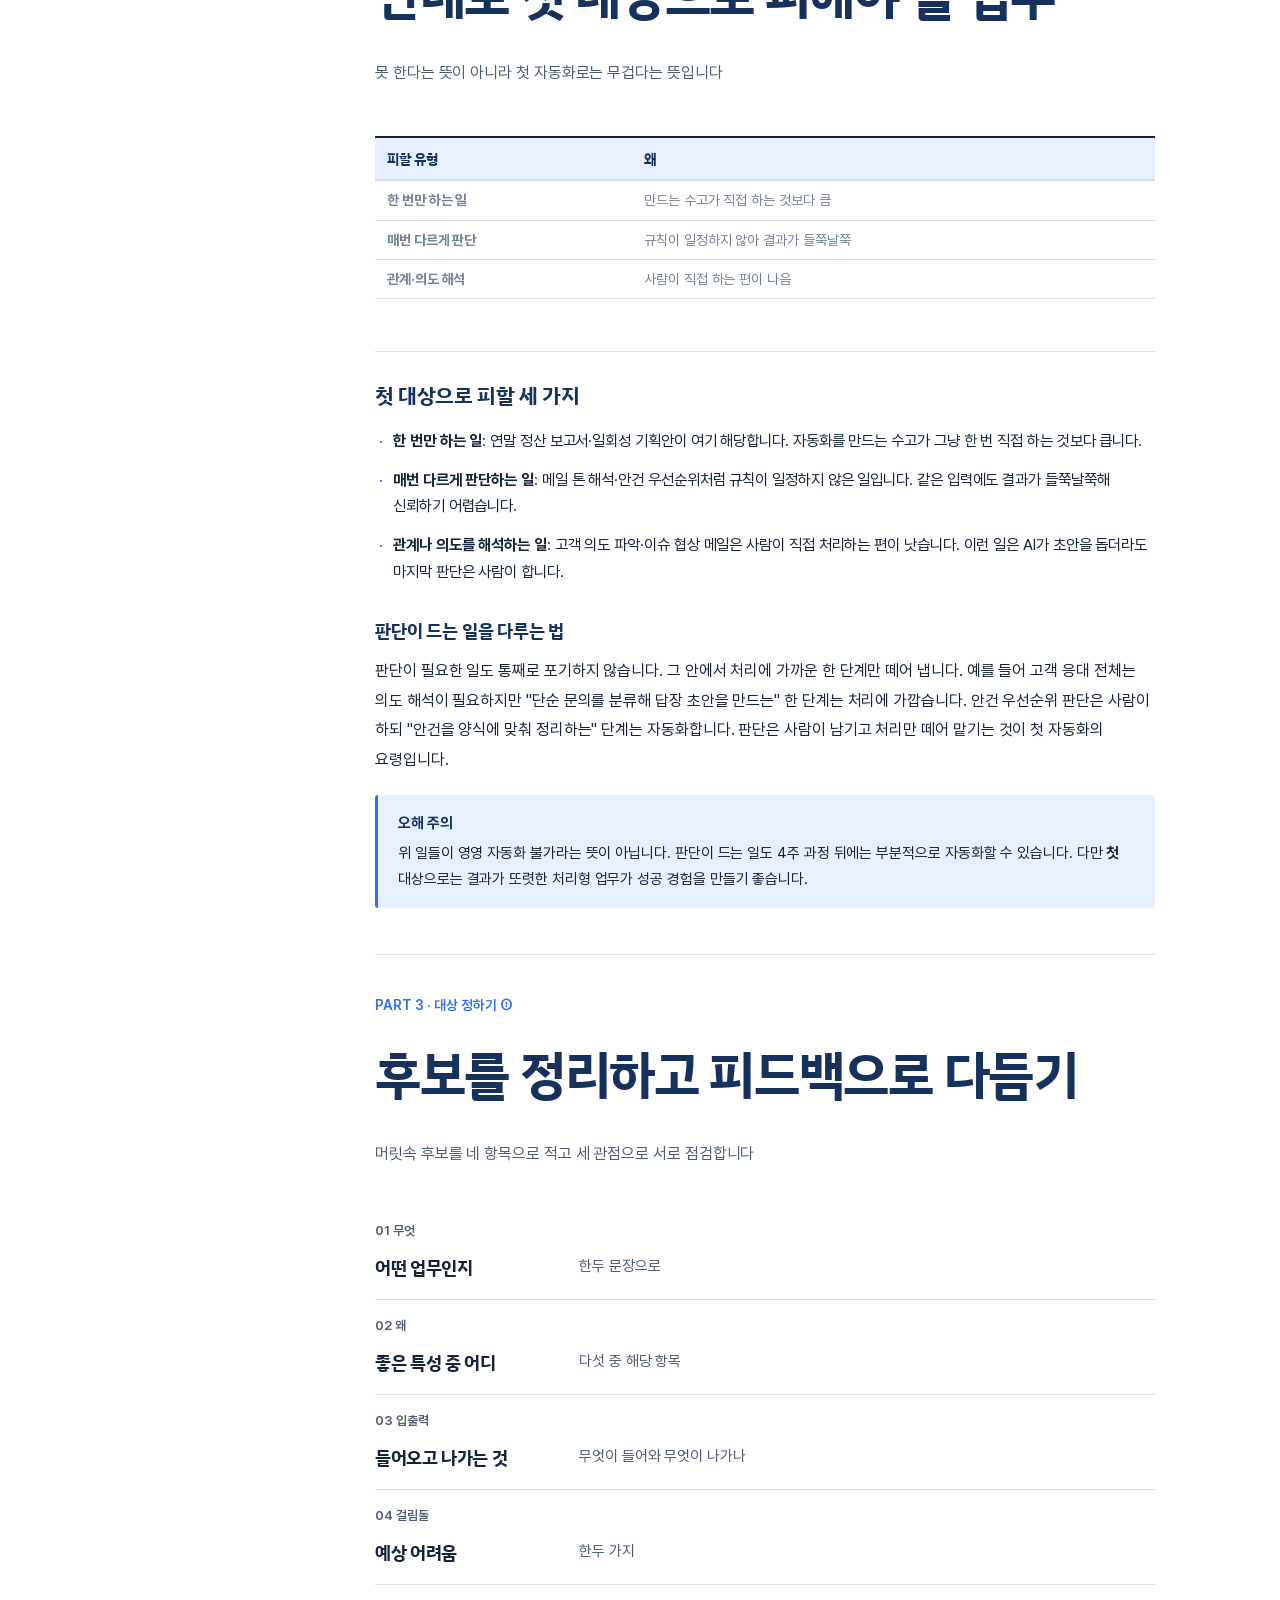
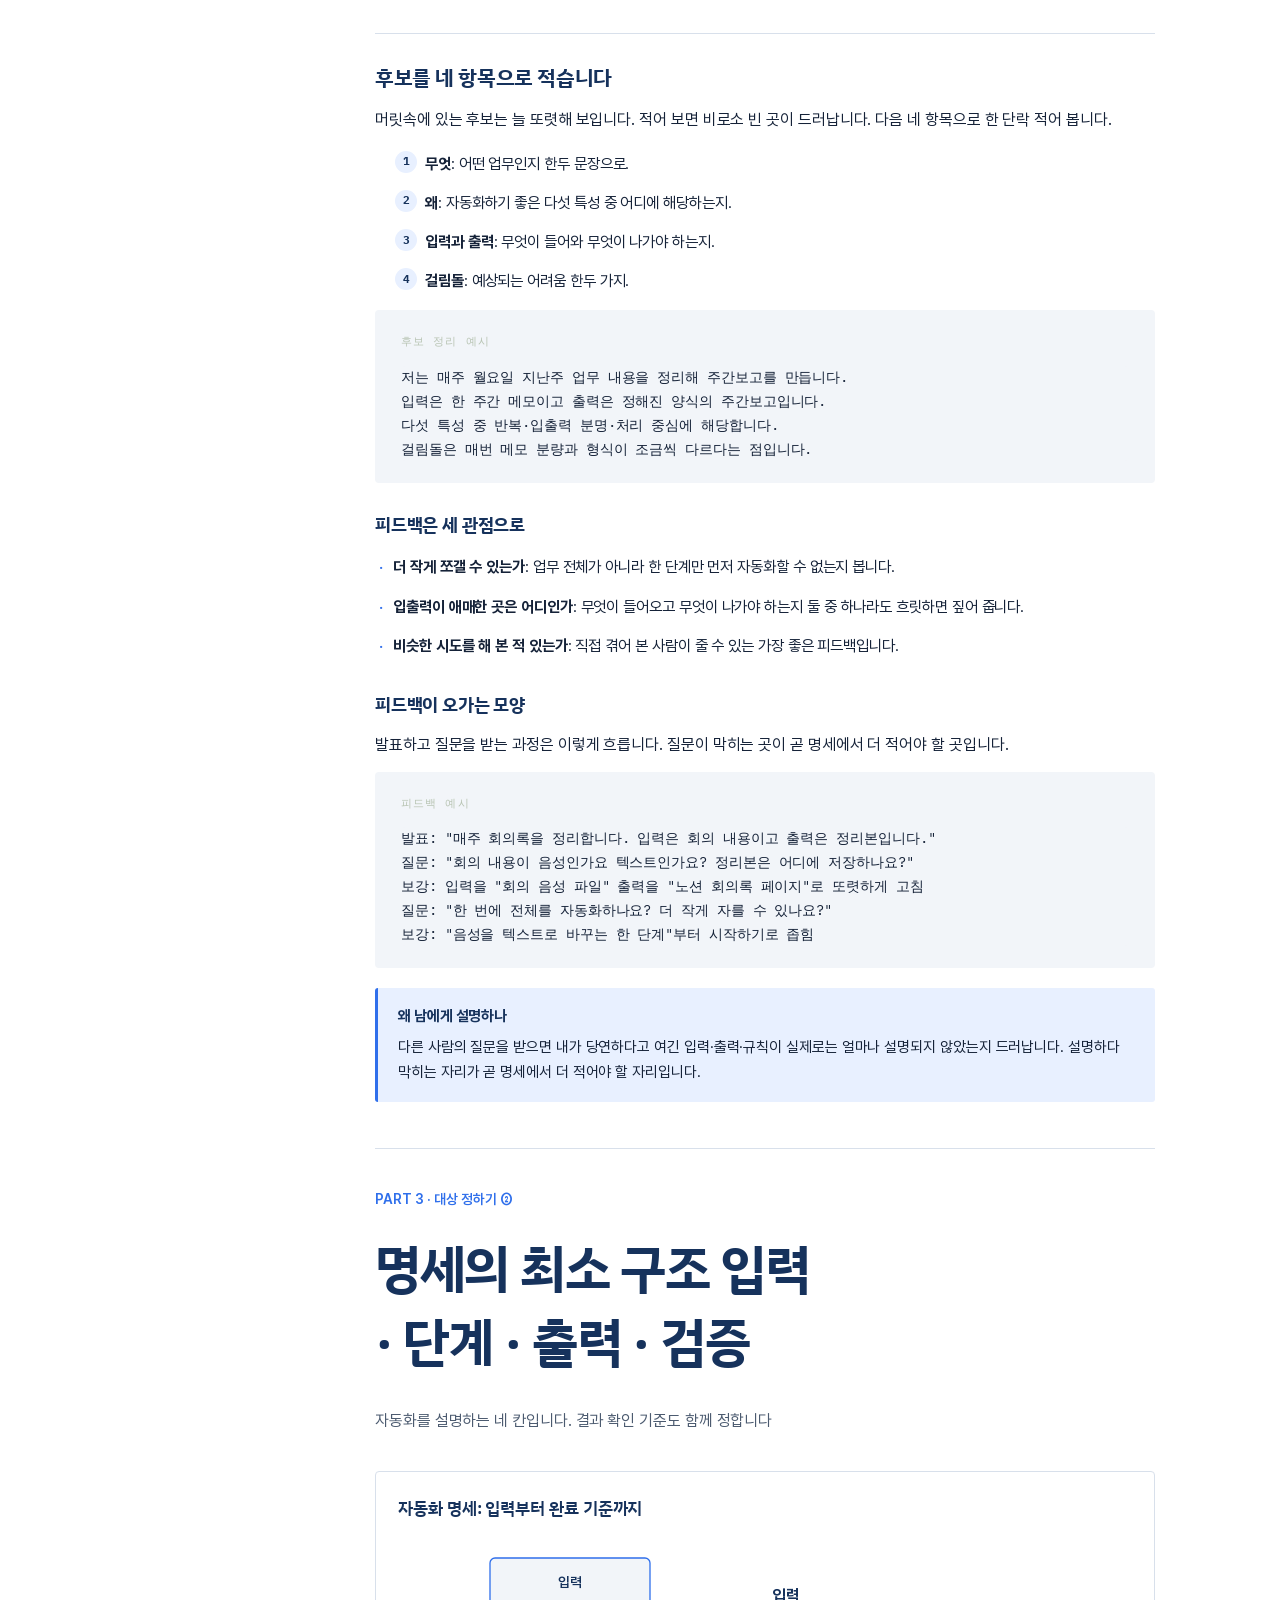
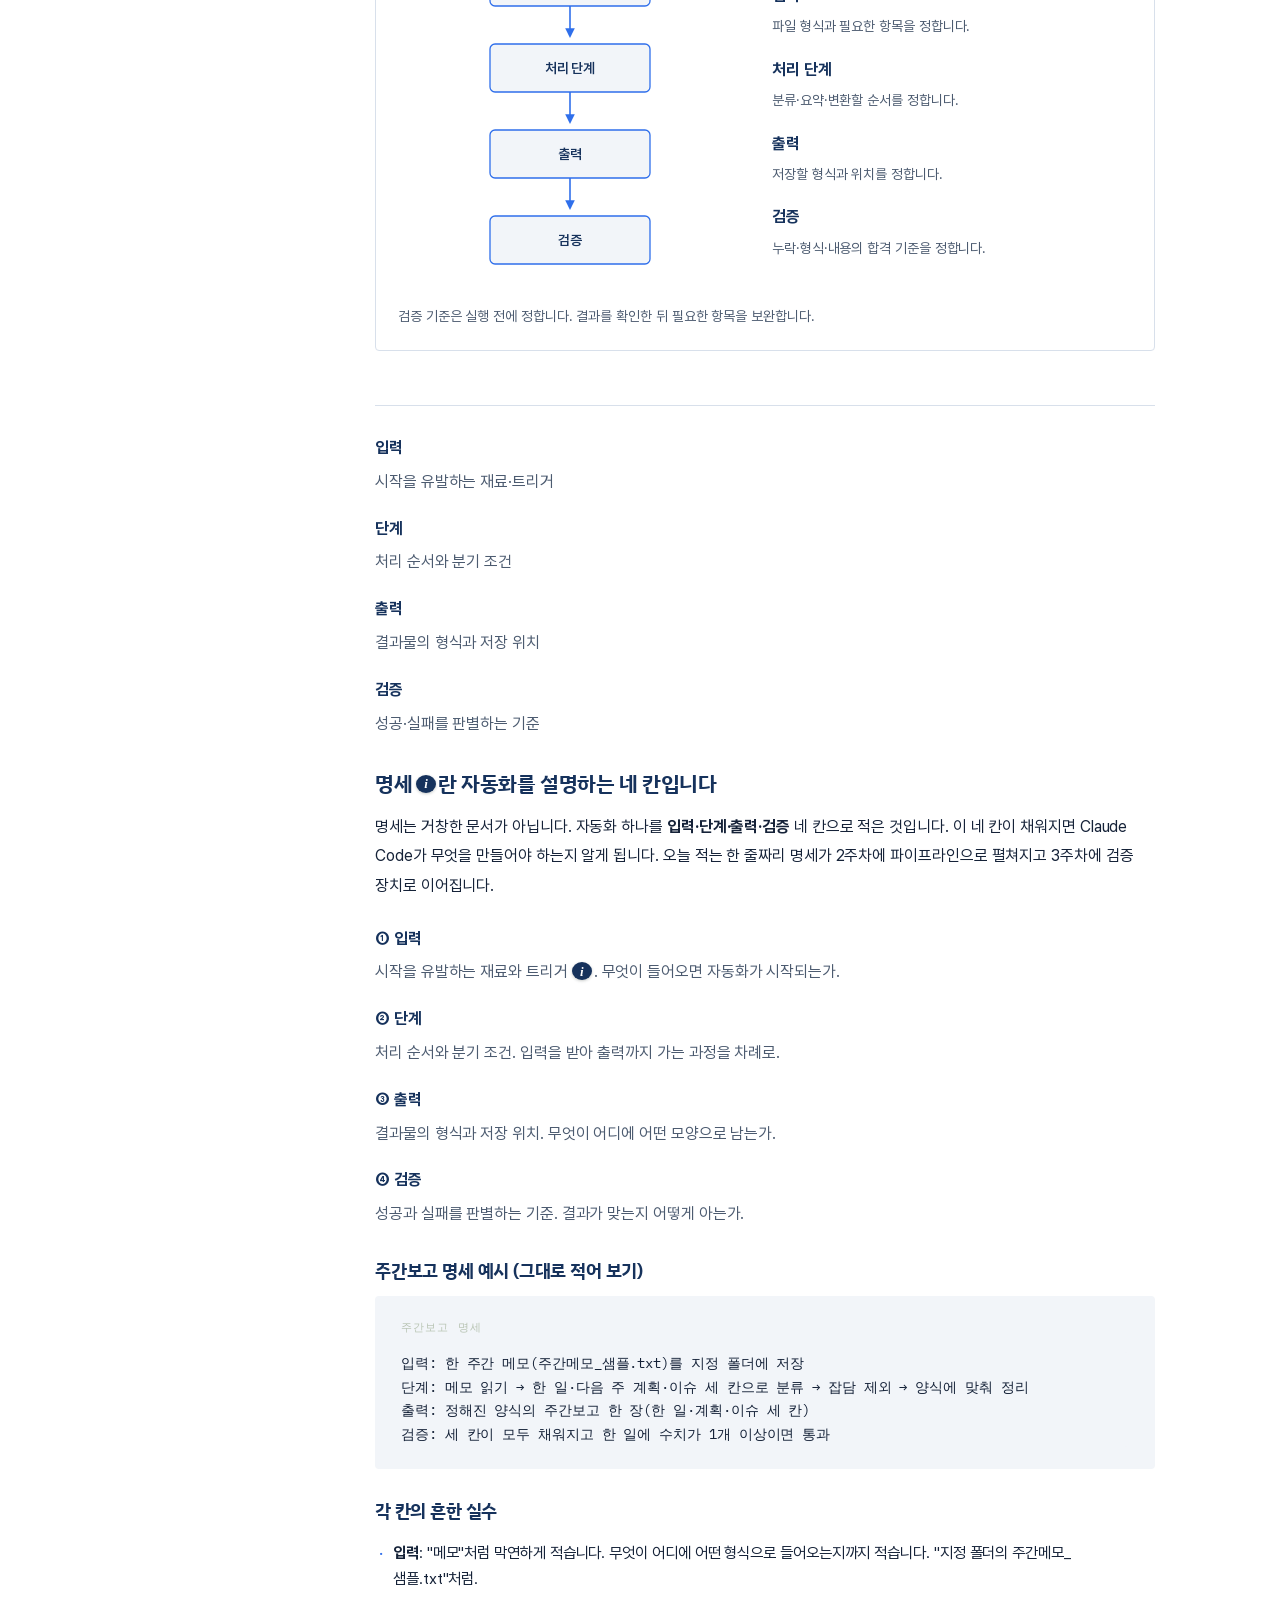
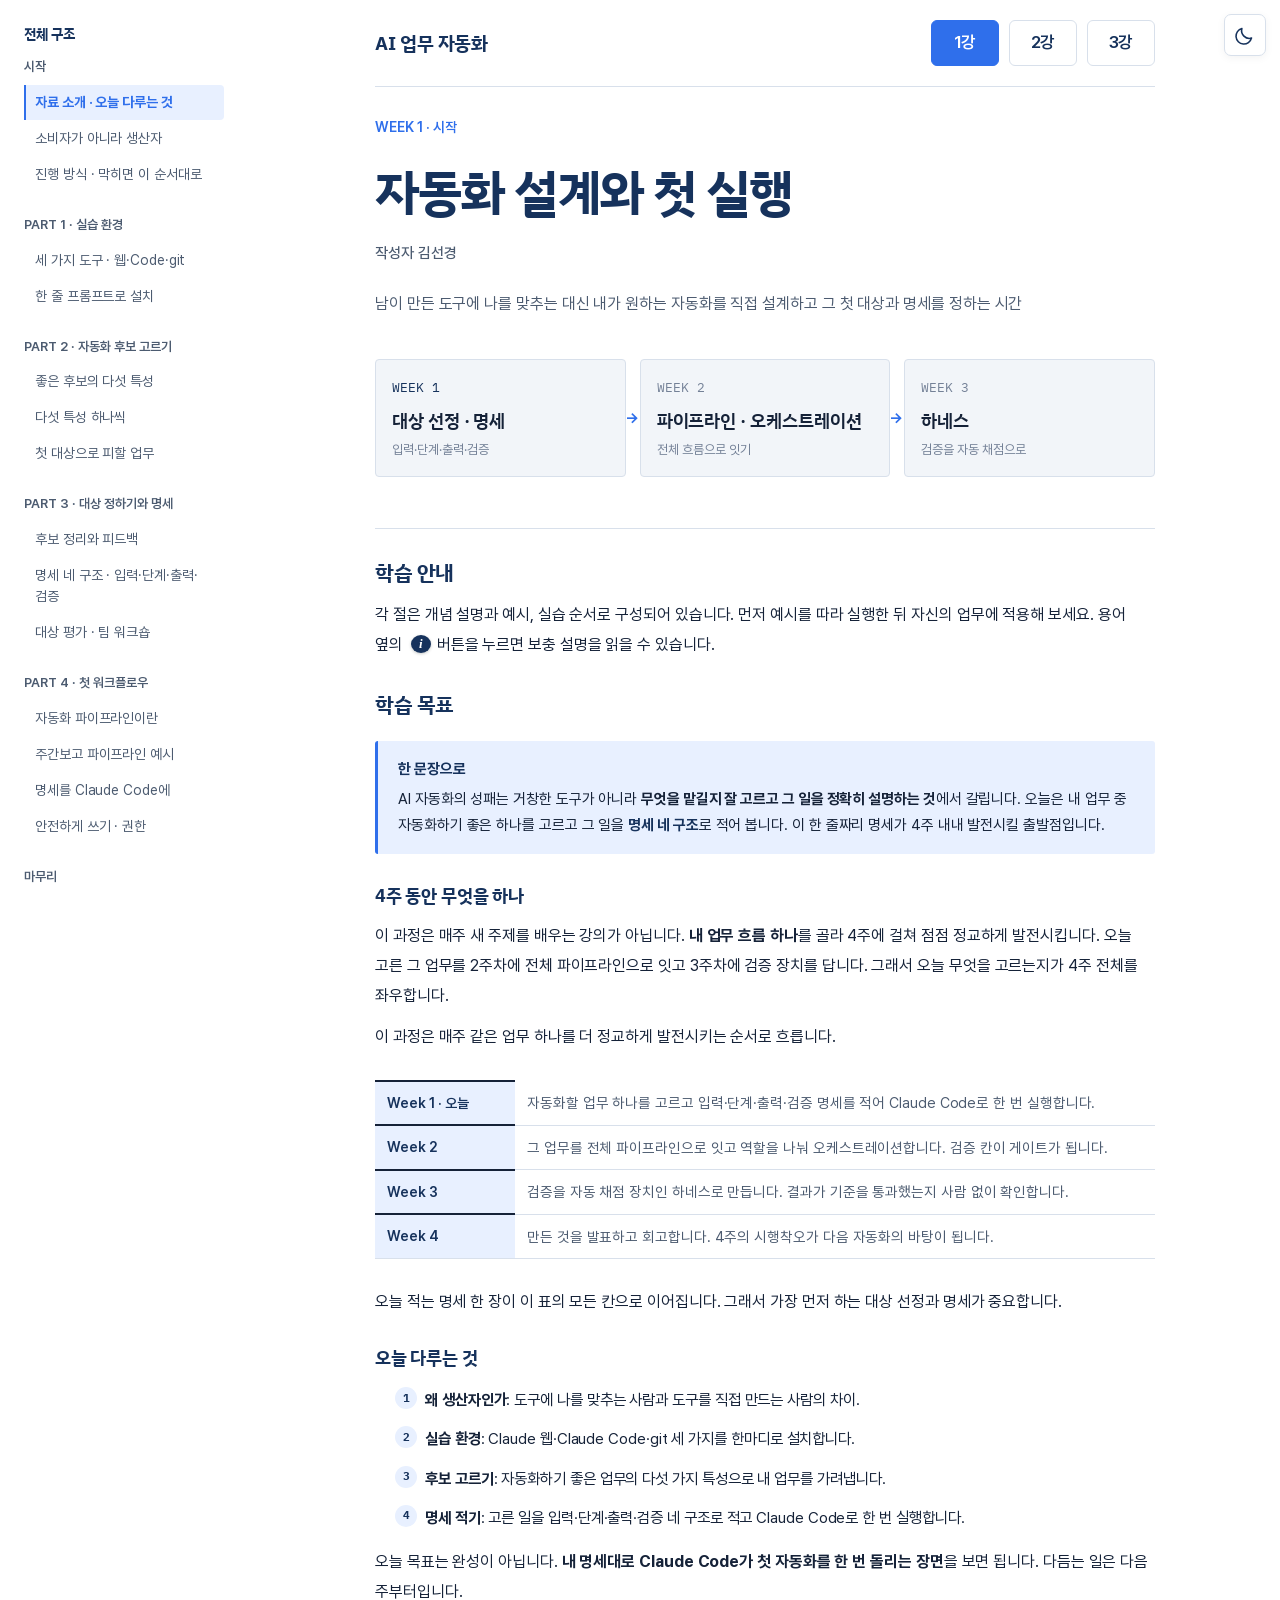
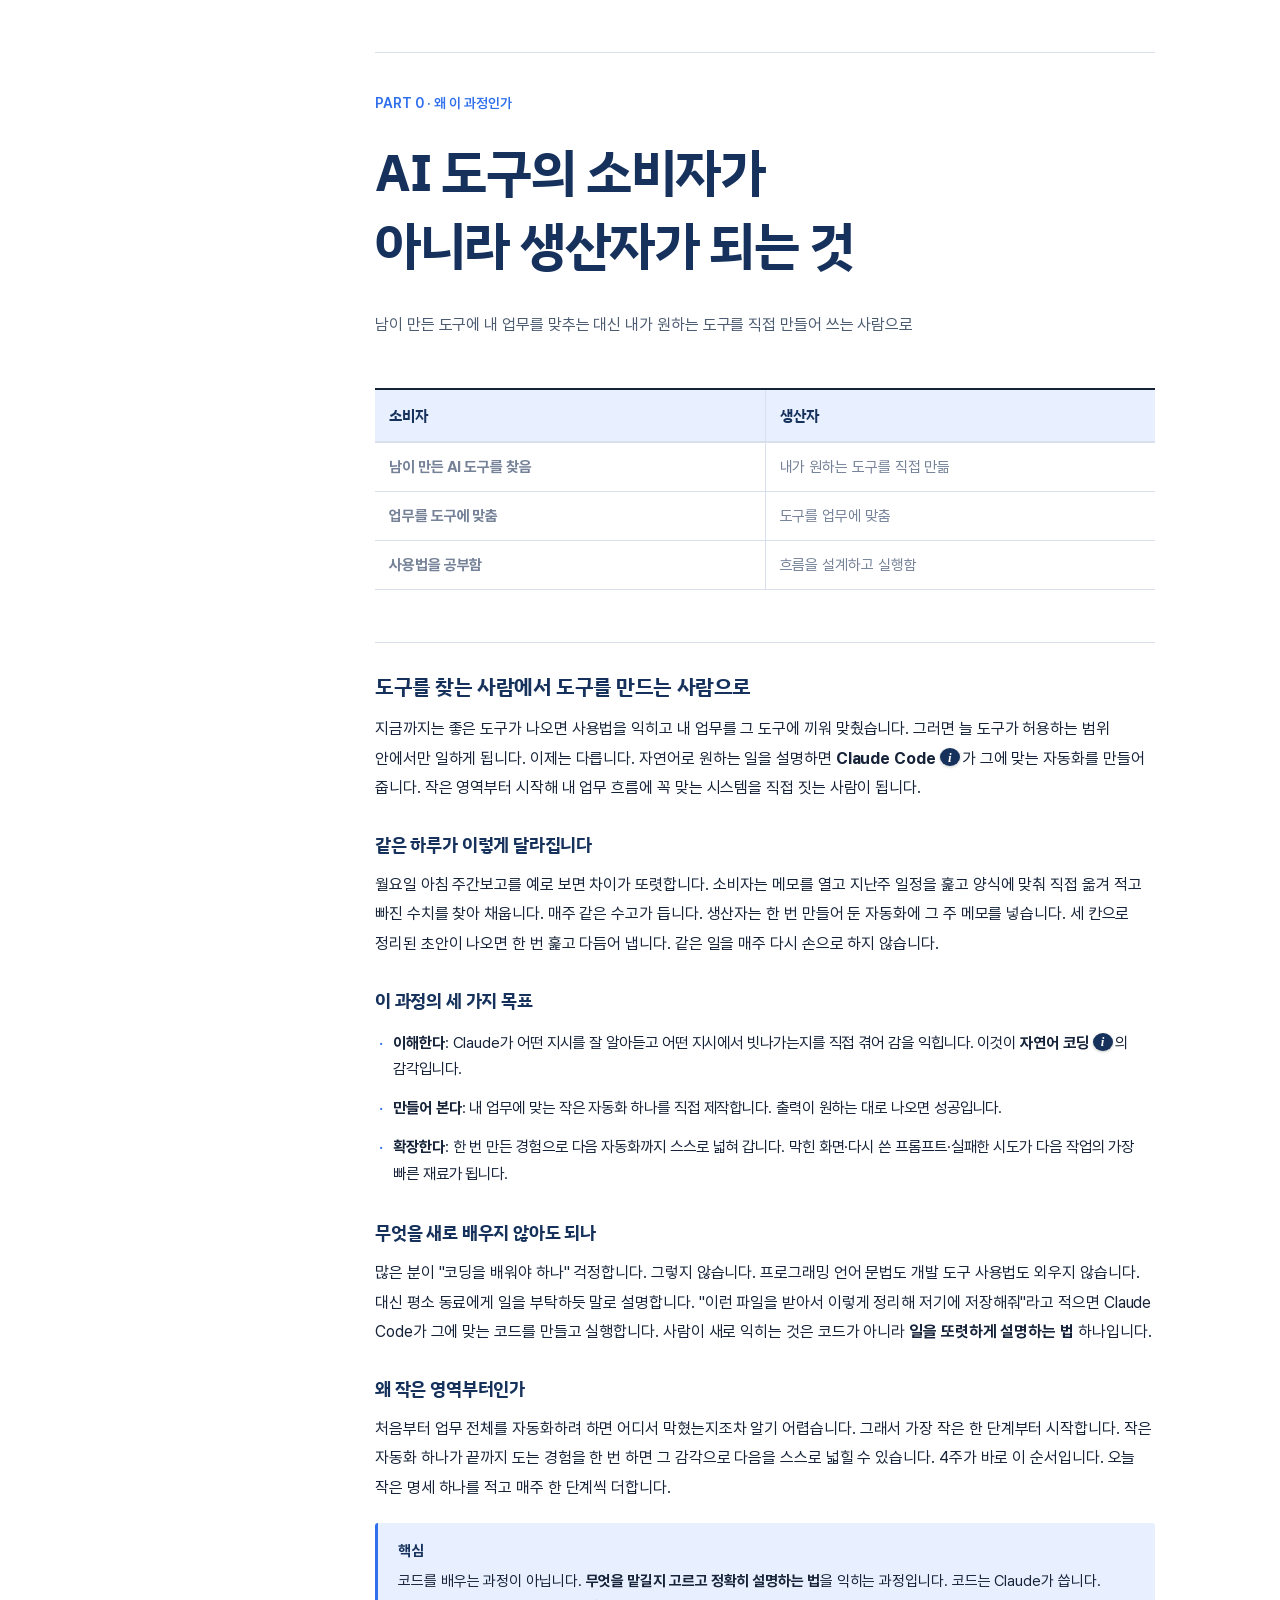
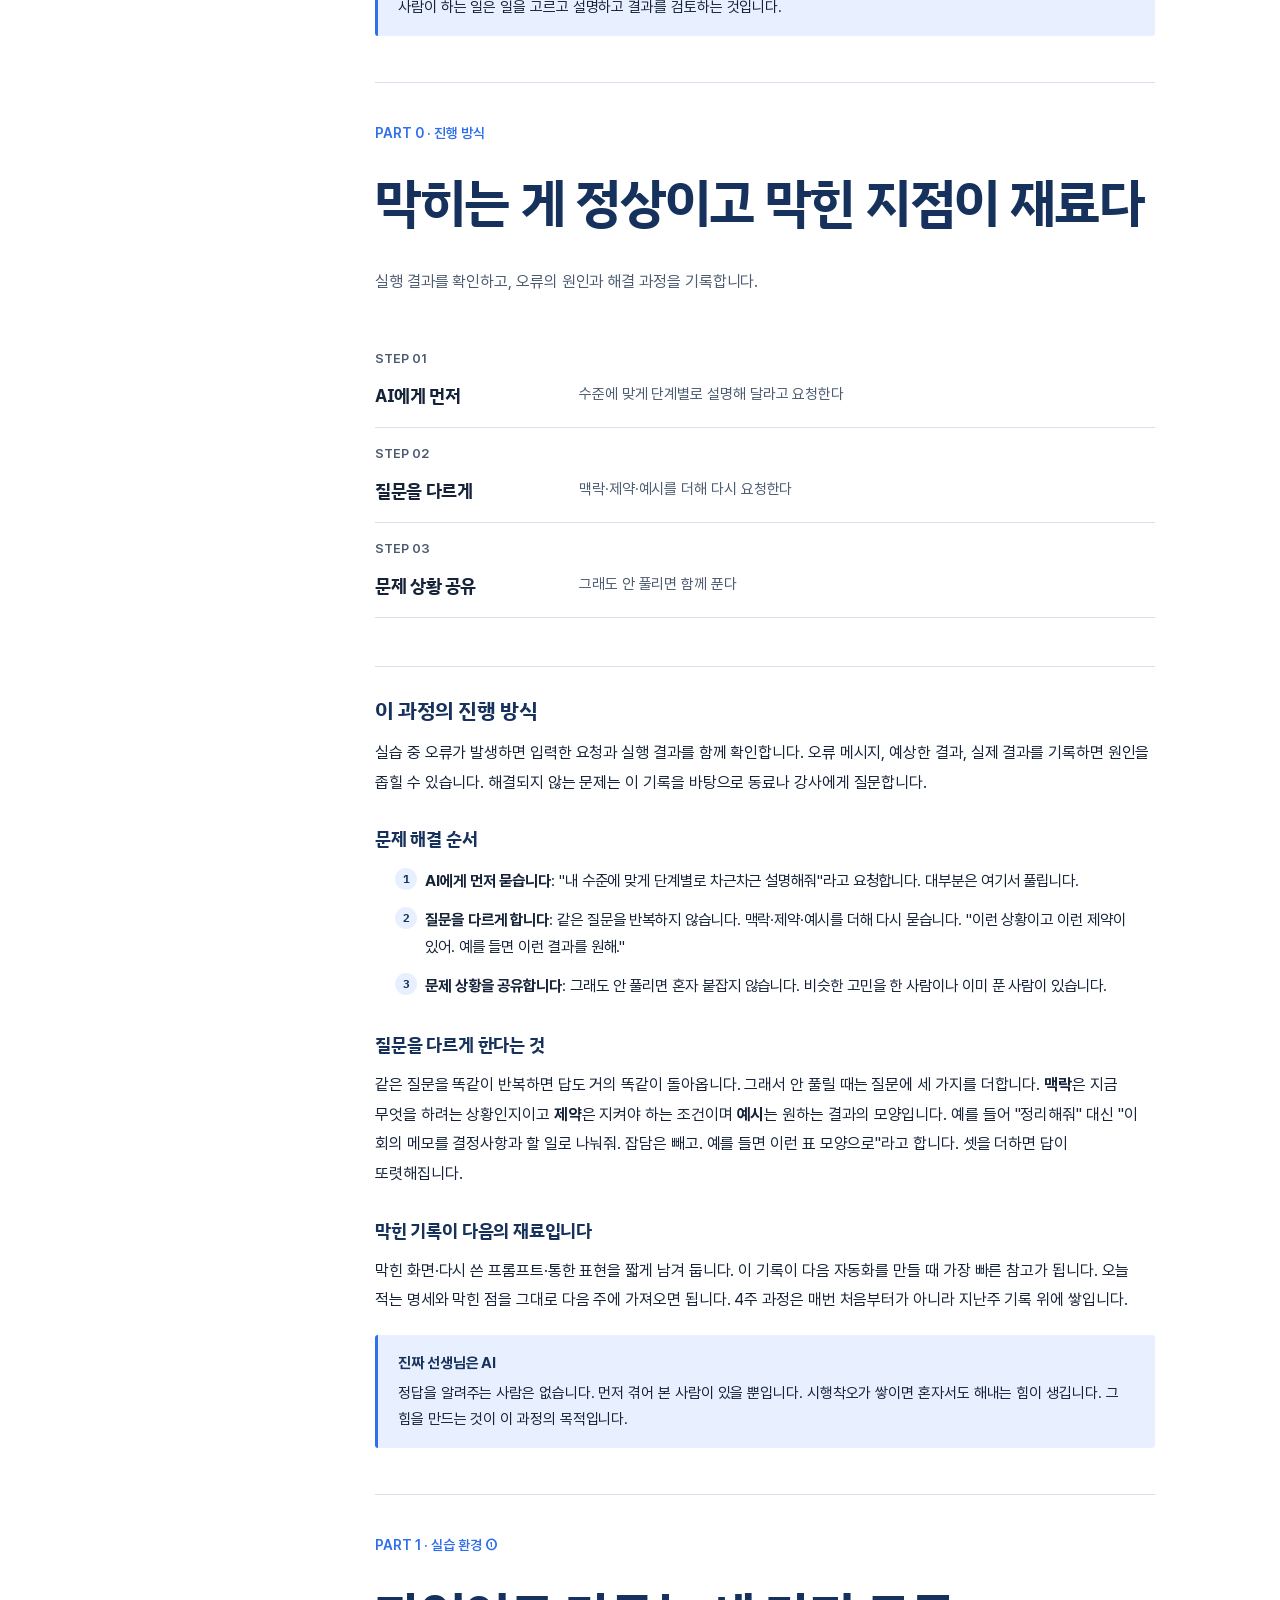
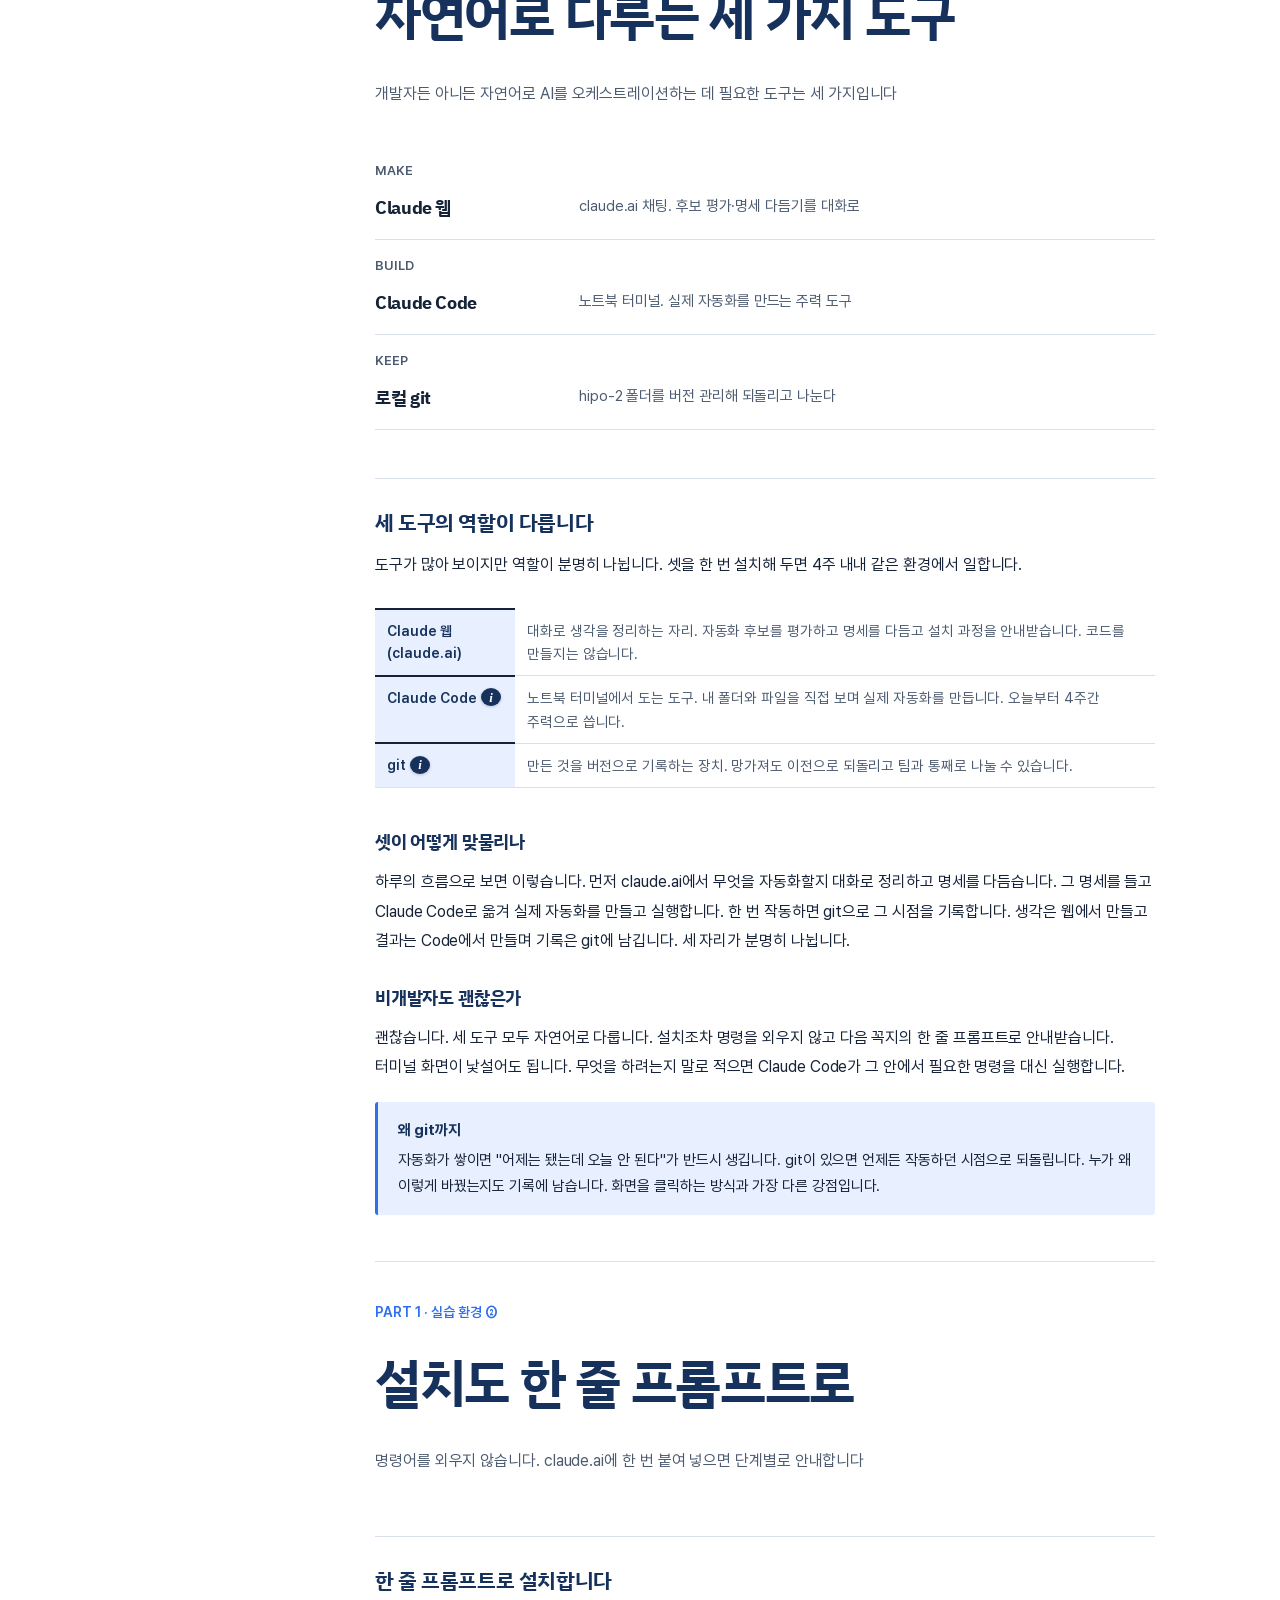
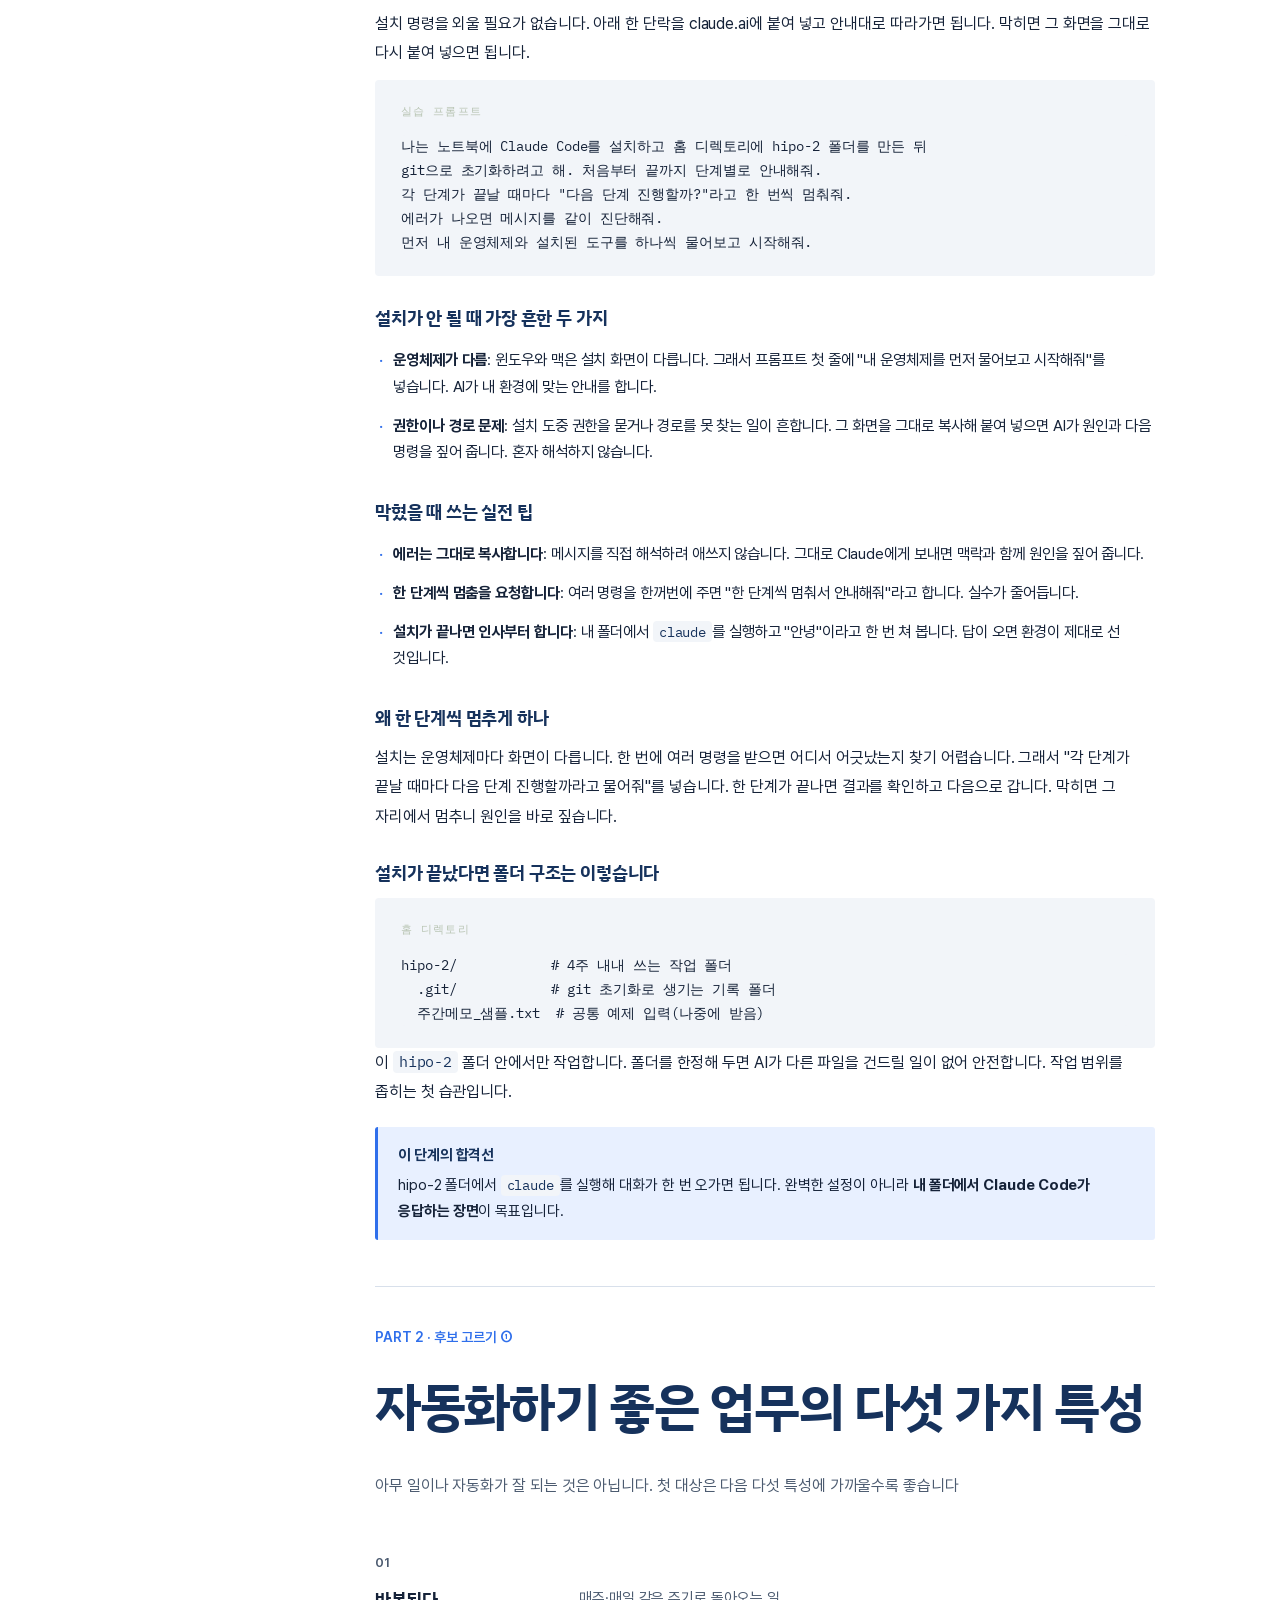
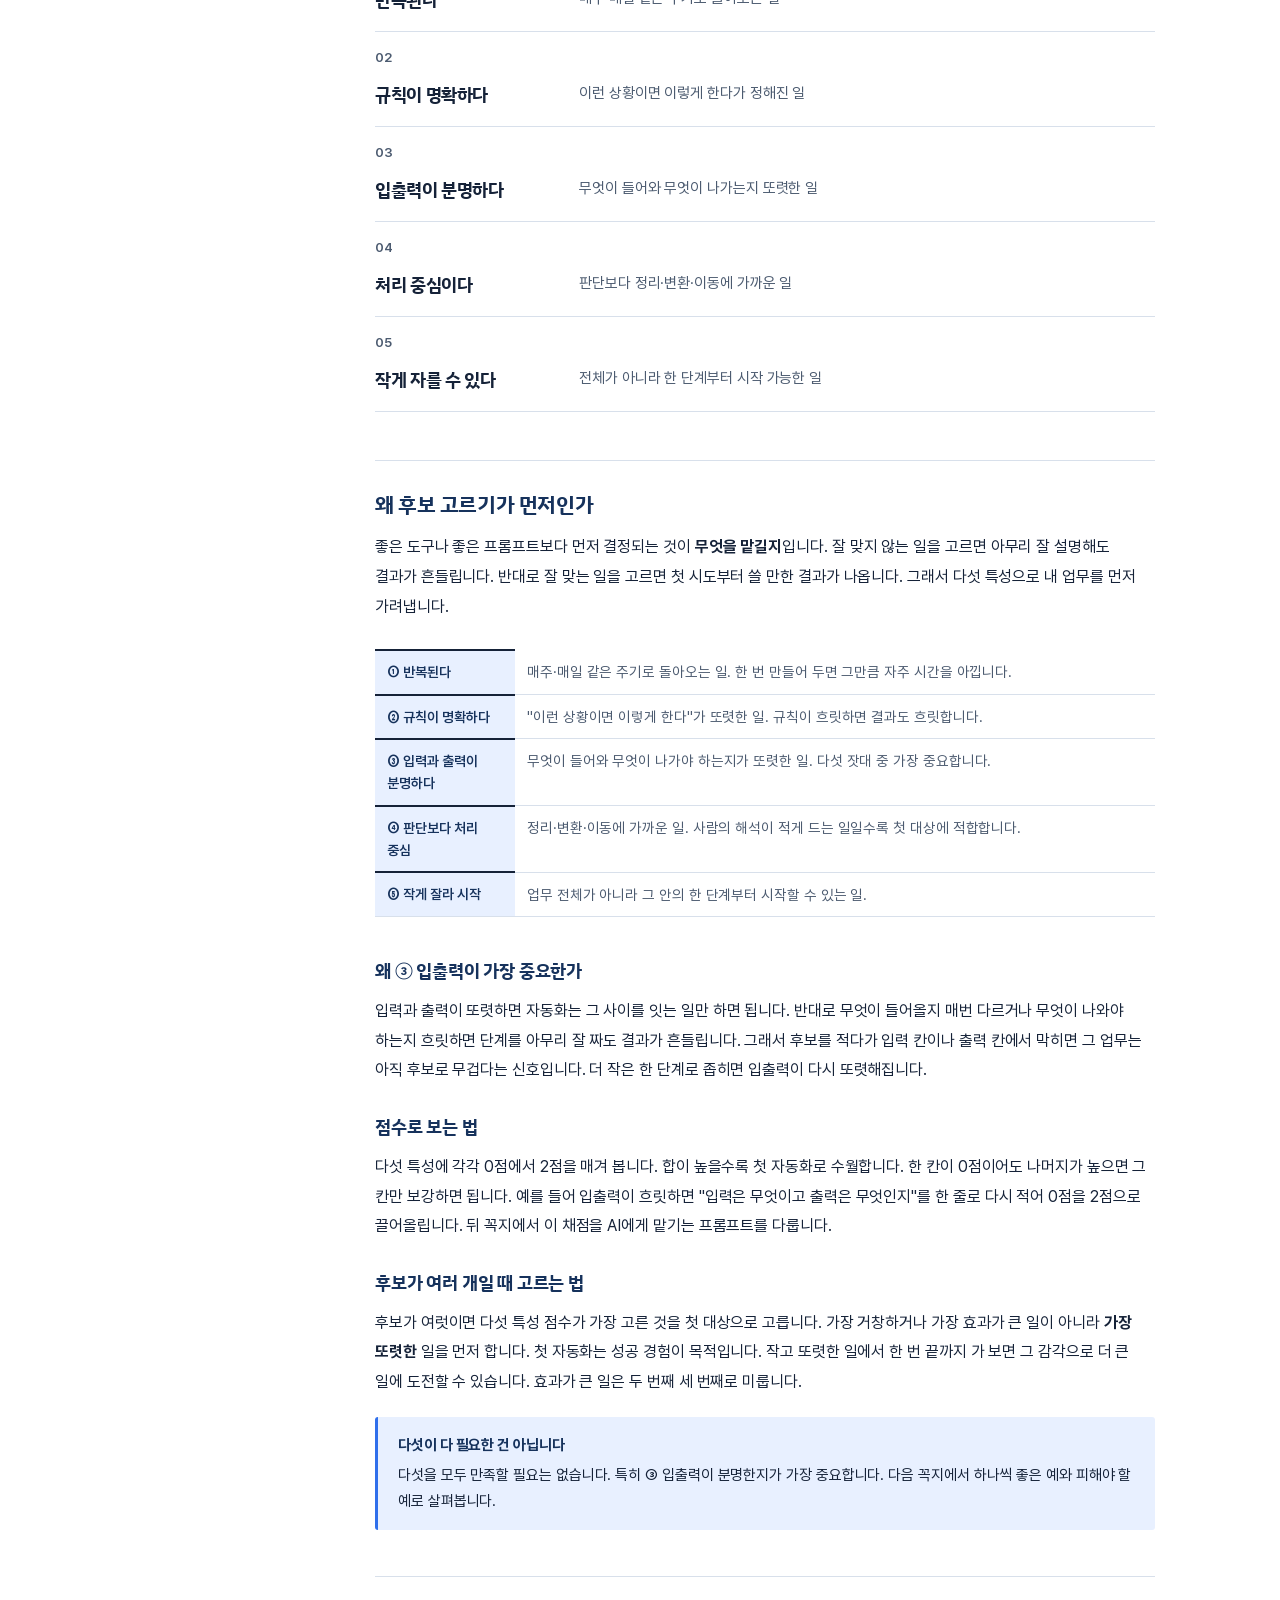
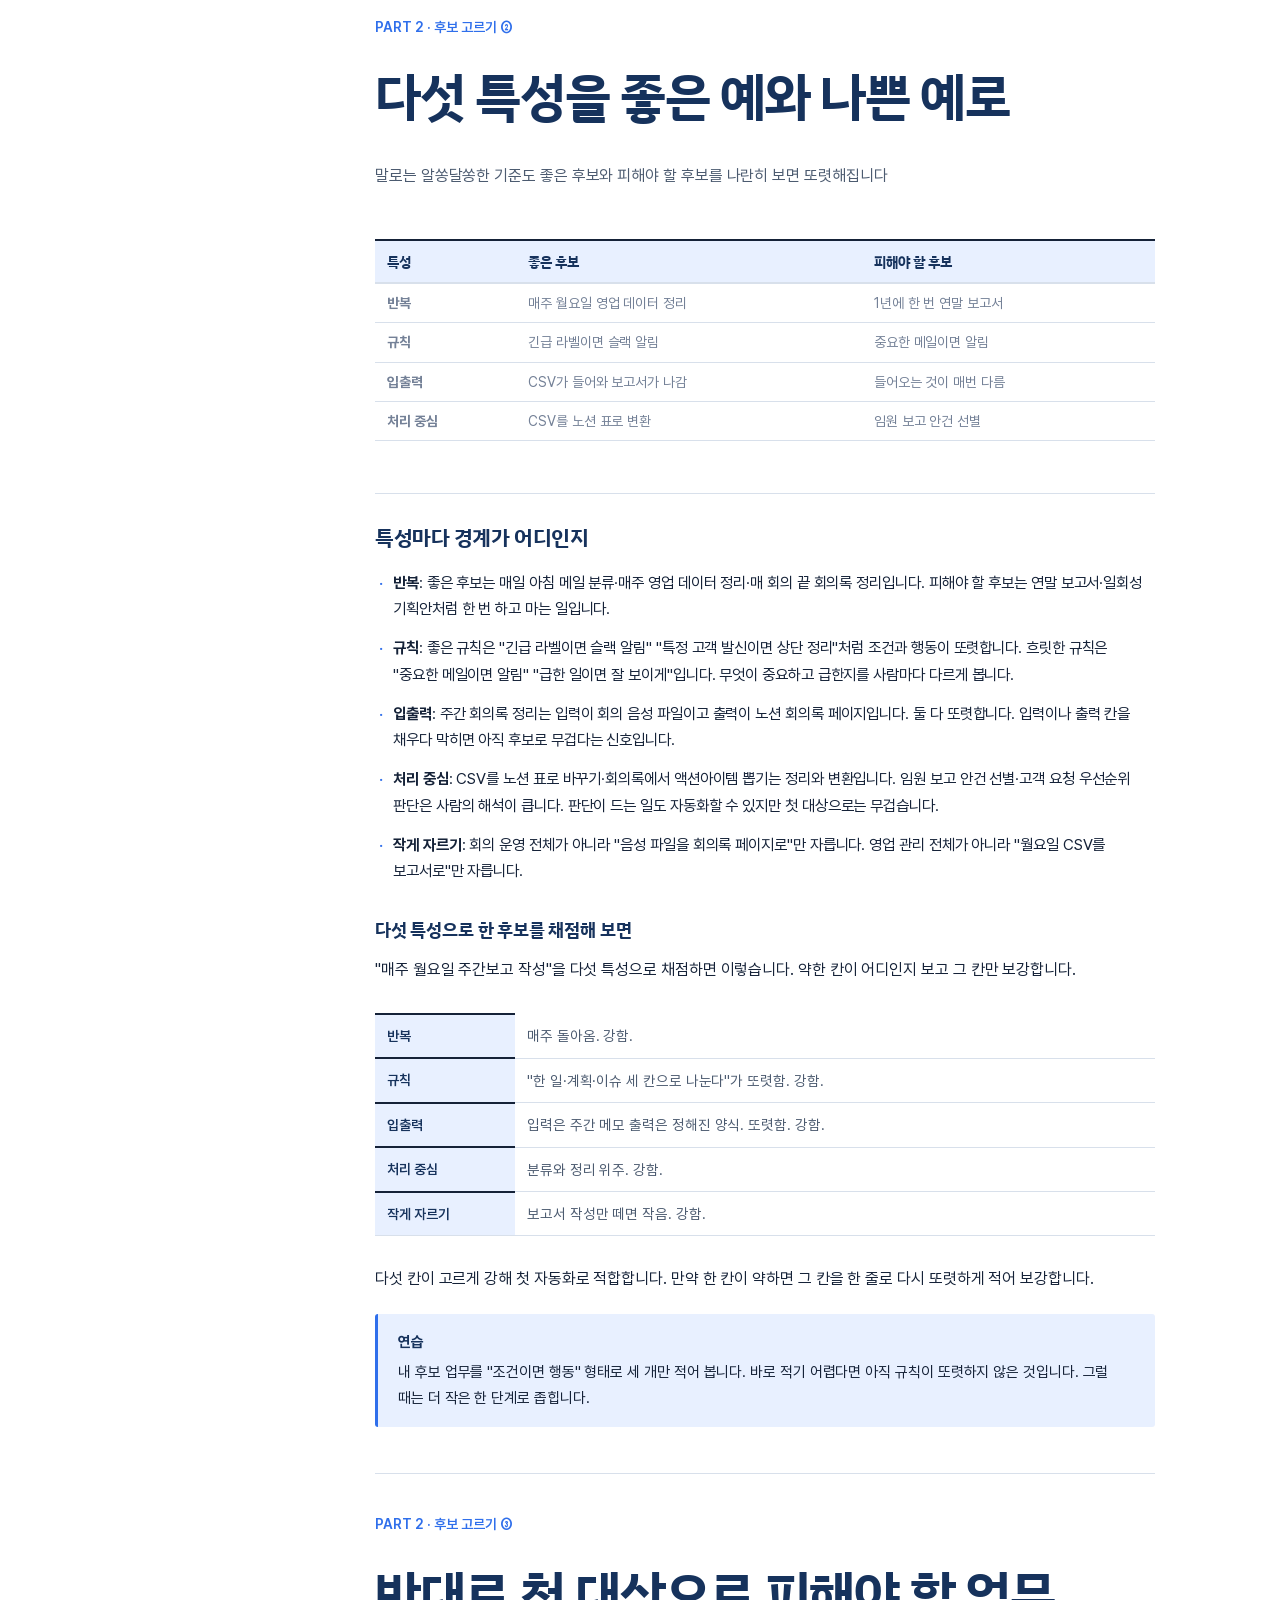
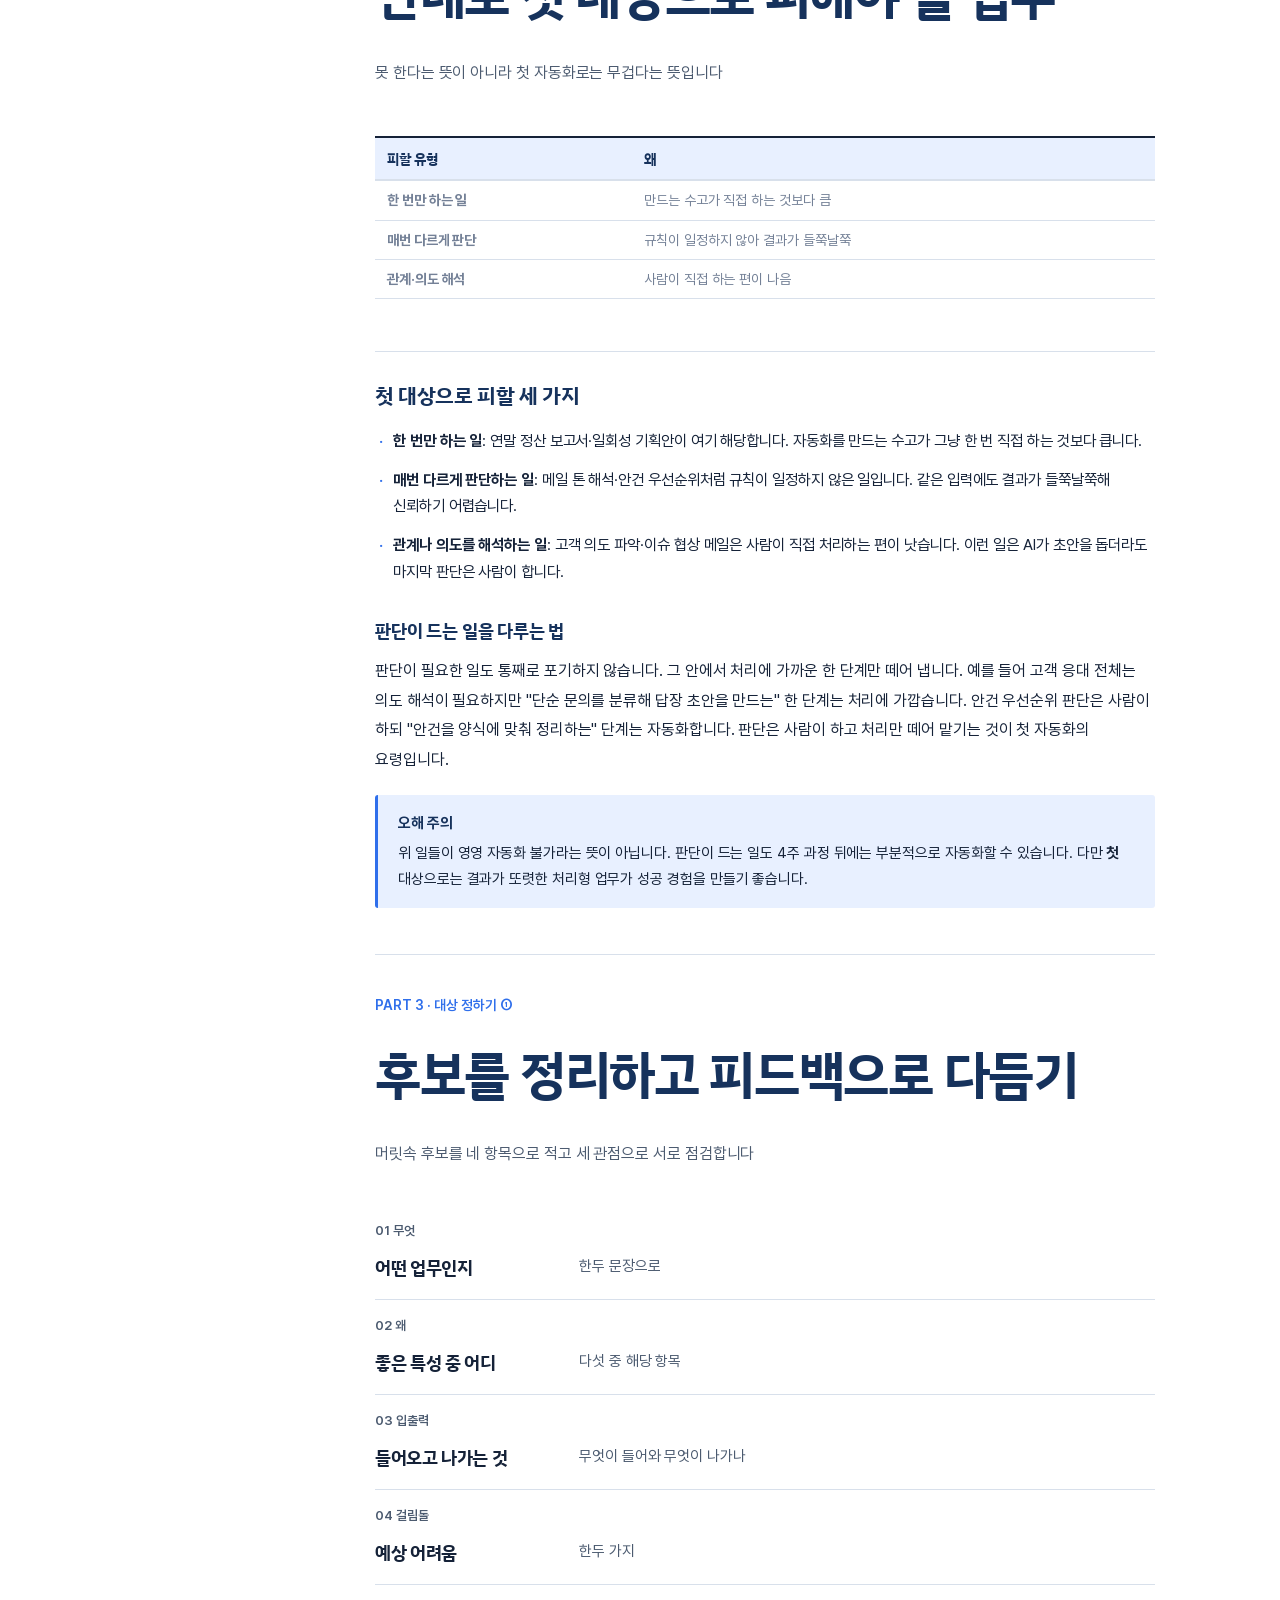
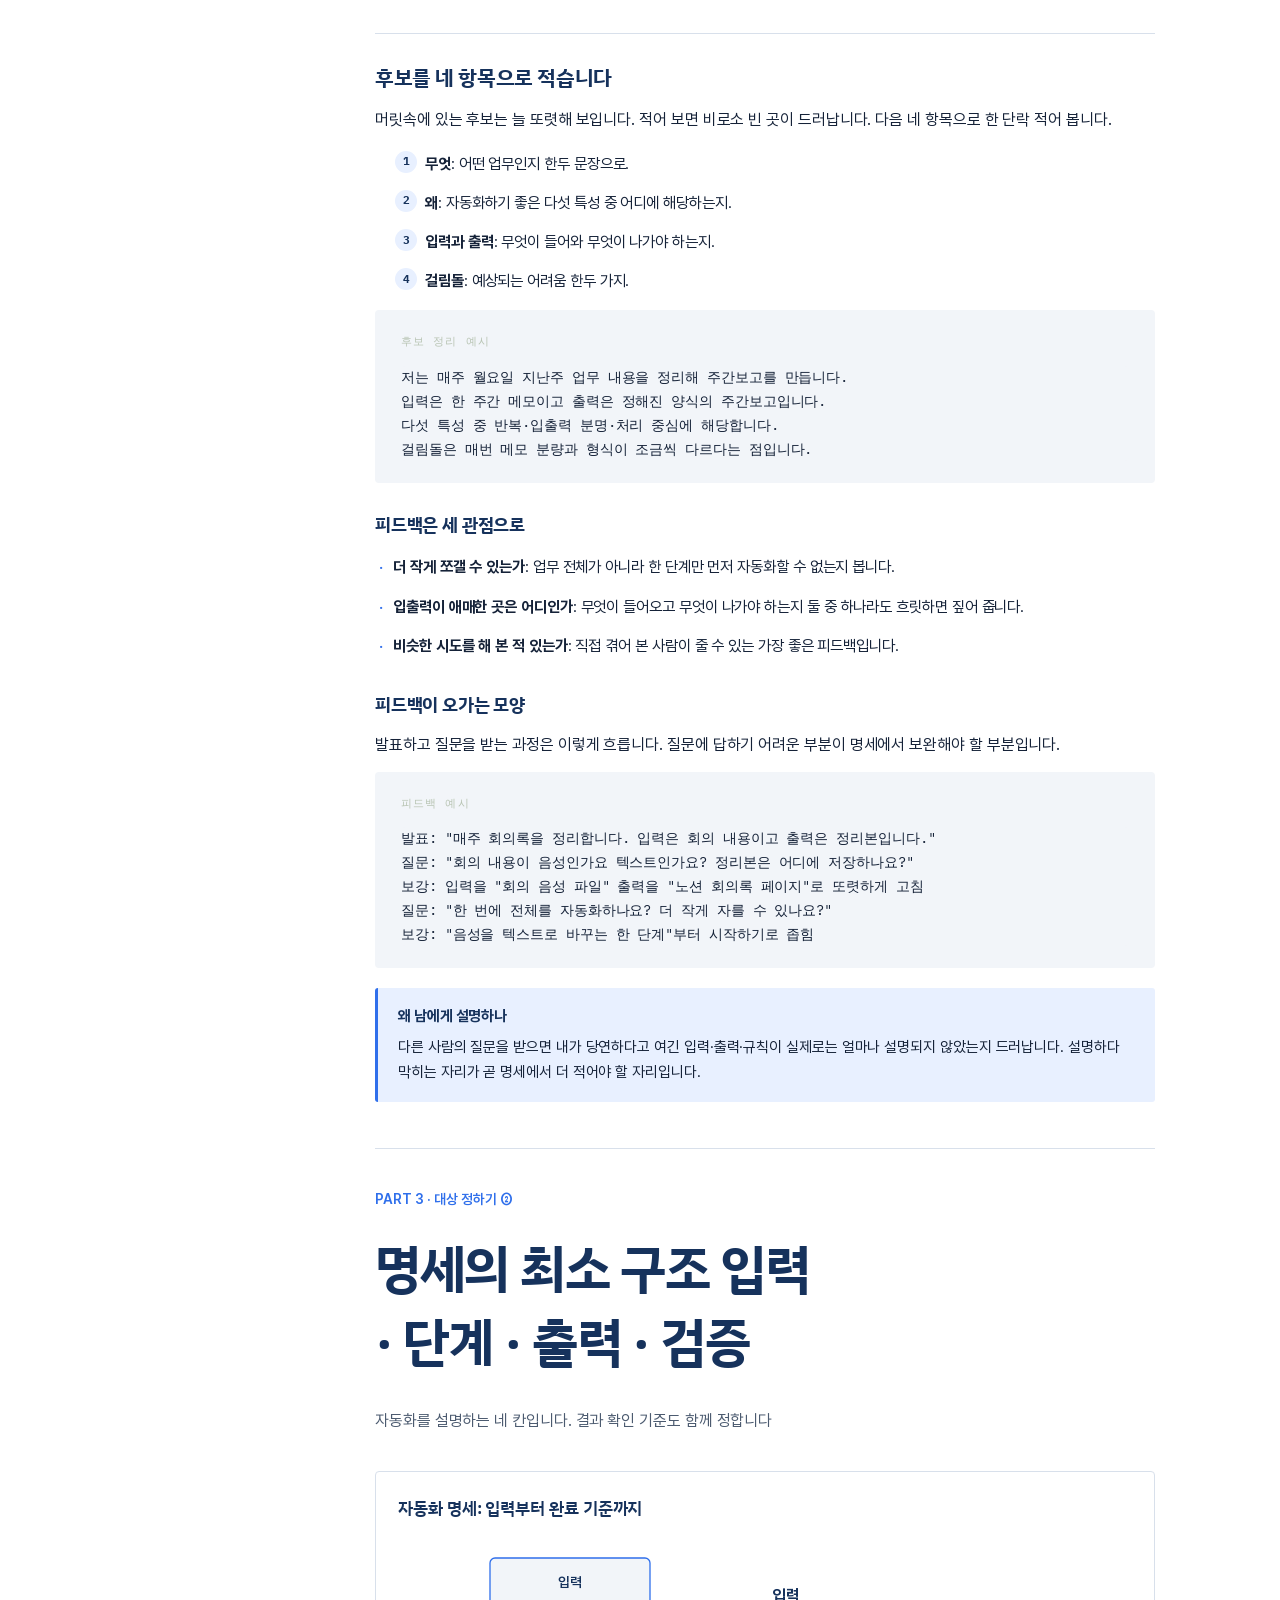
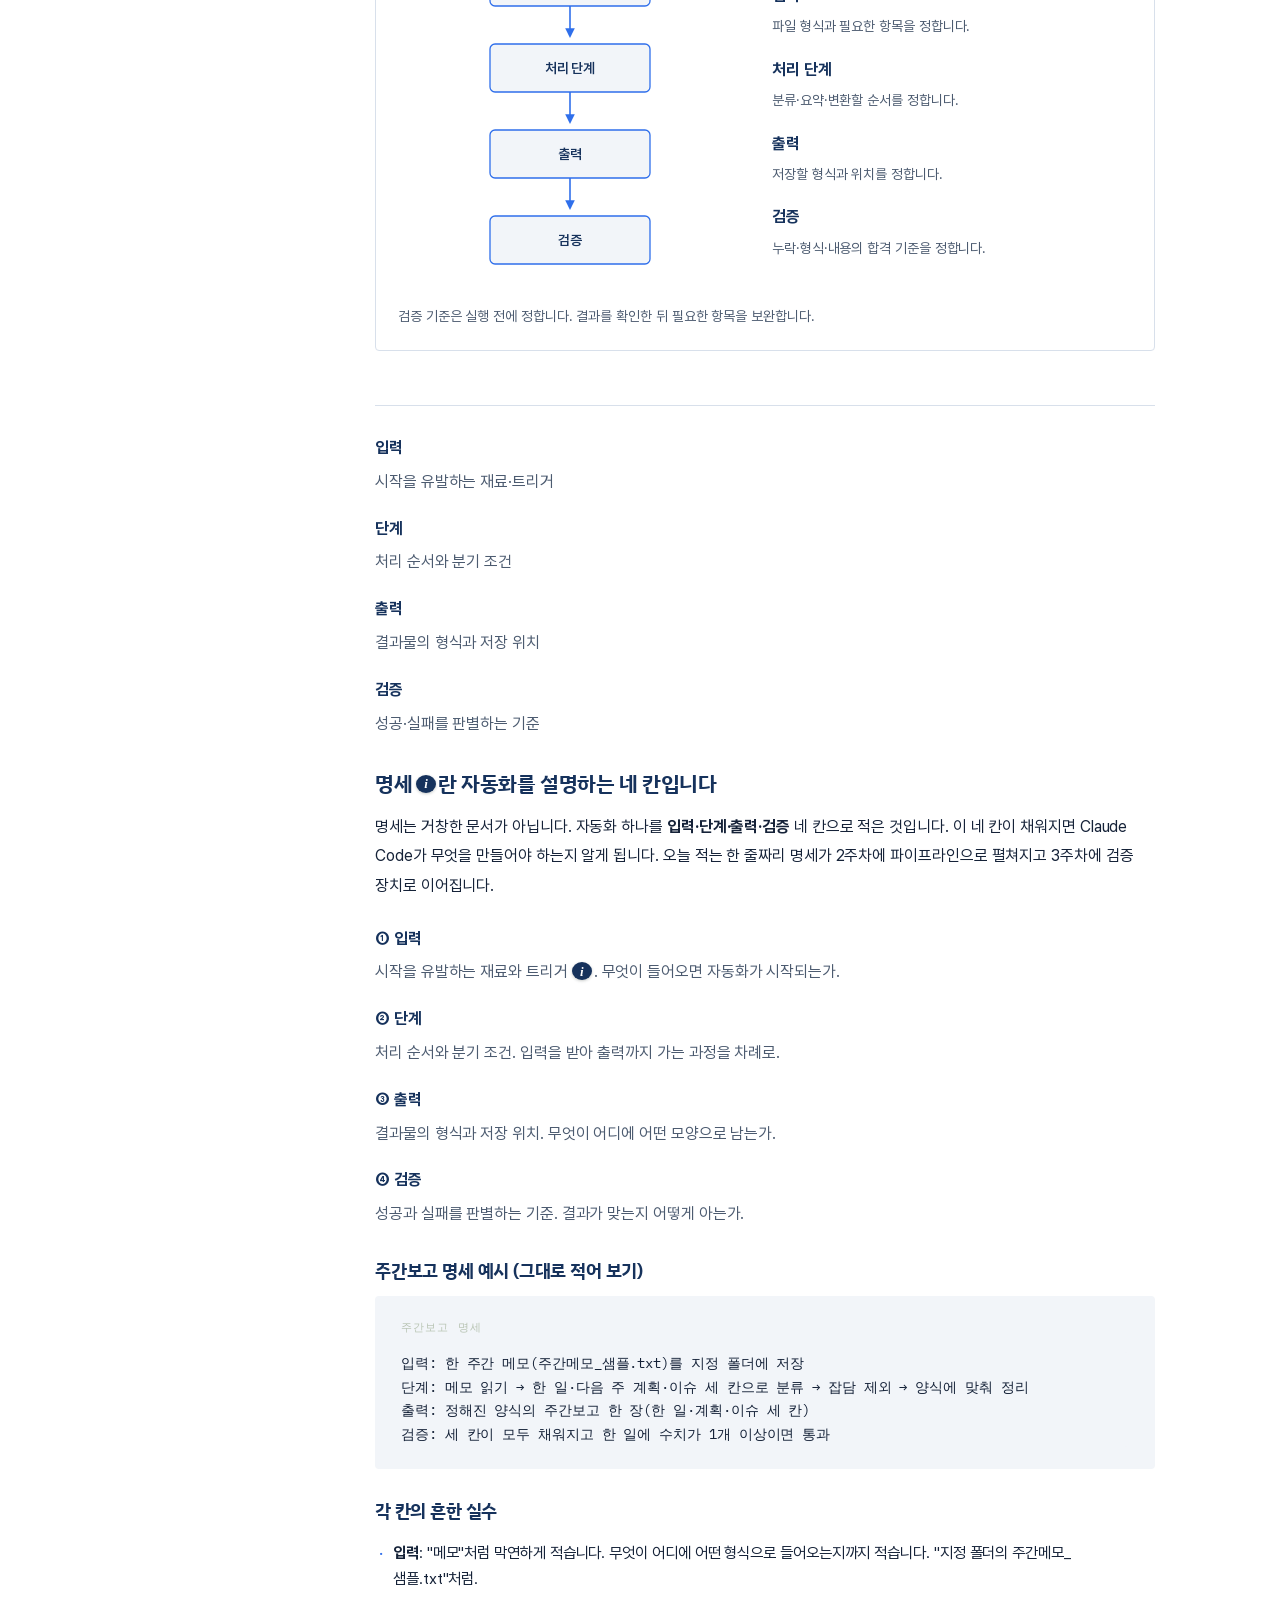
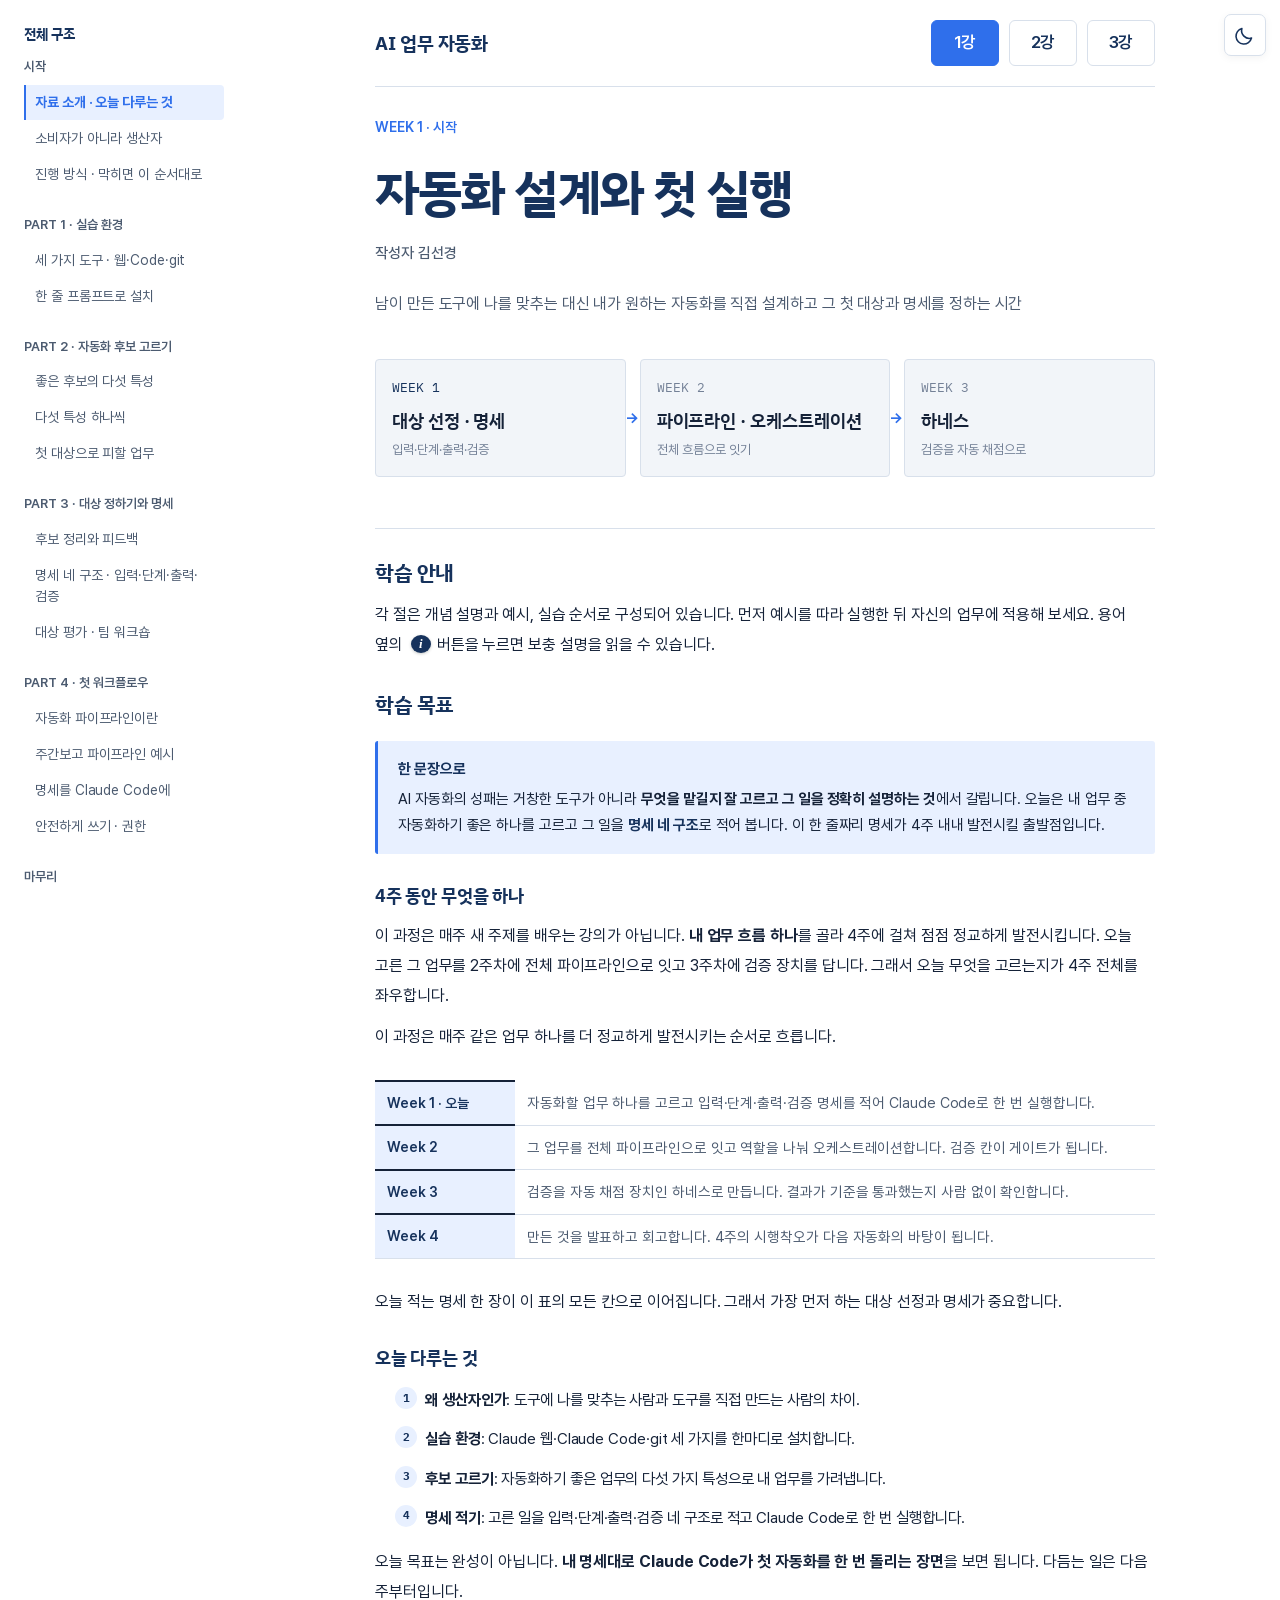
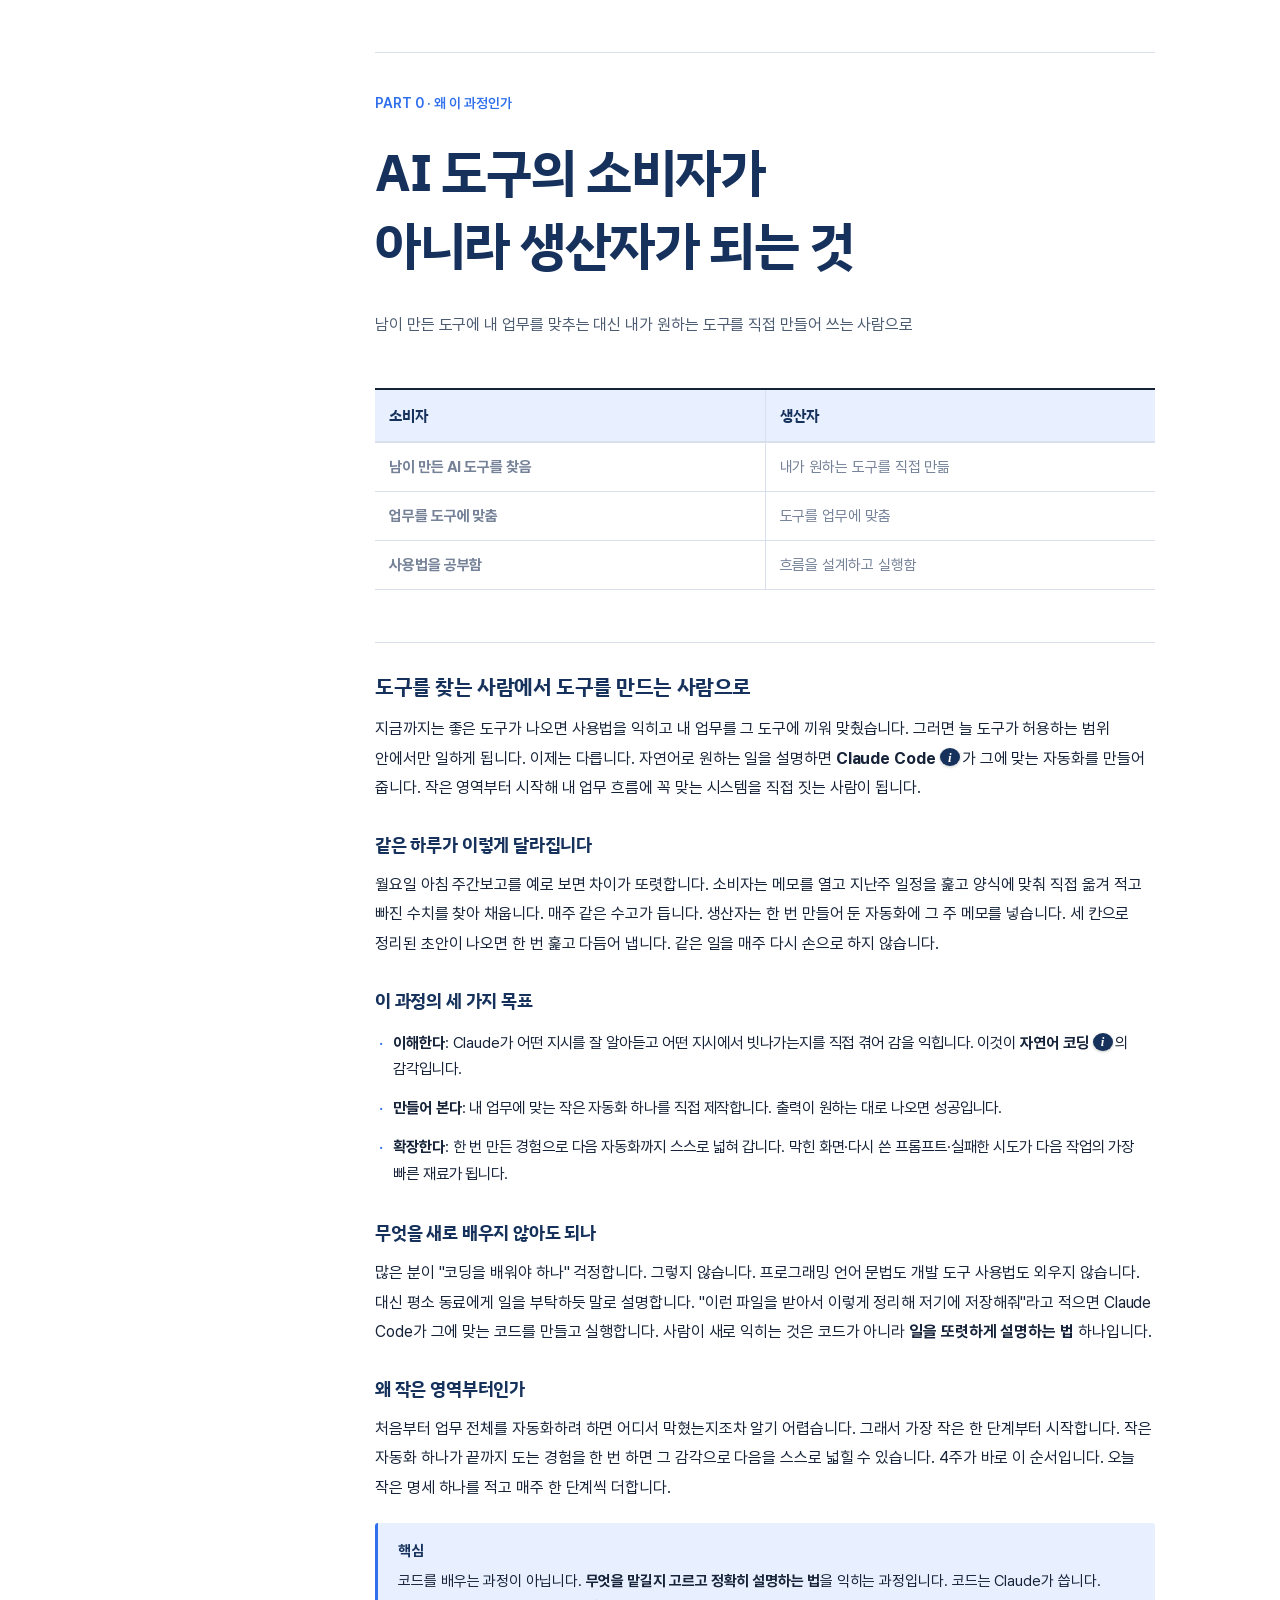
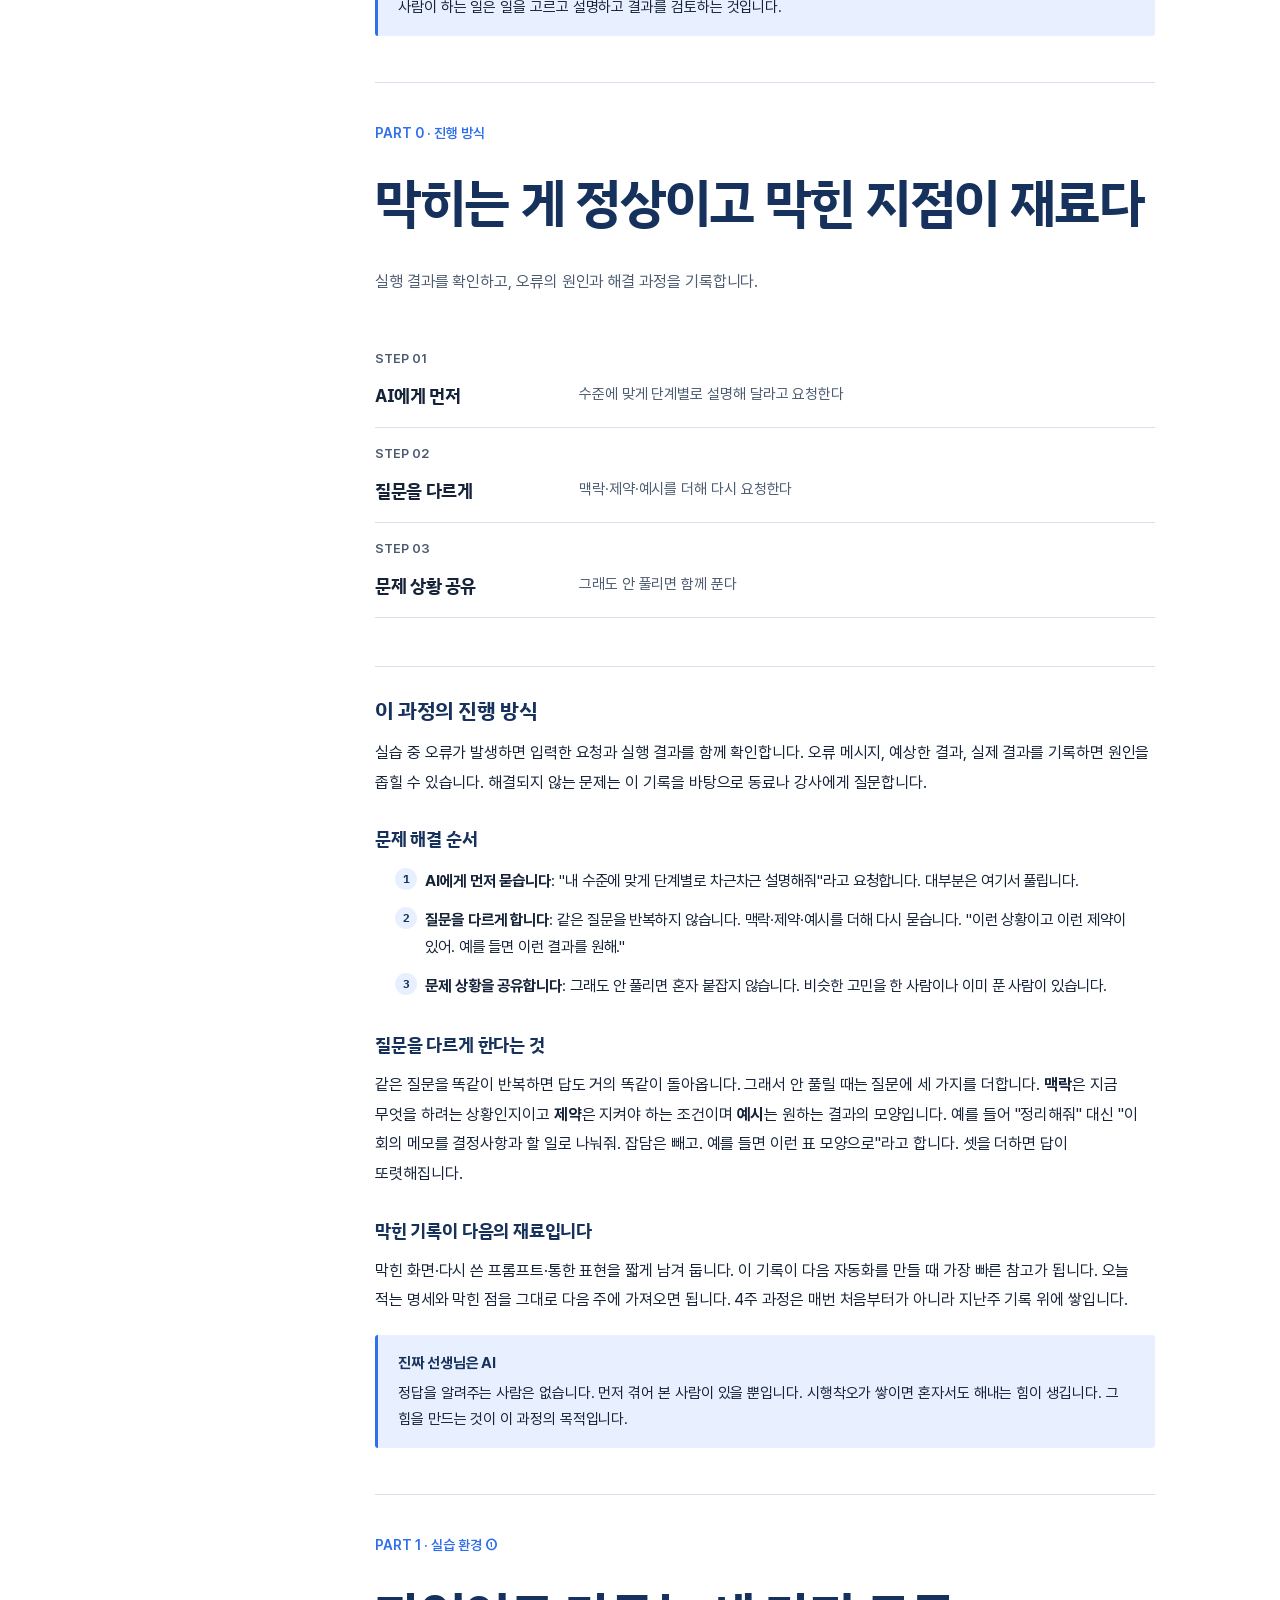
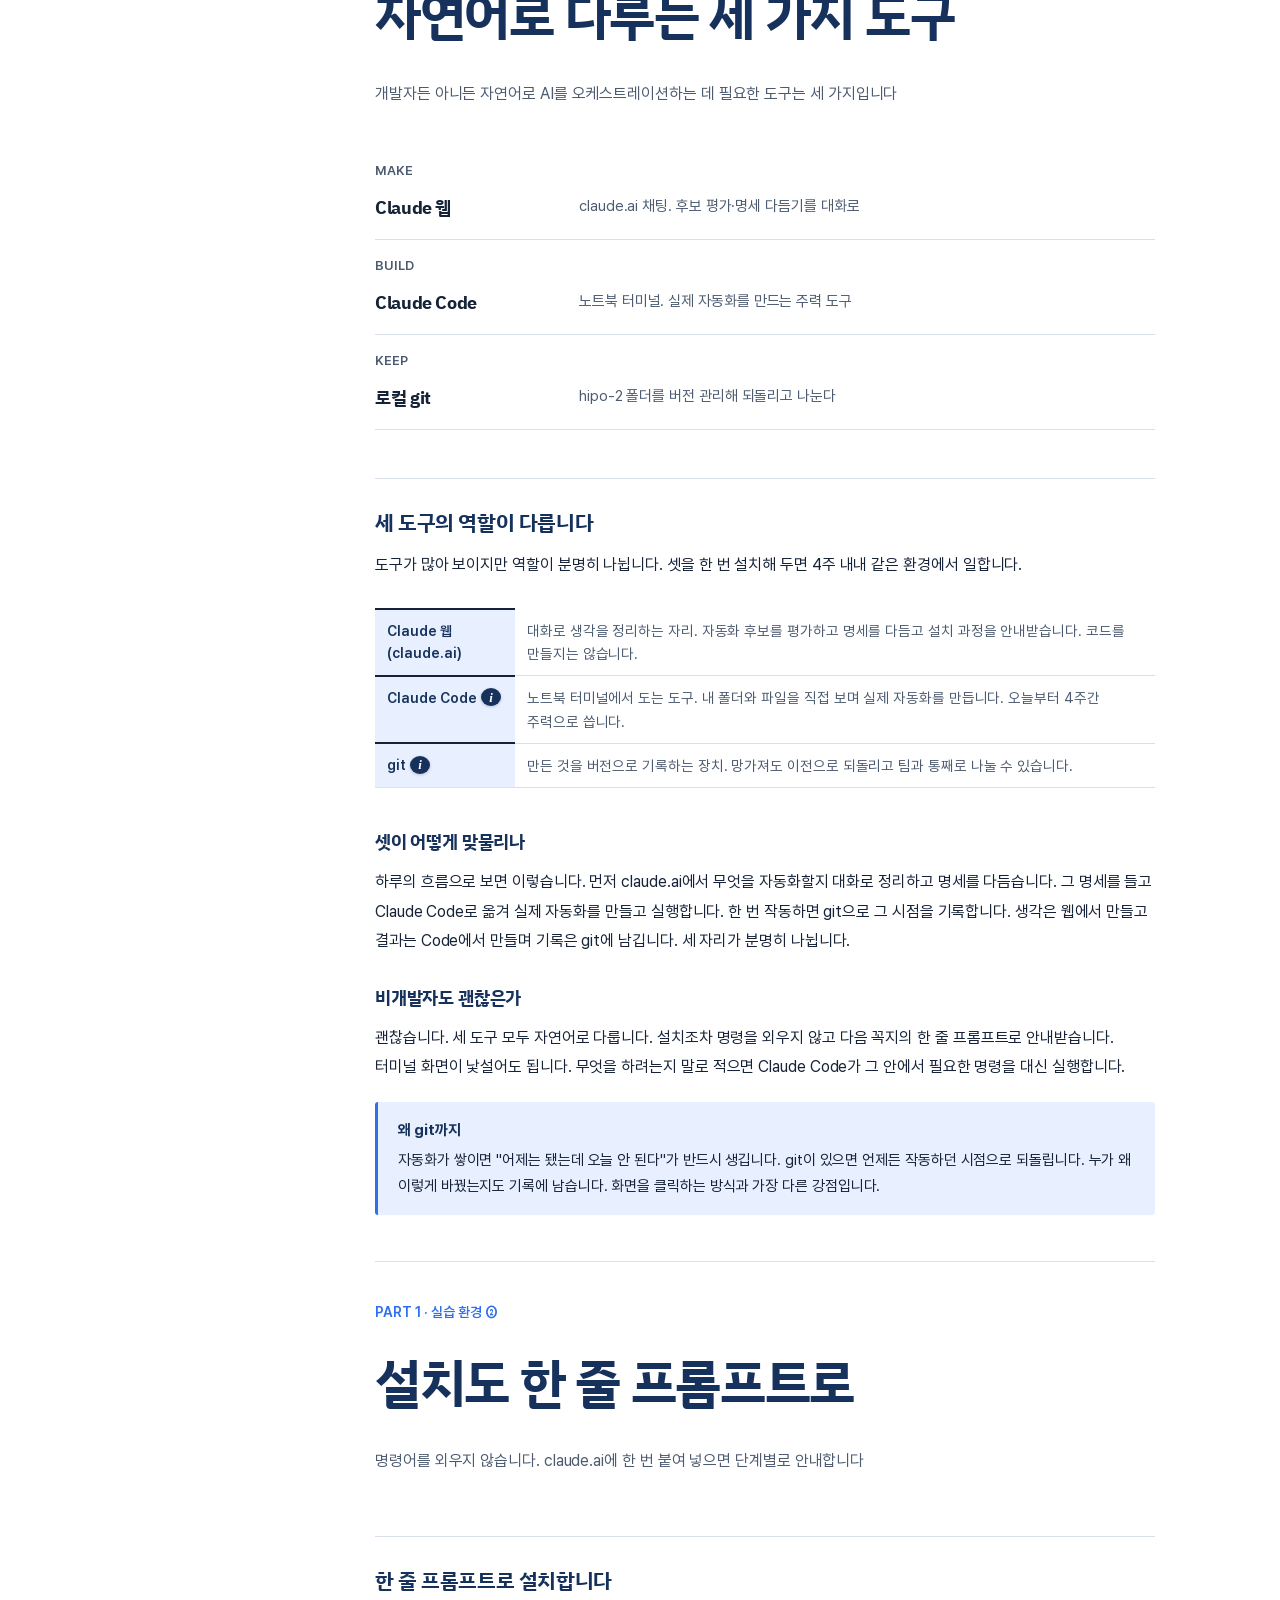
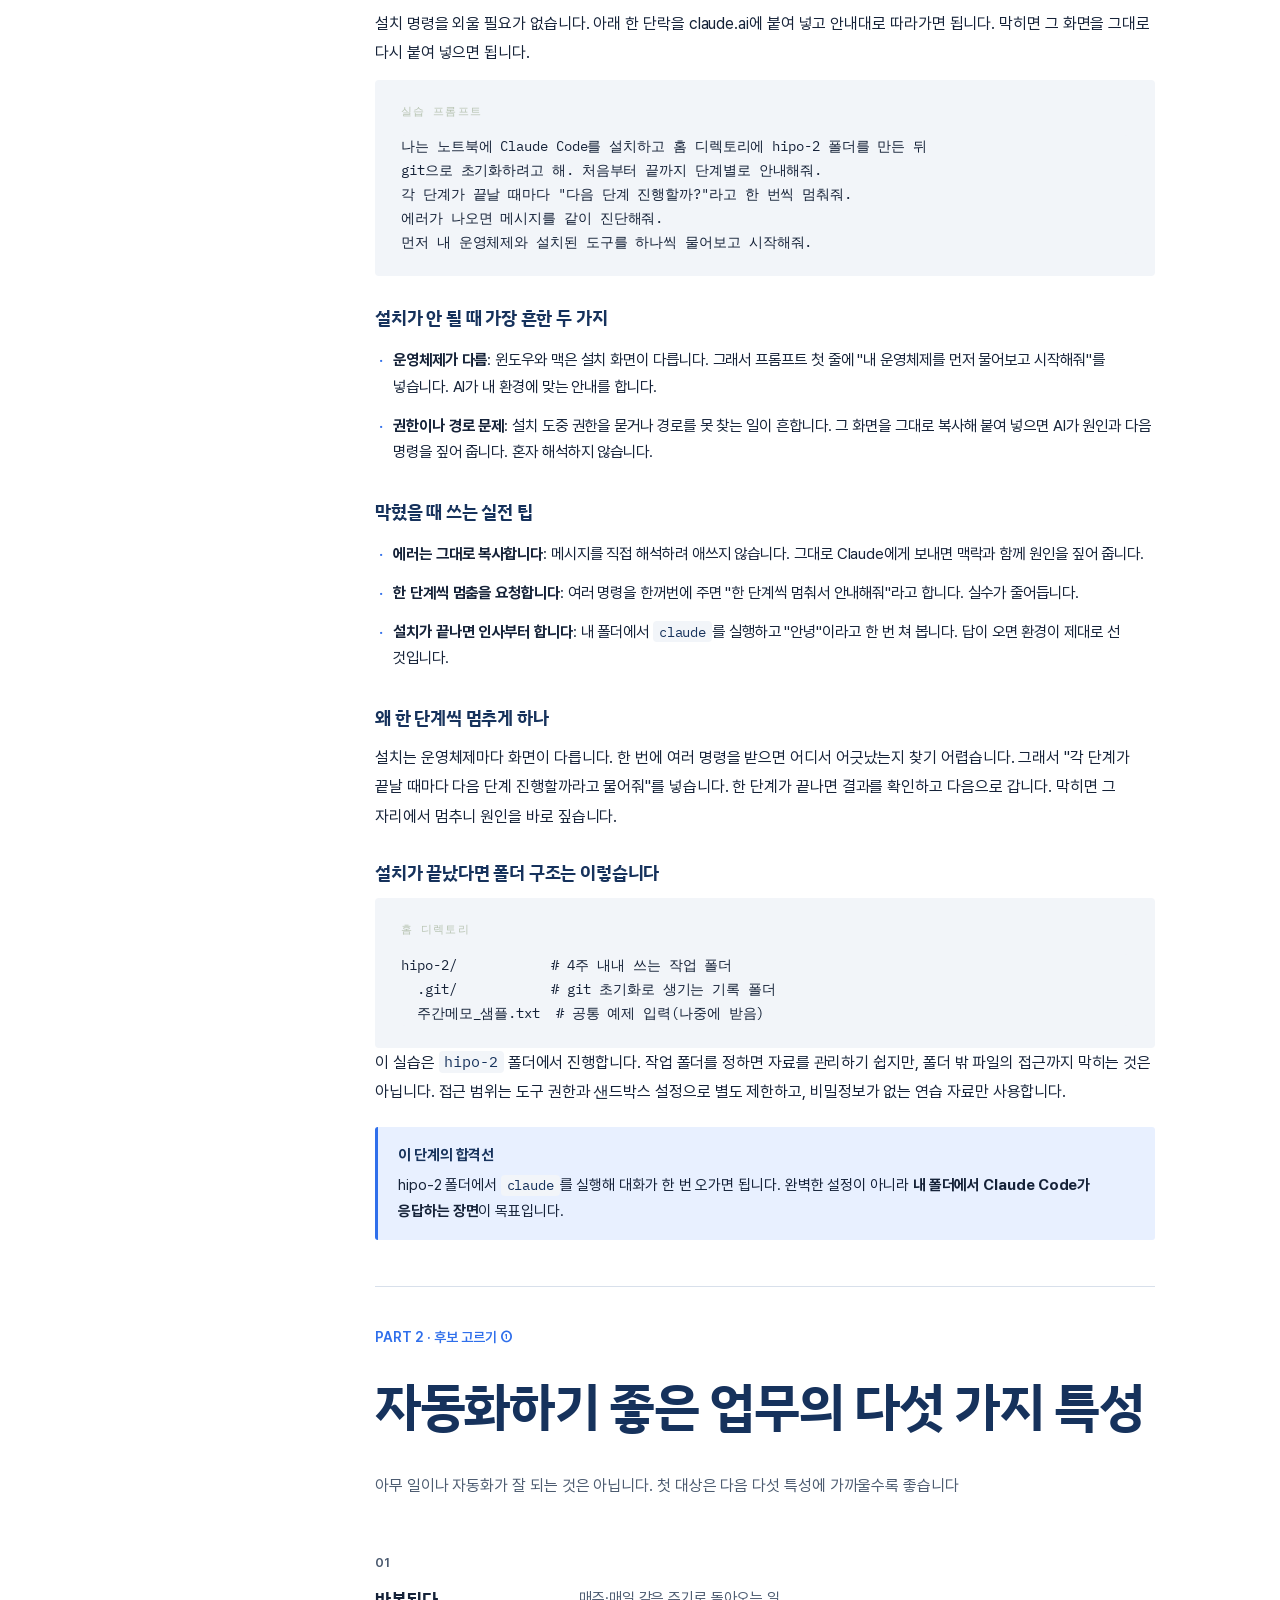
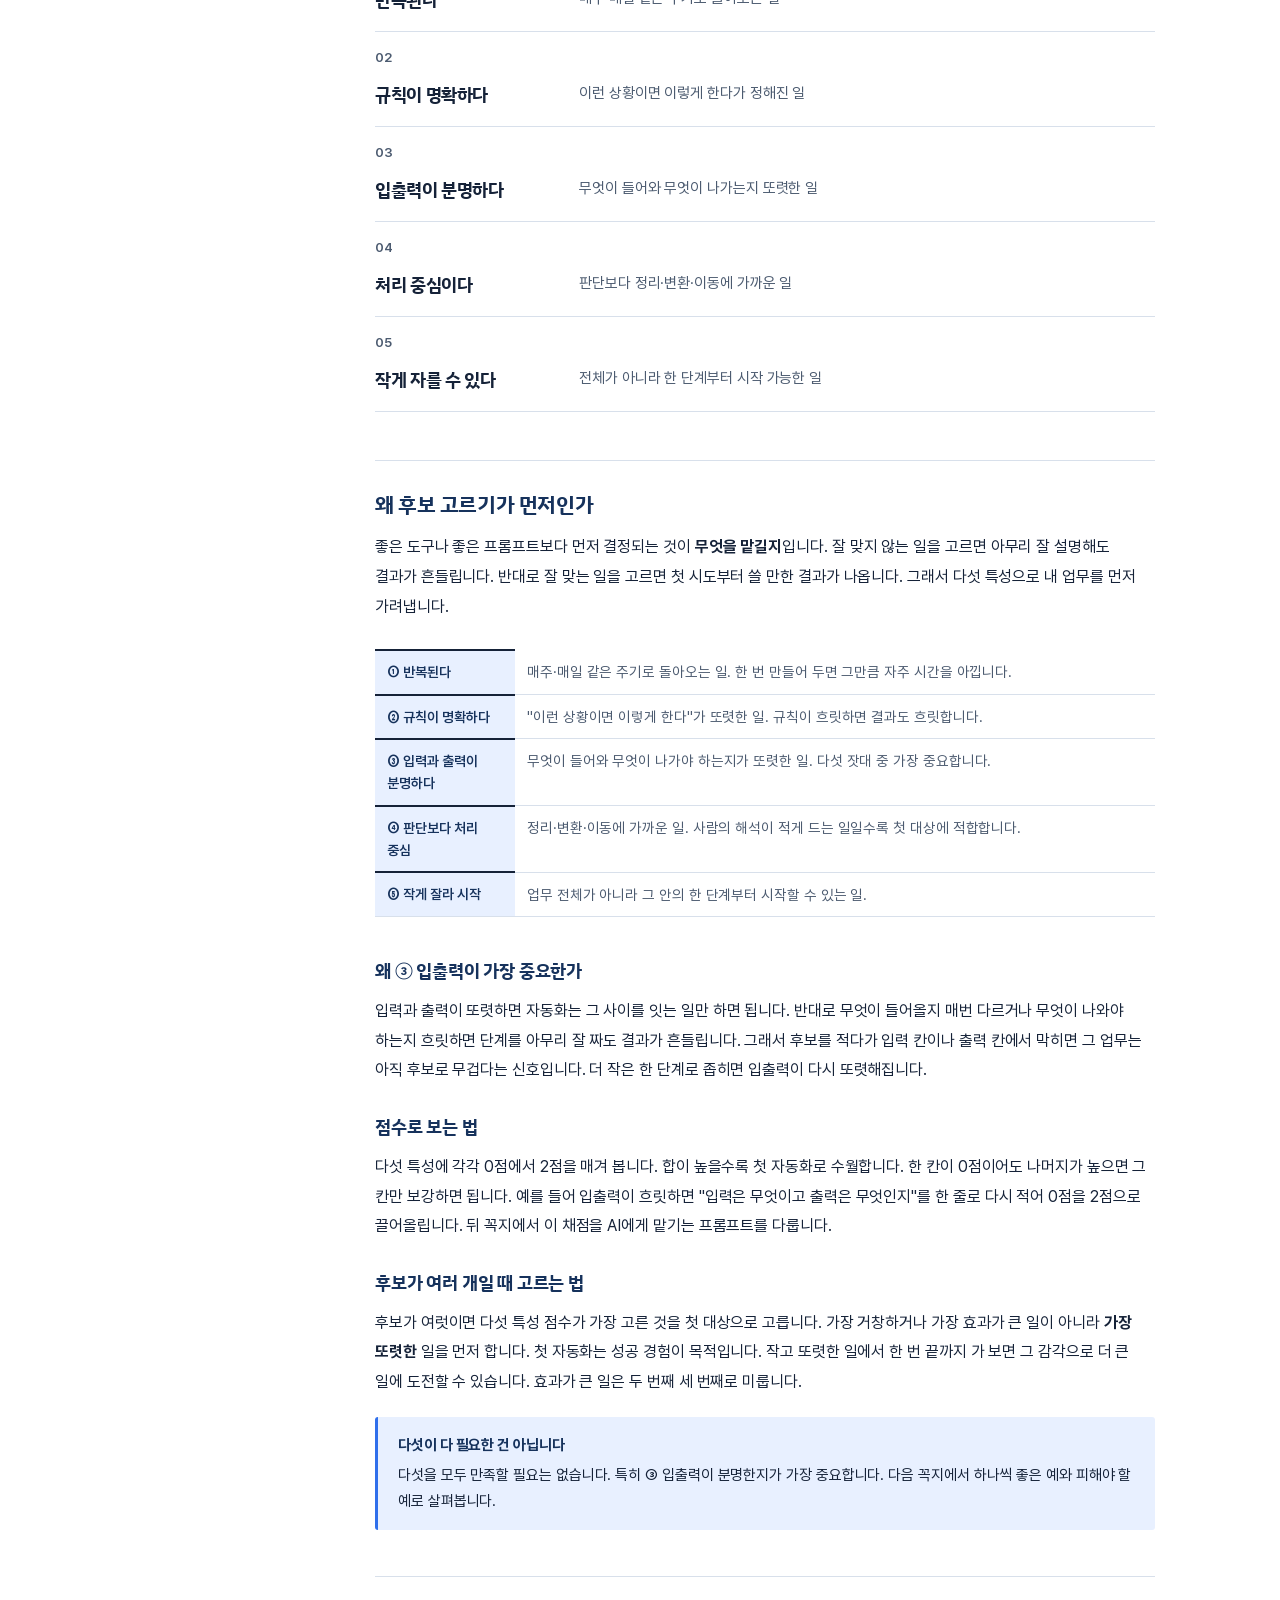
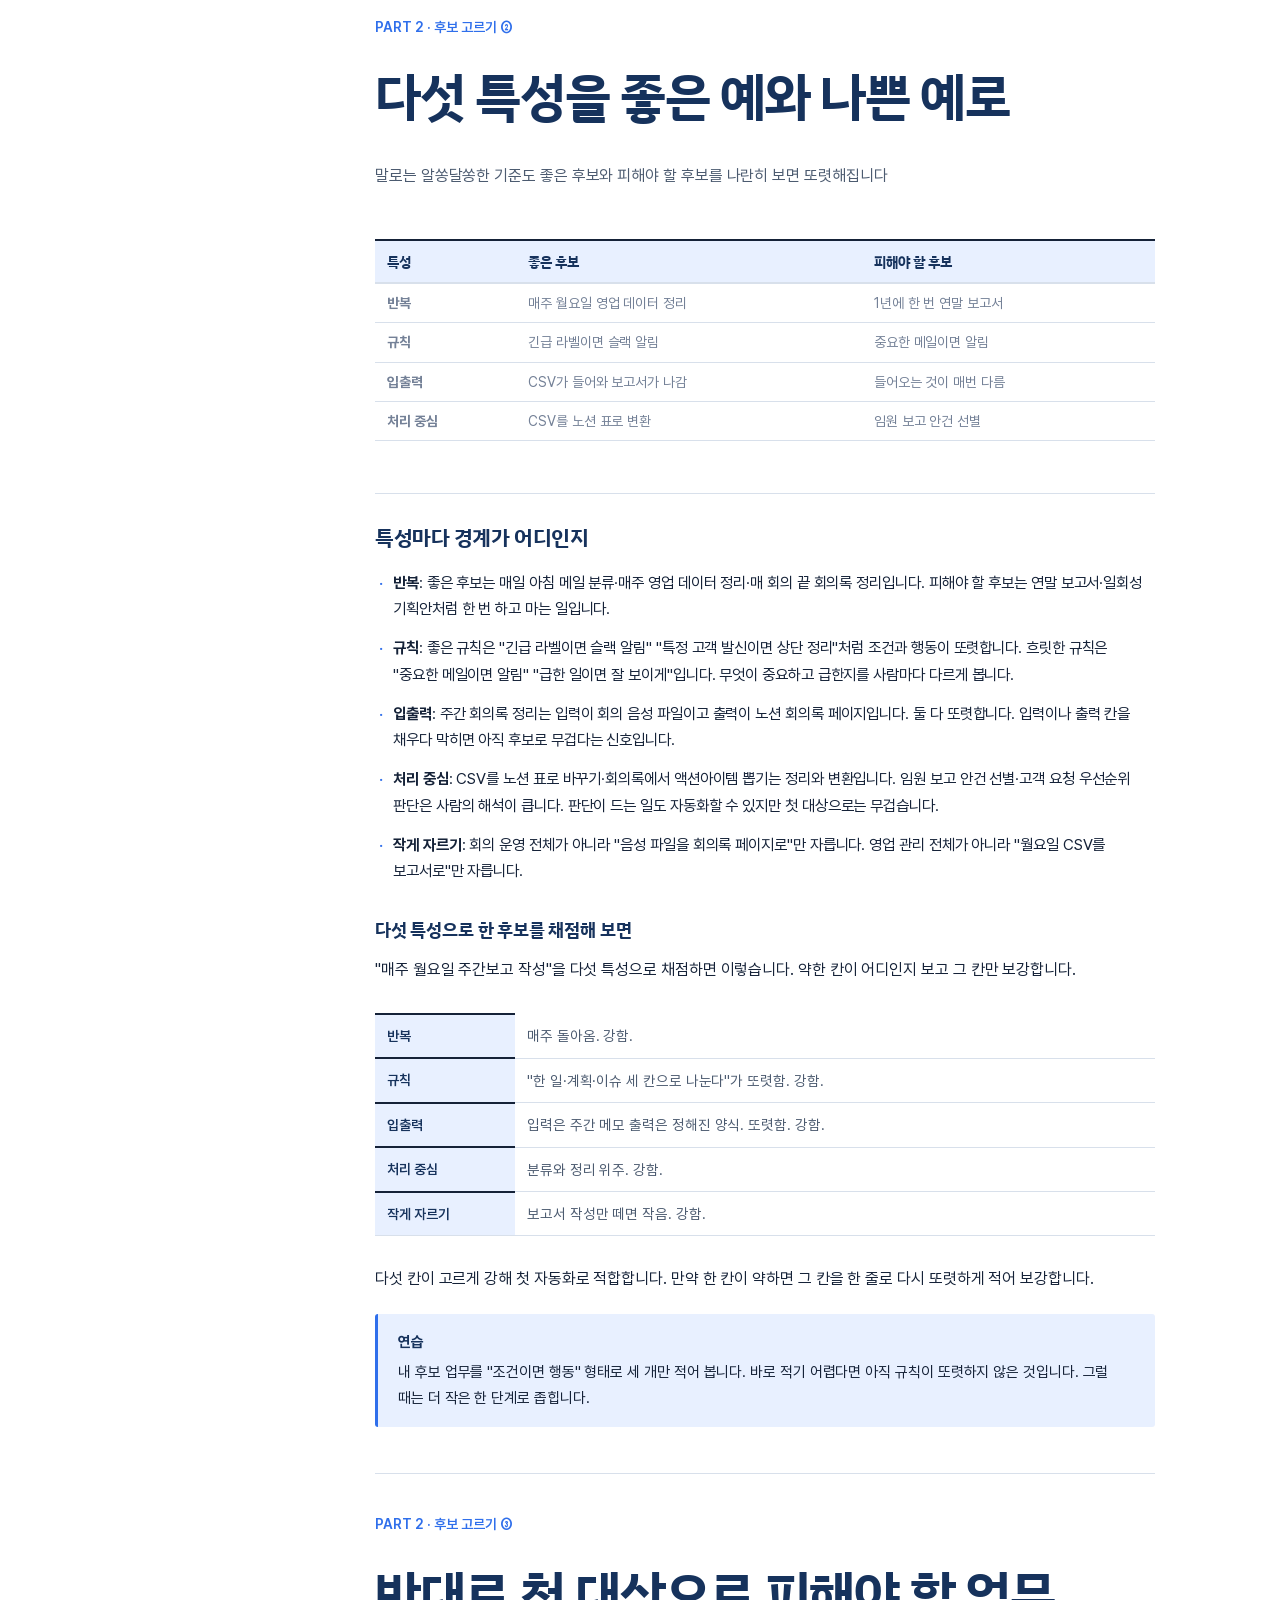
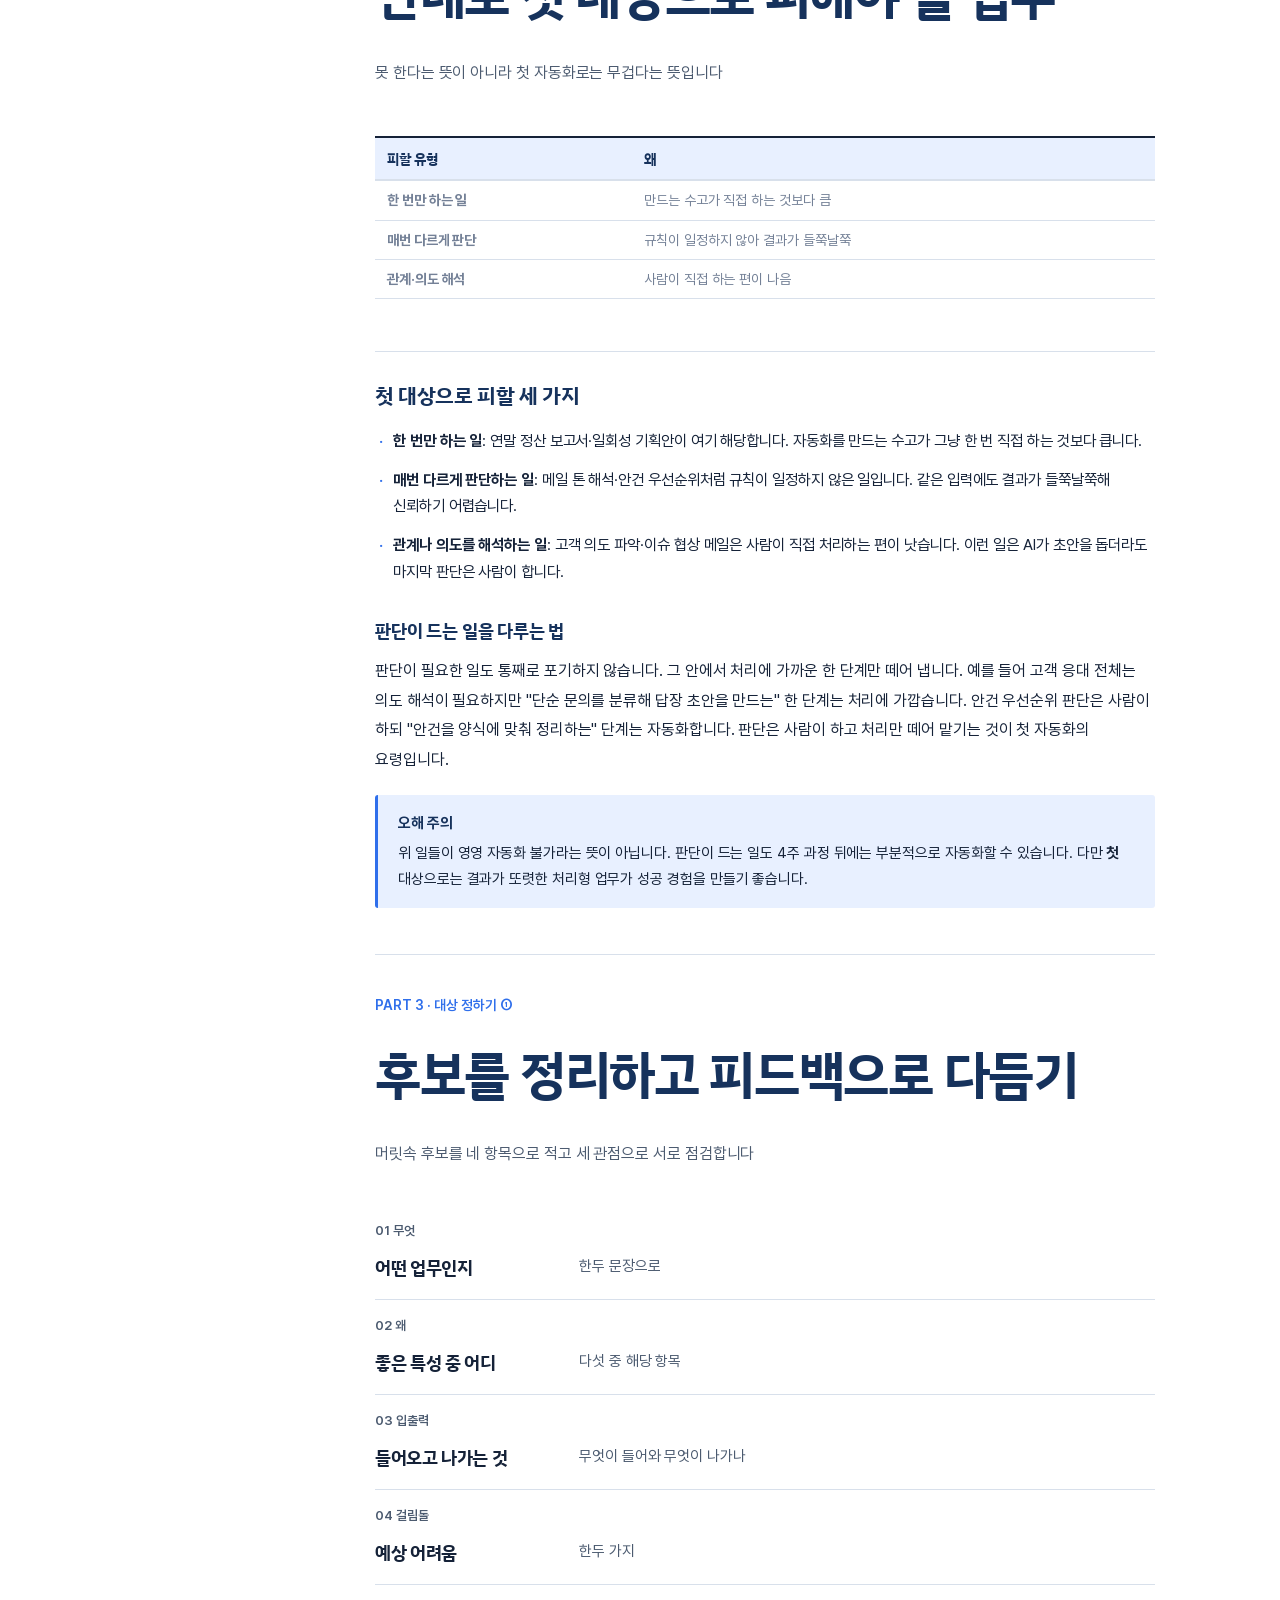
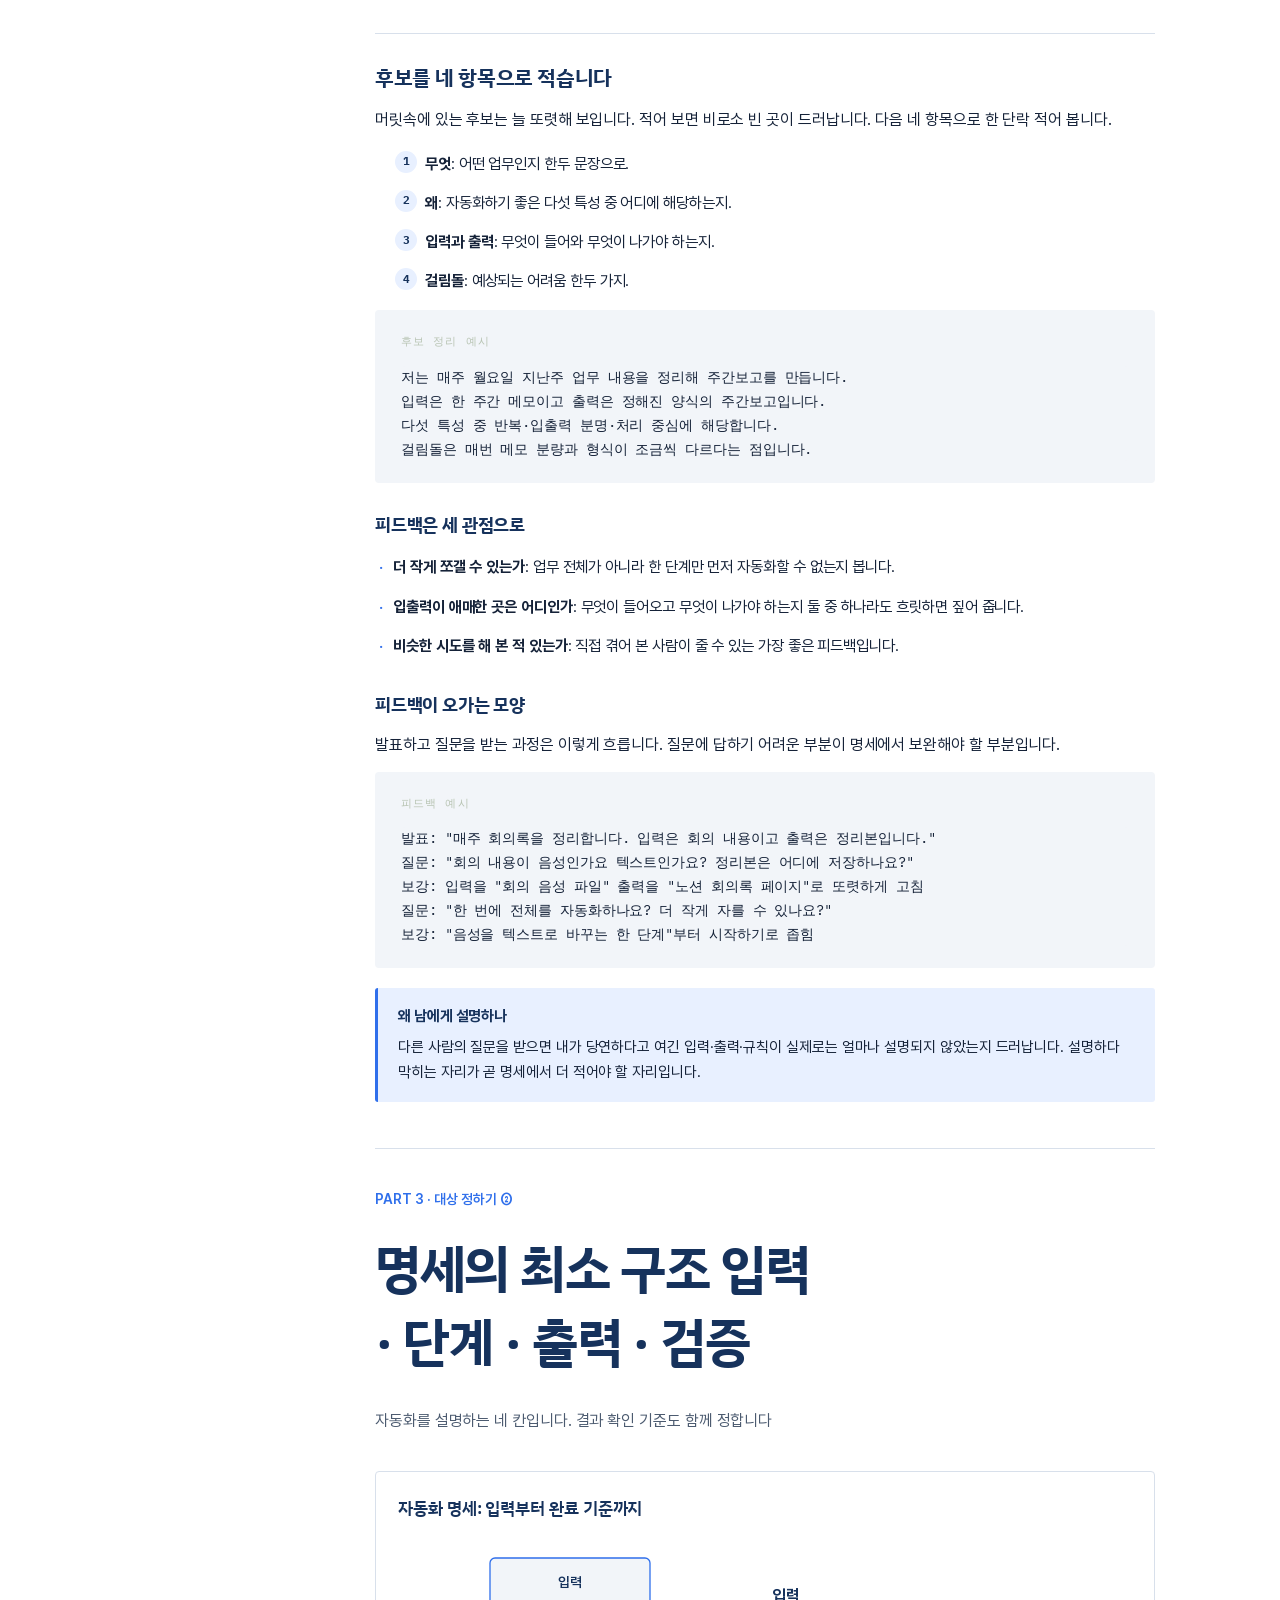
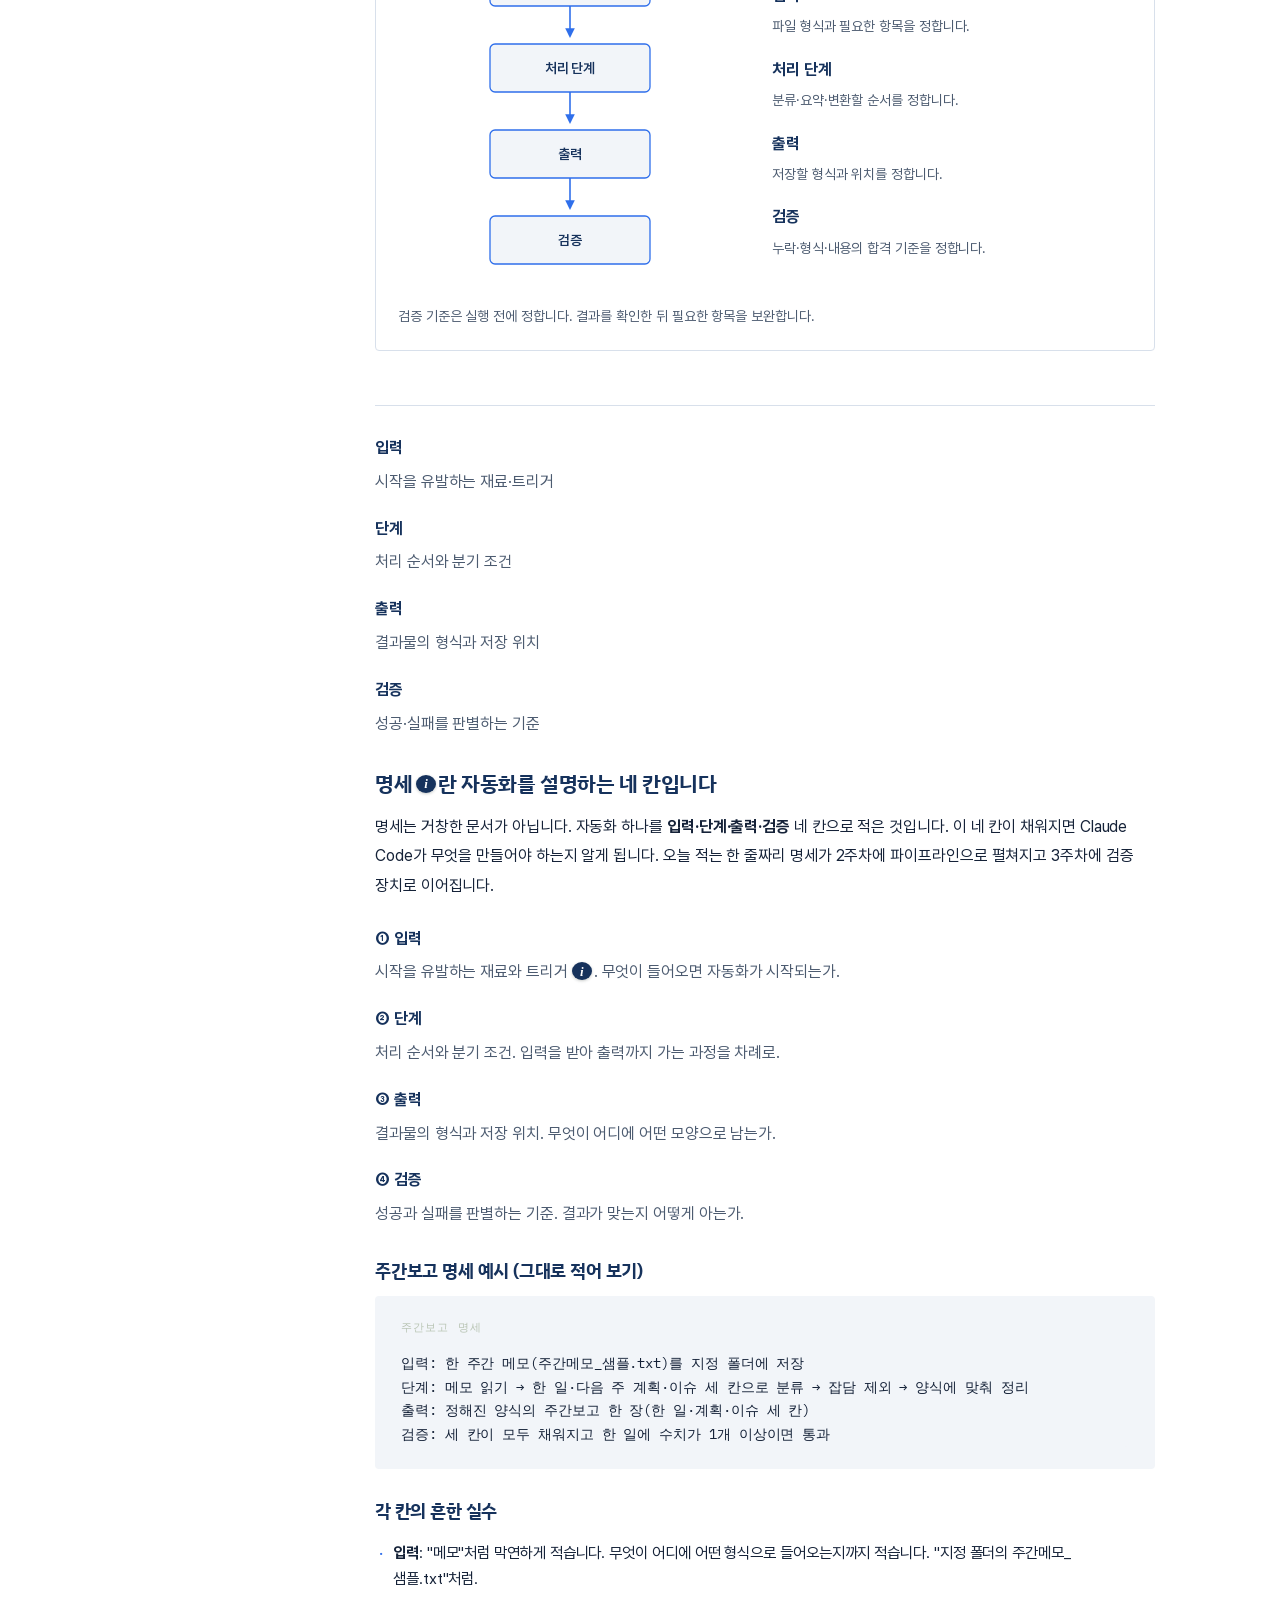
